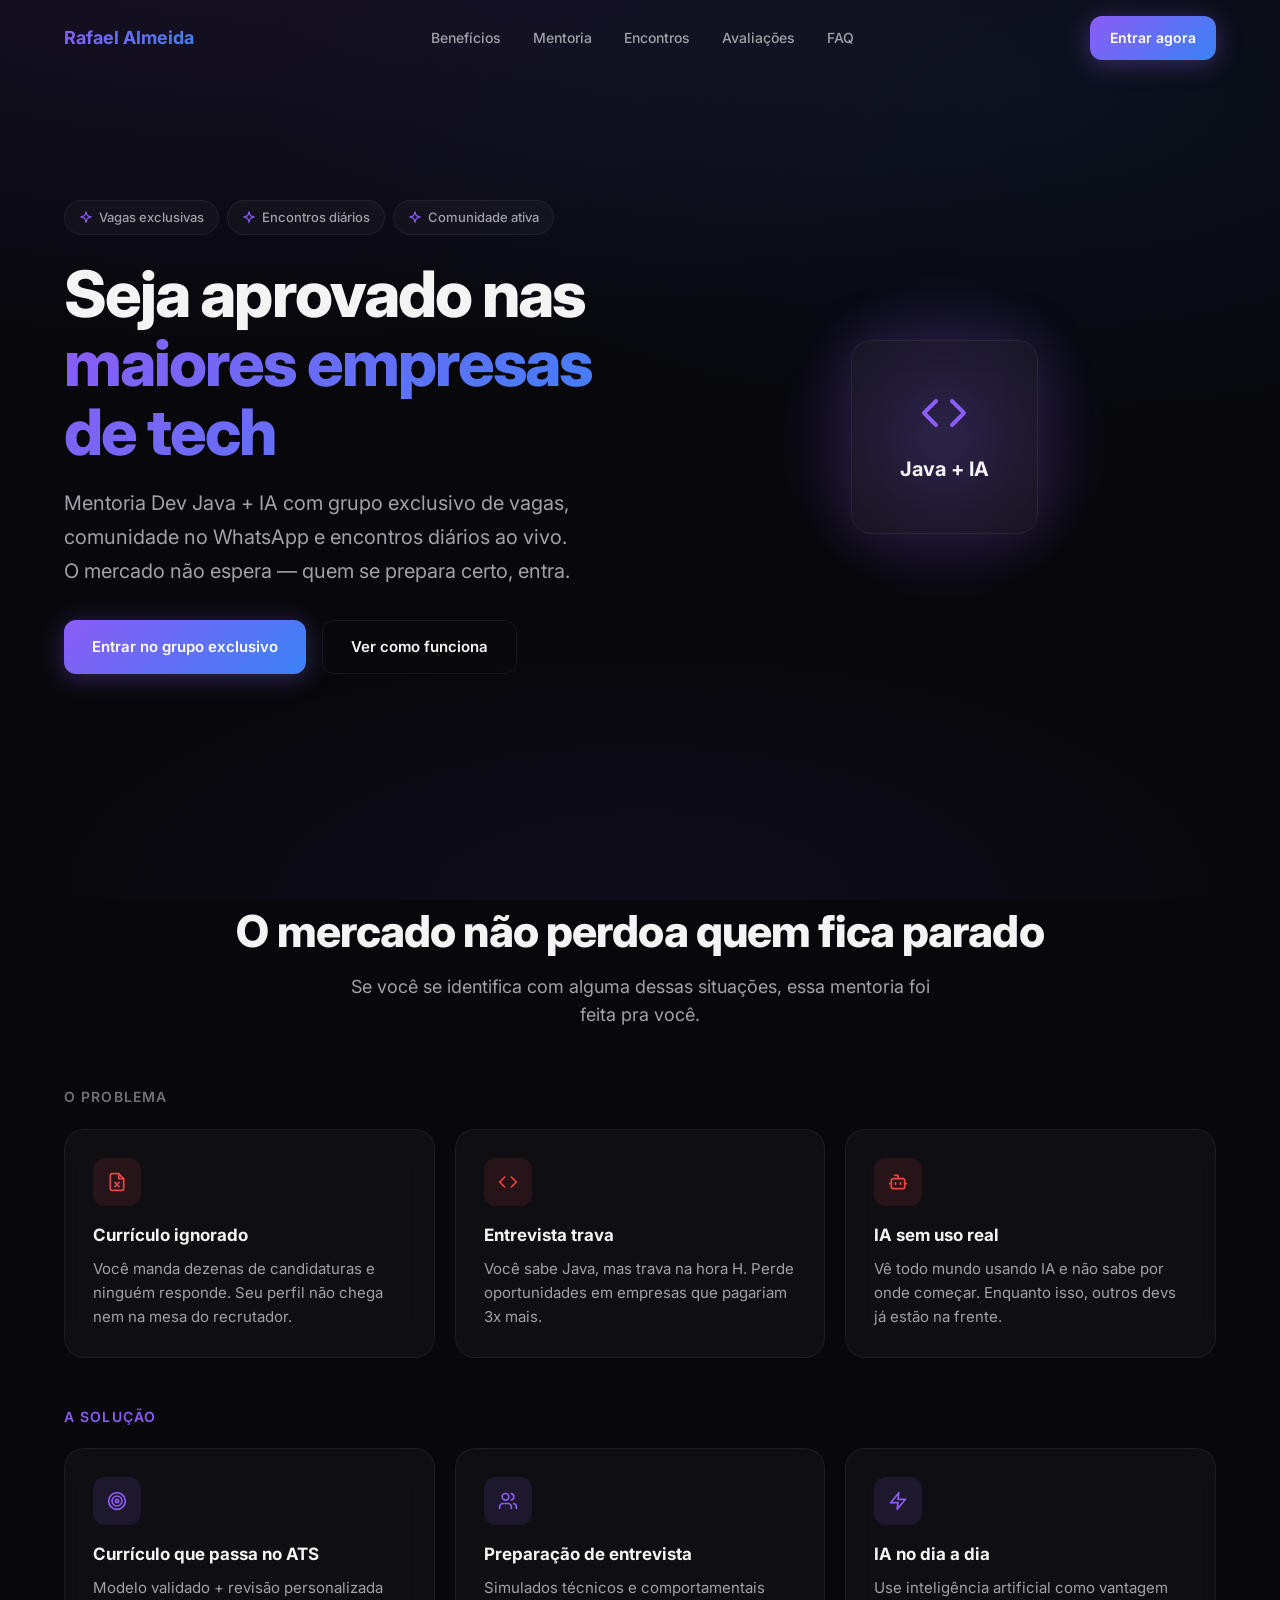
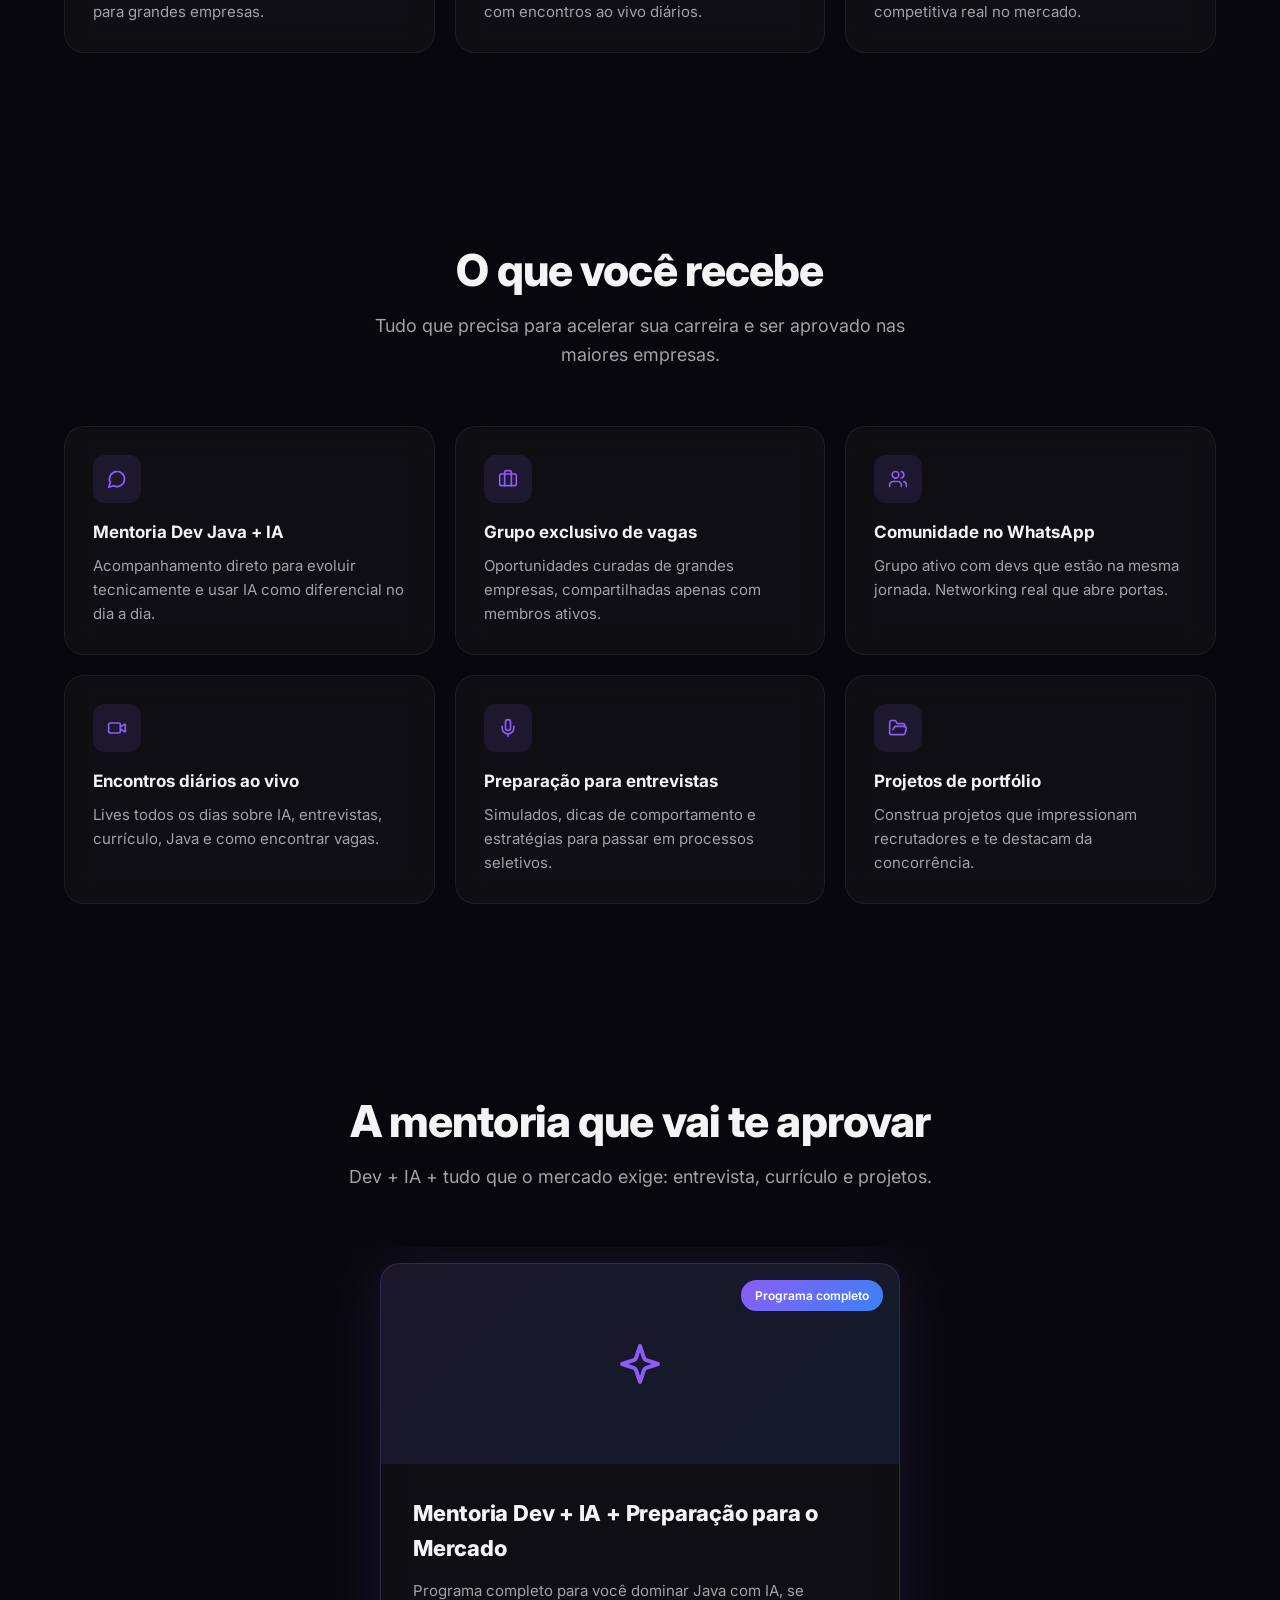
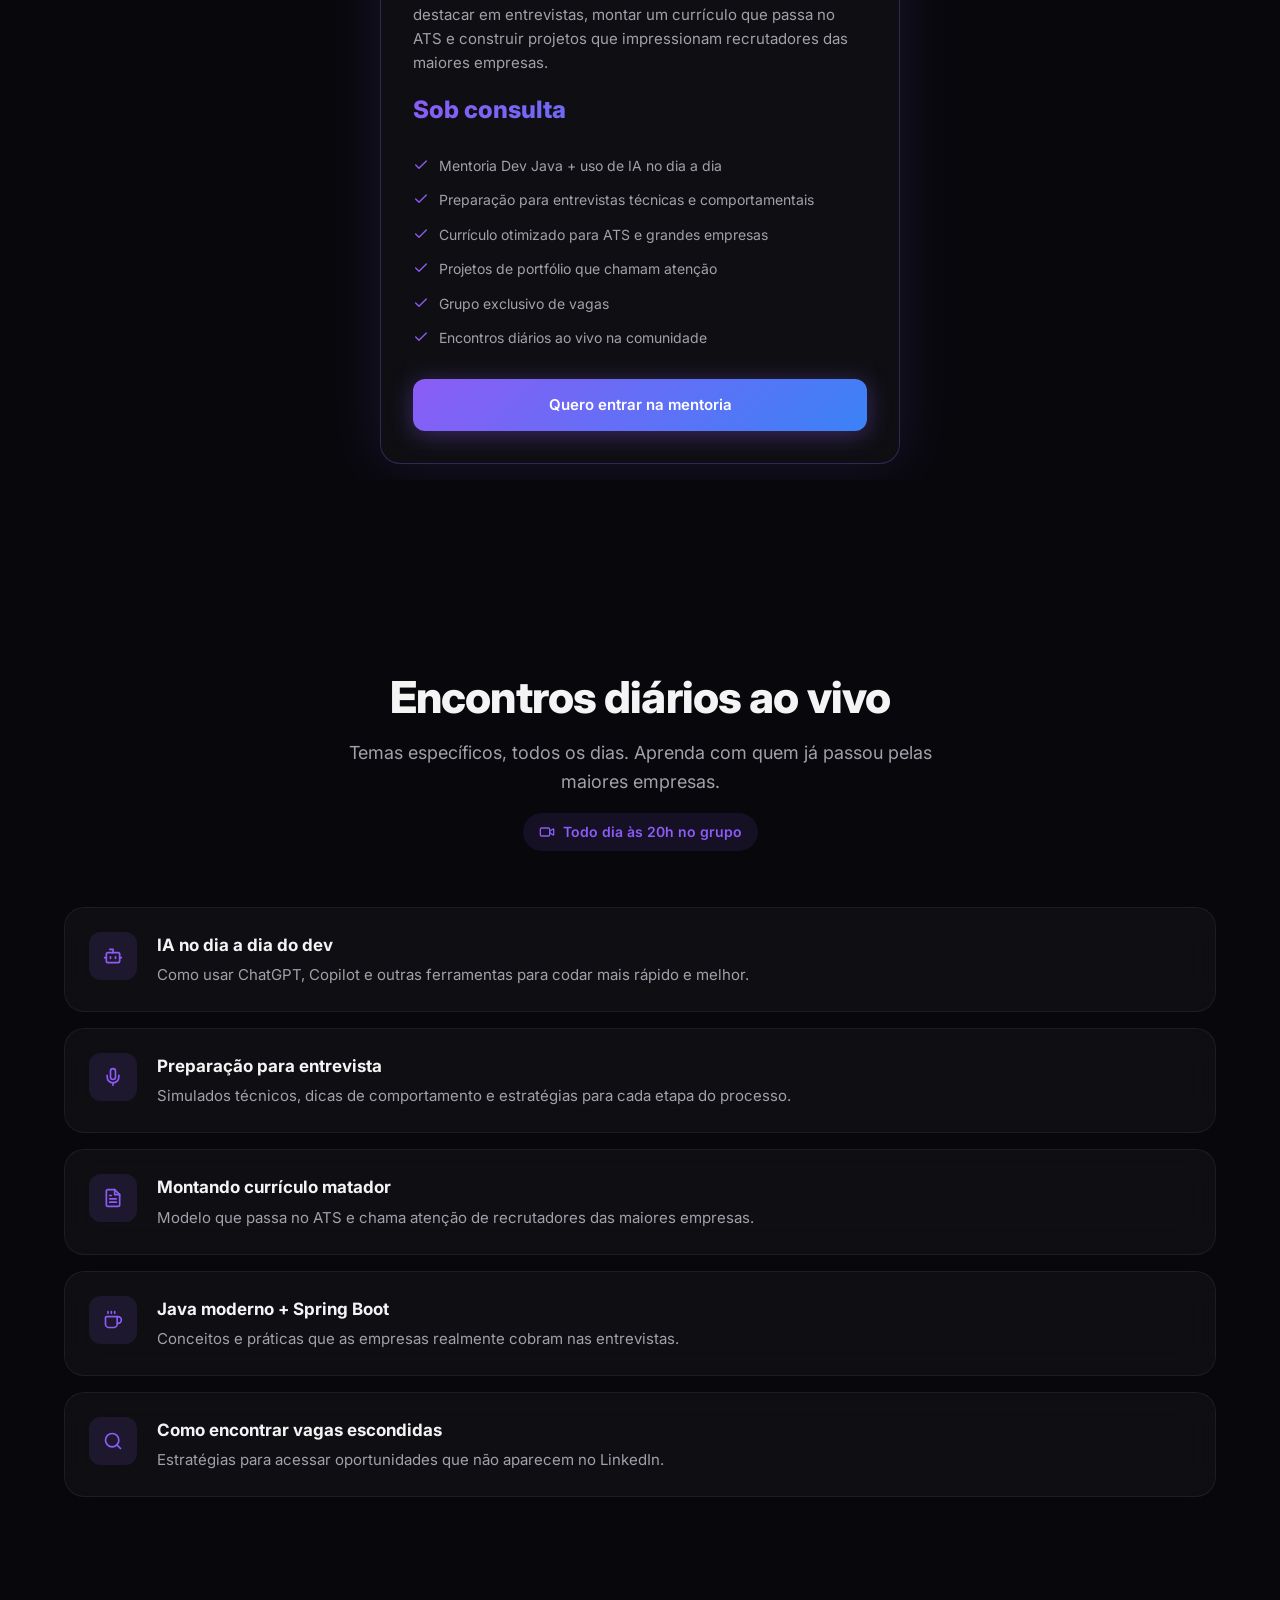
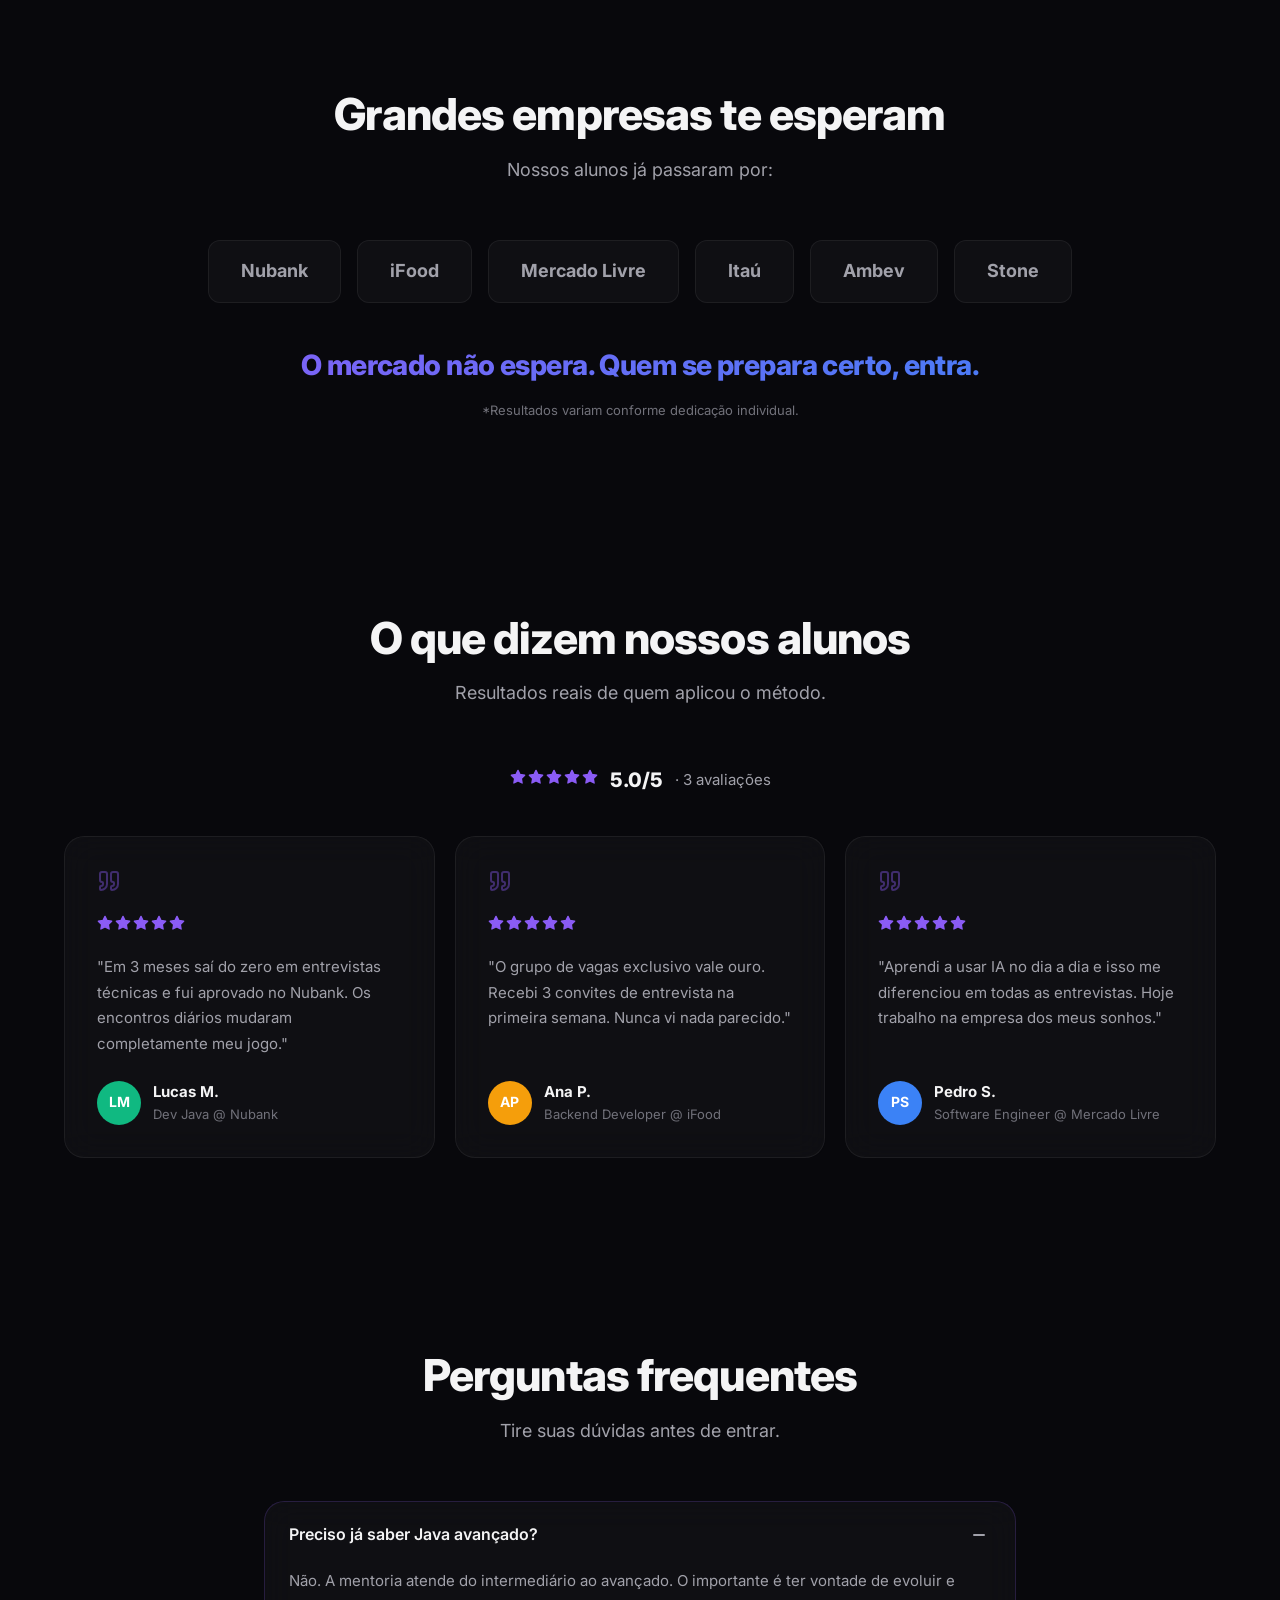
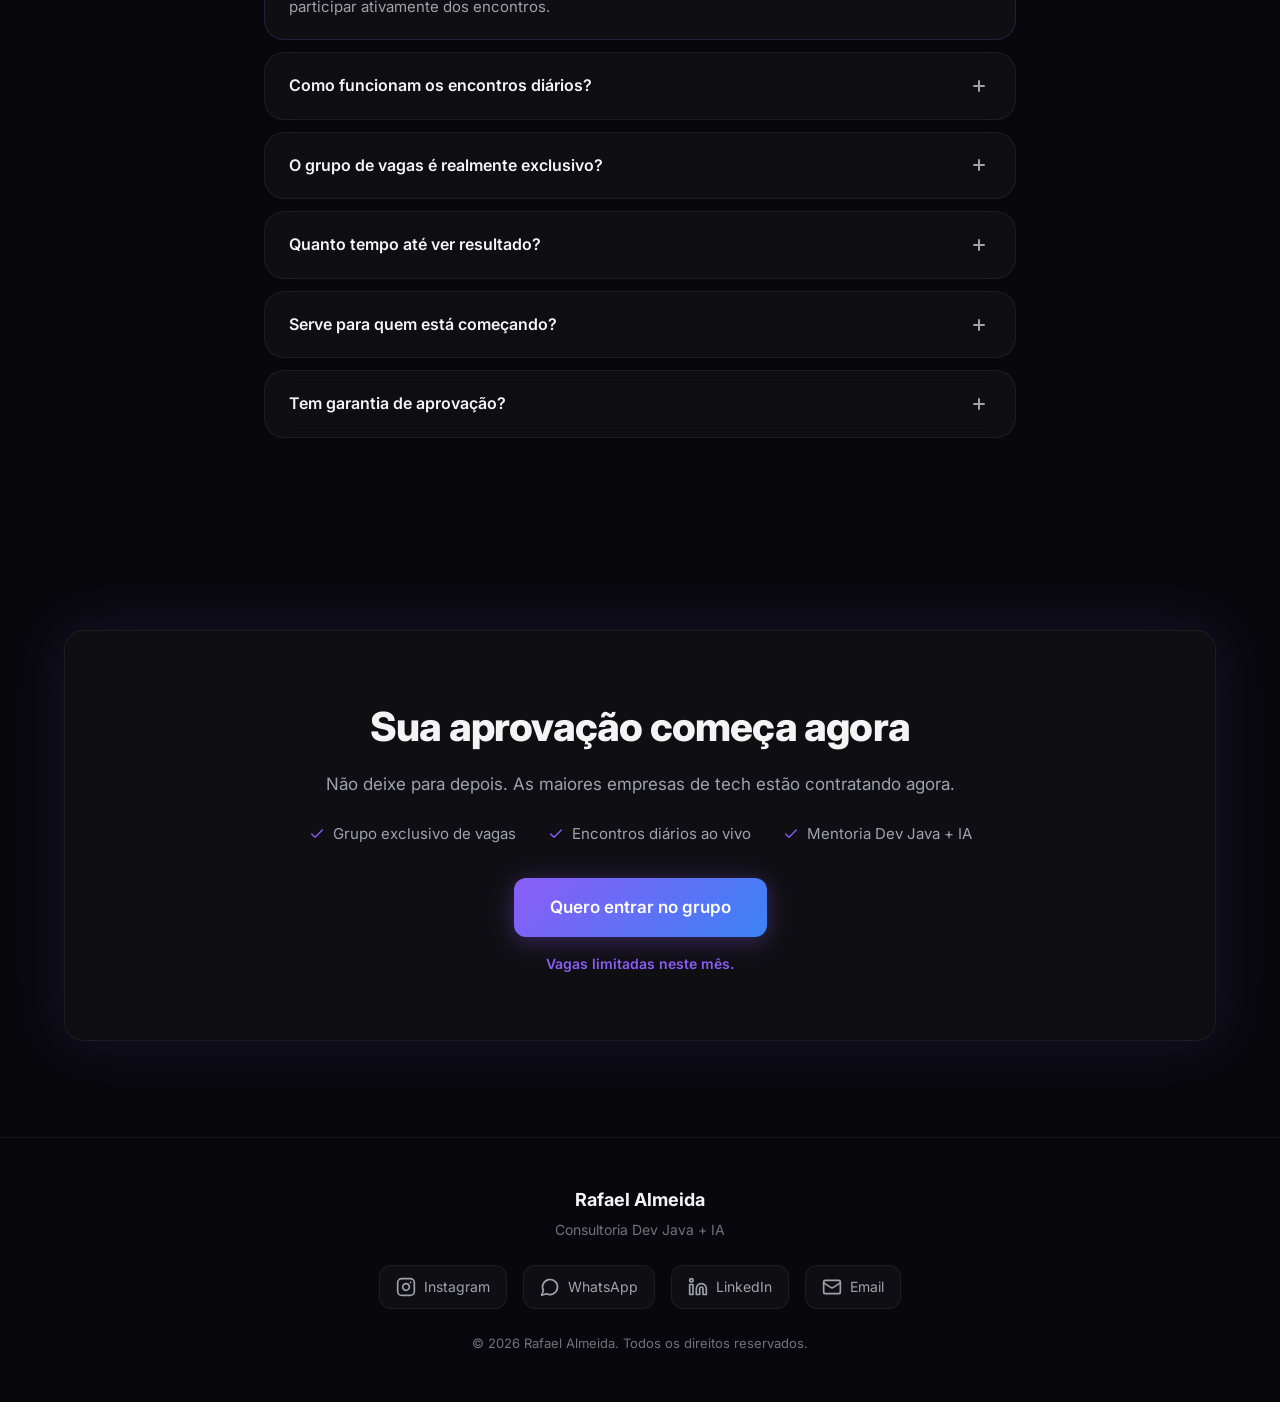
==== index.html @ ae2ce559 "Add static landing page for Java consulting mentorship. JSON-driven dark mode site with GitHub Pages" ====
<!DOCTYPE html>
<html lang="pt-BR">
<head>
  <meta charset="UTF-8">
  <meta name="viewport" content="width=device-width, initial-scale=1.0">
  <meta name="description" content="">
  <title>Loading...</title>
  <link rel="preconnect" href="https://fonts.googleapis.com">
  <link rel="preconnect" href="https://fonts.gstatic.com" crossorigin>
  <link href="https://fonts.googleapis.com/css2?family=Inter:wght@400;500;600;700;800&display=swap" rel="stylesheet">
  <link rel="stylesheet" href="assets/css/styles.css">
</head>
<body>
  <div id="app"></div>
  <script type="module" src="assets/js/main.js"></script>
</body>
</html>
---- assets/css/styles.css ----
/* ============================================
   Design System — Reflect Dark
   ============================================ */

:root {
  --accent-from: #8B5CF6;
  --accent-to: #3B82F6;
  --bg: #08080C;
  --bg-elevated: #0f0f14;
  --text-primary: #F4F4F5;
  --text-secondary: #A1A1AA;
  --text-muted: #71717A;
  --border: rgba(255, 255, 255, 0.06);
  --border-hover: rgba(255, 255, 255, 0.12);
  --glass-bg: rgba(255, 255, 255, 0.03);
  --glass-blur: 16px;
  --radius-sm: 8px;
  --radius-md: 12px;
  --radius-lg: 20px;
  --radius-xl: 28px;
  --shadow-glow: 0 0 60px rgba(139, 92, 246, 0.15);
  --transition: 0.25s cubic-bezier(0.4, 0, 0.2, 1);
  --container: 1200px;
  --font: "Inter", -apple-system, BlinkMacSystemFont, sans-serif;
}

*, *::before, *::after {
  box-sizing: border-box;
  margin: 0;
  padding: 0;
}

html {
  scroll-behavior: smooth;
}

body {
  font-family: var(--font);
  background: var(--bg);
  color: var(--text-primary);
  line-height: 1.6;
  -webkit-font-smoothing: antialiased;
  overflow-x: hidden;
}

body::before {
  content: "";
  position: fixed;
  inset: 0;
  background:
    radial-gradient(ellipse 80% 50% at 20% -10%, rgba(139, 92, 246, 0.12), transparent),
    radial-gradient(ellipse 60% 40% at 80% 10%, rgba(59, 130, 246, 0.08), transparent),
    radial-gradient(ellipse 50% 30% at 50% 100%, rgba(139, 92, 246, 0.06), transparent);
  pointer-events: none;
  z-index: 0;
}

#app {
  position: relative;
  z-index: 1;
}

img {
  max-width: 100%;
  height: auto;
  display: block;
}

a {
  color: inherit;
  text-decoration: none;
}

ul {
  list-style: none;
}

.icon {
  width: 1.25rem;
  height: 1.25rem;
  flex-shrink: 0;
}

/* ============================================
   Utilities
   ============================================ */

.container {
  width: 100%;
  max-width: var(--container);
  margin: 0 auto;
  padding: 0 1.5rem;
}

.container--narrow {
  max-width: 800px;
}

.gradient-text {
  background: linear-gradient(135deg, var(--accent-from), var(--accent-to));
  -webkit-background-clip: text;
  -webkit-text-fill-color: transparent;
  background-clip: text;
}

.glass {
  background: var(--glass-bg);
  backdrop-filter: blur(var(--glass-blur));
  -webkit-backdrop-filter: blur(var(--glass-blur));
  border: 1px solid var(--border);
  border-radius: var(--radius-lg);
}

.reveal {
  opacity: 0;
  transform: translateY(24px);
  transition: opacity 0.6s ease, transform 0.6s ease;
}

.reveal--visible {
  opacity: 1;
  transform: translateY(0);
}

/* ============================================
   Buttons
   ============================================ */

.btn {
  display: inline-flex;
  align-items: center;
  justify-content: center;
  gap: 0.5rem;
  padding: 0.875rem 1.75rem;
  font-family: var(--font);
  font-size: 0.9375rem;
  font-weight: 600;
  border-radius: var(--radius-md);
  border: none;
  cursor: pointer;
  transition: var(--transition);
  min-height: 44px;
  white-space: nowrap;
}

.btn--primary {
  background: linear-gradient(135deg, var(--accent-from), var(--accent-to));
  color: white;
  box-shadow: 0 4px 24px rgba(139, 92, 246, 0.35);
}

.btn--primary:hover {
  transform: translateY(-2px);
  box-shadow: 0 8px 32px rgba(139, 92, 246, 0.5);
}

.btn--ghost {
  background: transparent;
  color: var(--text-primary);
  border: 1px solid var(--border);
}

.btn--ghost:hover {
  border-color: var(--border-hover);
  background: var(--glass-bg);
}

.btn--sm {
  padding: 0.625rem 1.25rem;
  font-size: 0.875rem;
}

.btn--lg {
  padding: 1rem 2.25rem;
  font-size: 1.0625rem;
}

.btn--full {
  width: 100%;
}

.badge {
  display: inline-flex;
  align-items: center;
  gap: 0.375rem;
  padding: 0.375rem 0.875rem;
  font-size: 0.8125rem;
  font-weight: 500;
  color: var(--text-secondary);
  background: var(--glass-bg);
  border: 1px solid var(--border);
  border-radius: 999px;
}

.badge__icon {
  width: 0.875rem;
  height: 0.875rem;
  color: var(--accent-from);
}

/* ============================================
   Navigation
   ============================================ */

.nav {
  position: fixed;
  top: 0;
  left: 0;
  right: 0;
  z-index: 100;
  padding: 1rem 0;
  transition: var(--transition);
}

.nav--scrolled {
  background: rgba(8, 8, 12, 0.85);
  backdrop-filter: blur(20px);
  -webkit-backdrop-filter: blur(20px);
  border-bottom: 1px solid var(--border);
  padding: 0.75rem 0;
}

.nav__inner {
  display: flex;
  align-items: center;
  justify-content: space-between;
  gap: 1rem;
}

.nav__brand {
  font-weight: 700;
  font-size: 1.125rem;
  z-index: 101;
}

.nav__logo-text {
  background: linear-gradient(135deg, var(--accent-from), var(--accent-to));
  -webkit-background-clip: text;
  -webkit-text-fill-color: transparent;
  background-clip: text;
}

.nav__logo-img {
  height: 32px;
  width: auto;
}

.nav__menu {
  display: flex;
  align-items: center;
  gap: 2rem;
}

.nav__link {
  font-size: 0.875rem;
  font-weight: 500;
  color: var(--text-secondary);
  transition: color var(--transition);
}

.nav__link:hover {
  color: var(--text-primary);
}

.nav__actions {
  display: flex;
  align-items: center;
  gap: 0.75rem;
}

.nav__cta {
  display: none;
}

.nav__toggle {
  display: none;
  background: none;
  border: none;
  color: var(--text-primary);
  cursor: pointer;
  padding: 0.5rem;
  z-index: 101;
}

/* ============================================
   Sections
   ============================================ */

.section {
  padding: 6rem 0;
}

.section__header {
  text-align: center;
  margin-bottom: 3.5rem;
}

.section__title {
  font-size: clamp(1.75rem, 4vw, 2.75rem);
  font-weight: 800;
  letter-spacing: -0.02em;
  line-height: 1.15;
  margin-bottom: 1rem;
}

.section__subtitle {
  font-size: clamp(1rem, 2vw, 1.125rem);
  color: var(--text-secondary);
  max-width: 600px;
  margin: 0 auto;
}

/* ============================================
   Hero
   ============================================ */

.hero {
  padding-top: 8rem;
  padding-bottom: 4rem;
  min-height: 90vh;
  display: flex;
  align-items: center;
}

.hero__grid {
  display: grid;
  grid-template-columns: 1fr 1fr;
  gap: 4rem;
  align-items: center;
}

.hero__badges {
  display: flex;
  flex-wrap: wrap;
  gap: 0.5rem;
  margin-bottom: 1.5rem;
}

.hero__title {
  font-size: clamp(2.5rem, 6vw, 4rem);
  font-weight: 800;
  letter-spacing: -0.03em;
  line-height: 1.08;
  margin-bottom: 1.25rem;
}

.hero__title .gradient-text {
  display: block;
}

.hero__subtitle {
  font-size: clamp(1rem, 2vw, 1.25rem);
  color: var(--text-secondary);
  margin-bottom: 2rem;
  max-width: 520px;
  line-height: 1.7;
}

.hero__actions {
  display: flex;
  flex-wrap: wrap;
  gap: 1rem;
}

.hero__visual {
  display: flex;
  justify-content: center;
  align-items: center;
}

.hero__visual-placeholder {
  position: relative;
  width: 100%;
  max-width: 420px;
  aspect-ratio: 1;
  display: flex;
  align-items: center;
  justify-content: center;
}

.hero__glow {
  position: absolute;
  inset: 10%;
  background: radial-gradient(circle, rgba(139, 92, 246, 0.25), transparent 70%);
  border-radius: 50%;
  animation: pulse 4s ease-in-out infinite;
}

.hero__card-preview {
  position: relative;
  padding: 3rem;
  display: flex;
  flex-direction: column;
  align-items: center;
  gap: 1rem;
  font-size: 1.25rem;
  font-weight: 700;
  box-shadow: var(--shadow-glow);
}

.hero__preview-icon {
  width: 3rem;
  height: 3rem;
  color: var(--accent-from);
}

.hero__image {
  border-radius: var(--radius-xl);
  box-shadow: var(--shadow-glow);
}

@keyframes pulse {
  0%, 100% { opacity: 0.6; transform: scale(1); }
  50% { opacity: 1; transform: scale(1.05); }
}

/* ============================================
   Problem / Solution
   ============================================ */

.problem__grid {
  display: flex;
  flex-direction: column;
  gap: 3rem;
}

.problem__label {
  font-size: 0.875rem;
  font-weight: 600;
  text-transform: uppercase;
  letter-spacing: 0.08em;
  color: var(--text-muted);
  margin-bottom: 1.25rem;
}

.problem__label--accent {
  color: var(--accent-from);
}

.cards-grid {
  display: grid;
  gap: 1.25rem;
}

.cards-grid--3 {
  grid-template-columns: repeat(3, 1fr);
}

.card {
  padding: 1.75rem;
  transition: var(--transition);
}

.card:hover {
  border-color: var(--border-hover);
  transform: translateY(-4px);
}

.card__icon {
  width: 48px;
  height: 48px;
  display: flex;
  align-items: center;
  justify-content: center;
  border-radius: var(--radius-md);
  margin-bottom: 1rem;
}

.card__icon--danger {
  background: rgba(239, 68, 68, 0.1);
  color: #EF4444;
}

.card__icon--accent {
  background: rgba(139, 92, 246, 0.12);
  color: var(--accent-from);
}

.card__title {
  font-size: 1.0625rem;
  font-weight: 700;
  margin-bottom: 0.5rem;
}

.card__text {
  font-size: 0.9375rem;
  color: var(--text-secondary);
  line-height: 1.6;
}

.card__image {
  margin-top: 1rem;
  border-radius: var(--radius-sm);
}

/* ============================================
   Products / Carousel
   ============================================ */

.carousel {
  position: relative;
}

.carousel--single .carousel__track {
  justify-content: center;
}

.carousel__track {
  display: flex;
  gap: 1.5rem;
  overflow-x: auto;
  scroll-snap-type: x mandatory;
  scroll-behavior: smooth;
  -ms-overflow-style: none;
  scrollbar-width: none;
  padding: 1rem 0;
}

.carousel__track::-webkit-scrollbar {
  display: none;
}

.carousel__slide {
  flex: 0 0 100%;
  scroll-snap-align: center;
  max-width: 480px;
}

.carousel--single .carousel__slide {
  flex: 0 0 auto;
  width: 100%;
  max-width: 520px;
}

.carousel__arrow {
  position: absolute;
  top: 50%;
  transform: translateY(-50%);
  width: 44px;
  height: 44px;
  display: flex;
  align-items: center;
  justify-content: center;
  background: var(--glass-bg);
  backdrop-filter: blur(12px);
  border: 1px solid var(--border);
  border-radius: 50%;
  color: var(--text-primary);
  cursor: pointer;
  transition: var(--transition);
  z-index: 2;
}

.carousel__arrow:hover {
  border-color: var(--border-hover);
  background: rgba(255, 255, 255, 0.06);
}

.carousel__arrow--prev { left: -1rem; }
.carousel__arrow--next { right: -1rem; }

.carousel__dots {
  display: flex;
  justify-content: center;
  gap: 0.5rem;
  margin-top: 1.5rem;
}

.carousel__dot {
  width: 8px;
  height: 8px;
  border-radius: 50%;
  background: var(--text-muted);
  border: none;
  cursor: pointer;
  transition: var(--transition);
  padding: 0;
}

.carousel__dot--active {
  background: var(--accent-from);
  width: 24px;
  border-radius: 4px;
}

.product-card {
  position: relative;
  overflow: hidden;
  transition: var(--transition);
}

.product-card--highlighted {
  border-color: rgba(139, 92, 246, 0.3);
  box-shadow: var(--shadow-glow);
}

.product-card__badge {
  position: absolute;
  top: 1rem;
  right: 1rem;
  padding: 0.375rem 0.875rem;
  font-size: 0.75rem;
  font-weight: 600;
  background: linear-gradient(135deg, var(--accent-from), var(--accent-to));
  color: white;
  border-radius: 999px;
  z-index: 1;
}

.product-card__image,
.product-card__image-placeholder {
  width: 100%;
  height: 200px;
  object-fit: cover;
}

.product-card__image-placeholder {
  display: flex;
  align-items: center;
  justify-content: center;
  background: linear-gradient(135deg, rgba(139, 92, 246, 0.1), rgba(59, 130, 246, 0.1));
  color: var(--accent-from);
}

.product-card__image-placeholder .icon {
  width: 3rem;
  height: 3rem;
}

.product-card__body {
  padding: 2rem;
}

.product-card__name {
  font-size: 1.375rem;
  font-weight: 800;
  margin-bottom: 0.75rem;
  letter-spacing: -0.01em;
}

.product-card__description {
  font-size: 0.9375rem;
  color: var(--text-secondary);
  margin-bottom: 1rem;
  line-height: 1.6;
}

.product-card__price {
  font-size: 1.5rem;
  font-weight: 800;
  margin-bottom: 1.25rem;
  background: linear-gradient(135deg, var(--accent-from), var(--accent-to));
  -webkit-background-clip: text;
  -webkit-text-fill-color: transparent;
  background-clip: text;
}

.product-card__features {
  margin-bottom: 1.5rem;
}

.product-card__feature {
  display: flex;
  align-items: flex-start;
  gap: 0.625rem;
  font-size: 0.875rem;
  color: var(--text-secondary);
  padding: 0.375rem 0;
}

.product-card__check {
  width: 1rem;
  height: 1rem;
  color: var(--accent-from);
  margin-top: 0.125rem;
}

/* ============================================
   Live
   ============================================ */

.live__schedule {
  display: inline-flex;
  align-items: center;
  gap: 0.5rem;
  margin-top: 1rem;
  padding: 0.5rem 1rem;
  font-size: 0.875rem;
  font-weight: 600;
  color: var(--accent-from);
  background: rgba(139, 92, 246, 0.1);
  border-radius: 999px;
}

.live__schedule-icon {
  width: 1rem;
  height: 1rem;
}

.live__grid {
  display: flex;
  flex-direction: column;
  gap: 1rem;
}

.live-card {
  display: flex;
  align-items: flex-start;
  gap: 1.25rem;
  padding: 1.5rem;
  transition: var(--transition);
}

.live-card:hover {
  border-color: var(--border-hover);
}

.live-card__icon {
  width: 48px;
  height: 48px;
  display: flex;
  align-items: center;
  justify-content: center;
  background: rgba(139, 92, 246, 0.12);
  color: var(--accent-from);
  border-radius: var(--radius-md);
  flex-shrink: 0;
}

.live-card__title {
  font-size: 1.0625rem;
  font-weight: 700;
  margin-bottom: 0.25rem;
}

.live-card__text {
  font-size: 0.9375rem;
  color: var(--text-secondary);
}

/* ============================================
   Companies
   ============================================ */

.companies__grid {
  display: flex;
  flex-wrap: wrap;
  justify-content: center;
  gap: 1rem;
  margin-bottom: 2.5rem;
}

.company-item {
  padding: 1rem 2rem;
  font-size: 1.125rem;
  font-weight: 700;
  color: var(--text-secondary);
  background: var(--glass-bg);
  border: 1px solid var(--border);
  border-radius: var(--radius-md);
  transition: var(--transition);
}

.company-item:hover {
  color: var(--text-primary);
  border-color: var(--border-hover);
}

.company-item__logo {
  height: 32px;
  width: auto;
  opacity: 0.7;
  filter: grayscale(1);
  transition: var(--transition);
}

.company-item:hover .company-item__logo {
  opacity: 1;
  filter: grayscale(0);
}

.companies__impact {
  text-align: center;
  font-size: clamp(1.25rem, 3vw, 1.75rem);
  font-weight: 800;
  letter-spacing: -0.02em;
  margin-bottom: 0.75rem;
}

.companies__disclaimer {
  text-align: center;
  font-size: 0.8125rem;
  color: var(--text-muted);
}

/* ============================================
   Reviews
   ============================================ */

.reviews__summary {
  display: flex;
  align-items: center;
  justify-content: center;
  gap: 0.75rem;
  margin-bottom: 2.5rem;
}

.reviews__stars {
  display: flex;
  gap: 0.125rem;
}

.reviews__avg {
  font-size: 1.25rem;
  font-weight: 800;
}

.reviews__count {
  color: var(--text-secondary);
  font-size: 0.9375rem;
}

.reviews__grid {
  display: grid;
  grid-template-columns: repeat(3, 1fr);
  gap: 1.25rem;
}

.review-card {
  padding: 2rem;
  display: flex;
  flex-direction: column;
  transition: var(--transition);
}

.review-card:hover {
  border-color: var(--border-hover);
  transform: translateY(-4px);
}

.review-card__quote {
  color: var(--accent-from);
  opacity: 0.4;
  margin-bottom: 0.75rem;
}

.review-card__quote .icon {
  width: 1.5rem;
  height: 1.5rem;
}

.review-card__stars {
  display: flex;
  gap: 0.125rem;
  margin-bottom: 1rem;
}

.star .icon {
  width: 1rem;
  height: 1rem;
  color: var(--text-muted);
}

.star--filled .icon {
  color: var(--accent-from);
  fill: var(--accent-from);
}

.review-card__text {
  font-size: 0.9375rem;
  color: var(--text-secondary);
  line-height: 1.7;
  flex: 1;
  margin-bottom: 1.5rem;
}

.review-card__author {
  display: flex;
  align-items: center;
  gap: 0.75rem;
}

.review-card__avatar {
  width: 44px;
  height: 44px;
  border-radius: 50%;
  object-fit: cover;
}

.review-card__avatar--initial {
  display: flex;
  align-items: center;
  justify-content: center;
  font-size: 0.875rem;
  font-weight: 700;
  color: white;
}

.review-card__name {
  font-weight: 700;
  font-size: 0.9375rem;
}

.review-card__role {
  font-size: 0.8125rem;
  color: var(--text-muted);
}

/* ============================================
   FAQ
   ============================================ */

.faq__list {
  display: flex;
  flex-direction: column;
  gap: 0.75rem;
}

.faq-item {
  overflow: hidden;
  transition: var(--transition);
}

.faq-item[open] {
  border-color: rgba(139, 92, 246, 0.2);
}

.faq-item__question {
  display: flex;
  align-items: center;
  justify-content: space-between;
  gap: 1rem;
  padding: 1.25rem 1.5rem;
  font-size: 1rem;
  font-weight: 600;
  cursor: pointer;
  list-style: none;
}

.faq-item__question::-webkit-details-marker {
  display: none;
}

.faq-item__icon {
  width: 24px;
  height: 24px;
  position: relative;
  flex-shrink: 0;
}

.faq-item__icon::before,
.faq-item__icon::after {
  content: "";
  position: absolute;
  background: var(--text-secondary);
  border-radius: 1px;
  transition: var(--transition);
}

.faq-item__icon::before {
  width: 12px;
  height: 2px;
  top: 11px;
  left: 6px;
}

.faq-item__icon::after {
  width: 2px;
  height: 12px;
  top: 6px;
  left: 11px;
}

.faq-item[open] .faq-item__icon::after {
  transform: rotate(90deg);
  opacity: 0;
}

.faq-item__answer {
  padding: 0 1.5rem 1.25rem;
}

.faq-item__answer p {
  font-size: 0.9375rem;
  color: var(--text-secondary);
  line-height: 1.7;
}

/* ============================================
   CTA
   ============================================ */

.cta-box {
  text-align: center;
  padding: 4rem 2rem;
  box-shadow: var(--shadow-glow);
}

.cta-box__title {
  font-size: clamp(1.75rem, 4vw, 2.5rem);
  font-weight: 800;
  letter-spacing: -0.02em;
  margin-bottom: 0.75rem;
}

.cta-box__subtitle {
  font-size: 1.0625rem;
  color: var(--text-secondary);
  margin-bottom: 1.5rem;
}

.cta__bullets {
  display: flex;
  flex-wrap: wrap;
  justify-content: center;
  gap: 1rem 2rem;
  margin-bottom: 2rem;
}

.cta__bullet {
  display: flex;
  align-items: center;
  gap: 0.5rem;
  font-size: 0.9375rem;
  color: var(--text-secondary);
}

.cta__check {
  width: 1rem;
  height: 1rem;
  color: var(--accent-from);
}

.cta-box__urgency {
  margin-top: 1rem;
  font-size: 0.875rem;
  color: var(--accent-from);
  font-weight: 600;
}

/* ============================================
   Footer
   ============================================ */

.footer {
  padding: 3rem 0;
  border-top: 1px solid var(--border);
}

.footer__inner {
  display: flex;
  flex-direction: column;
  align-items: center;
  gap: 1.5rem;
  text-align: center;
}

.footer__name {
  font-size: 1.125rem;
  font-weight: 700;
}

.footer__tagline {
  font-size: 0.875rem;
  color: var(--text-muted);
  margin-top: 0.25rem;
}

.footer__social {
  display: flex;
  flex-wrap: wrap;
  justify-content: center;
  gap: 1rem;
}

.footer__social-link {
  display: flex;
  align-items: center;
  gap: 0.5rem;
  padding: 0.625rem 1rem;
  font-size: 0.875rem;
  color: var(--text-secondary);
  background: var(--glass-bg);
  border: 1px solid var(--border);
  border-radius: var(--radius-md);
  transition: var(--transition);
}

.footer__social-link:hover {
  color: var(--text-primary);
  border-color: var(--border-hover);
}

.footer__copyright {
  font-size: 0.8125rem;
  color: var(--text-muted);
}

/* ============================================
   Error
   ============================================ */

.error {
  min-height: 100vh;
  display: flex;
  flex-direction: column;
  align-items: center;
  justify-content: center;
  text-align: center;
  padding: 2rem;
}

/* ============================================
   Responsive
   ============================================ */

@media (max-width: 1024px) {
  .cards-grid--3 {
    grid-template-columns: repeat(2, 1fr);
  }

  .reviews__grid {
    grid-template-columns: repeat(2, 1fr);
  }

  .hero__grid {
    grid-template-columns: 1fr;
    gap: 3rem;
    text-align: center;
  }

  .hero__subtitle {
    margin-left: auto;
    margin-right: auto;
  }

  .hero__actions {
    justify-content: center;
  }

  .hero__badges {
    justify-content: center;
  }
}

@media (max-width: 768px) {
  .section {
    padding: 4rem 0;
  }

  .nav__menu {
    position: fixed;
    inset: 0;
    flex-direction: column;
    justify-content: center;
    gap: 2rem;
    background: rgba(8, 8, 12, 0.97);
    backdrop-filter: blur(20px);
    transform: translateX(100%);
    transition: transform 0.3s ease;
  }

  .nav__menu--open {
    transform: translateX(0);
  }

  .nav__link {
    font-size: 1.25rem;
  }

  .nav__toggle {
    display: flex;
  }

  .nav__cta {
    display: none;
  }

  .cards-grid--3 {
    grid-template-columns: 1fr;
  }

  .reviews__grid {
    grid-template-columns: 1fr;
    overflow-x: auto;
    scroll-snap-type: x mandatory;
    display: flex;
    gap: 1rem;
    padding-bottom: 1rem;
  }

  .review-card {
    flex: 0 0 85%;
    scroll-snap-align: center;
  }

  .carousel__slide {
    flex: 0 0 90%;
  }

  .carousel__arrow {
    display: none;
  }

  .cta-box {
    padding: 2.5rem 1.5rem;
  }

  .cta__bullets {
    flex-direction: column;
    align-items: center;
    gap: 0.75rem;
  }
}

@media (min-width: 769px) {
  .nav__cta {
    display: inline-flex;
  }
}

@media (prefers-reduced-motion: reduce) {
  *, *::before, *::after {
    animation-duration: 0.01ms !important;
    animation-iteration-count: 1 !important;
    transition-duration: 0.01ms !important;
  }

  .reveal {
    opacity: 1;
    transform: none;
  }

  html {
    scroll-behavior: auto;
  }
}
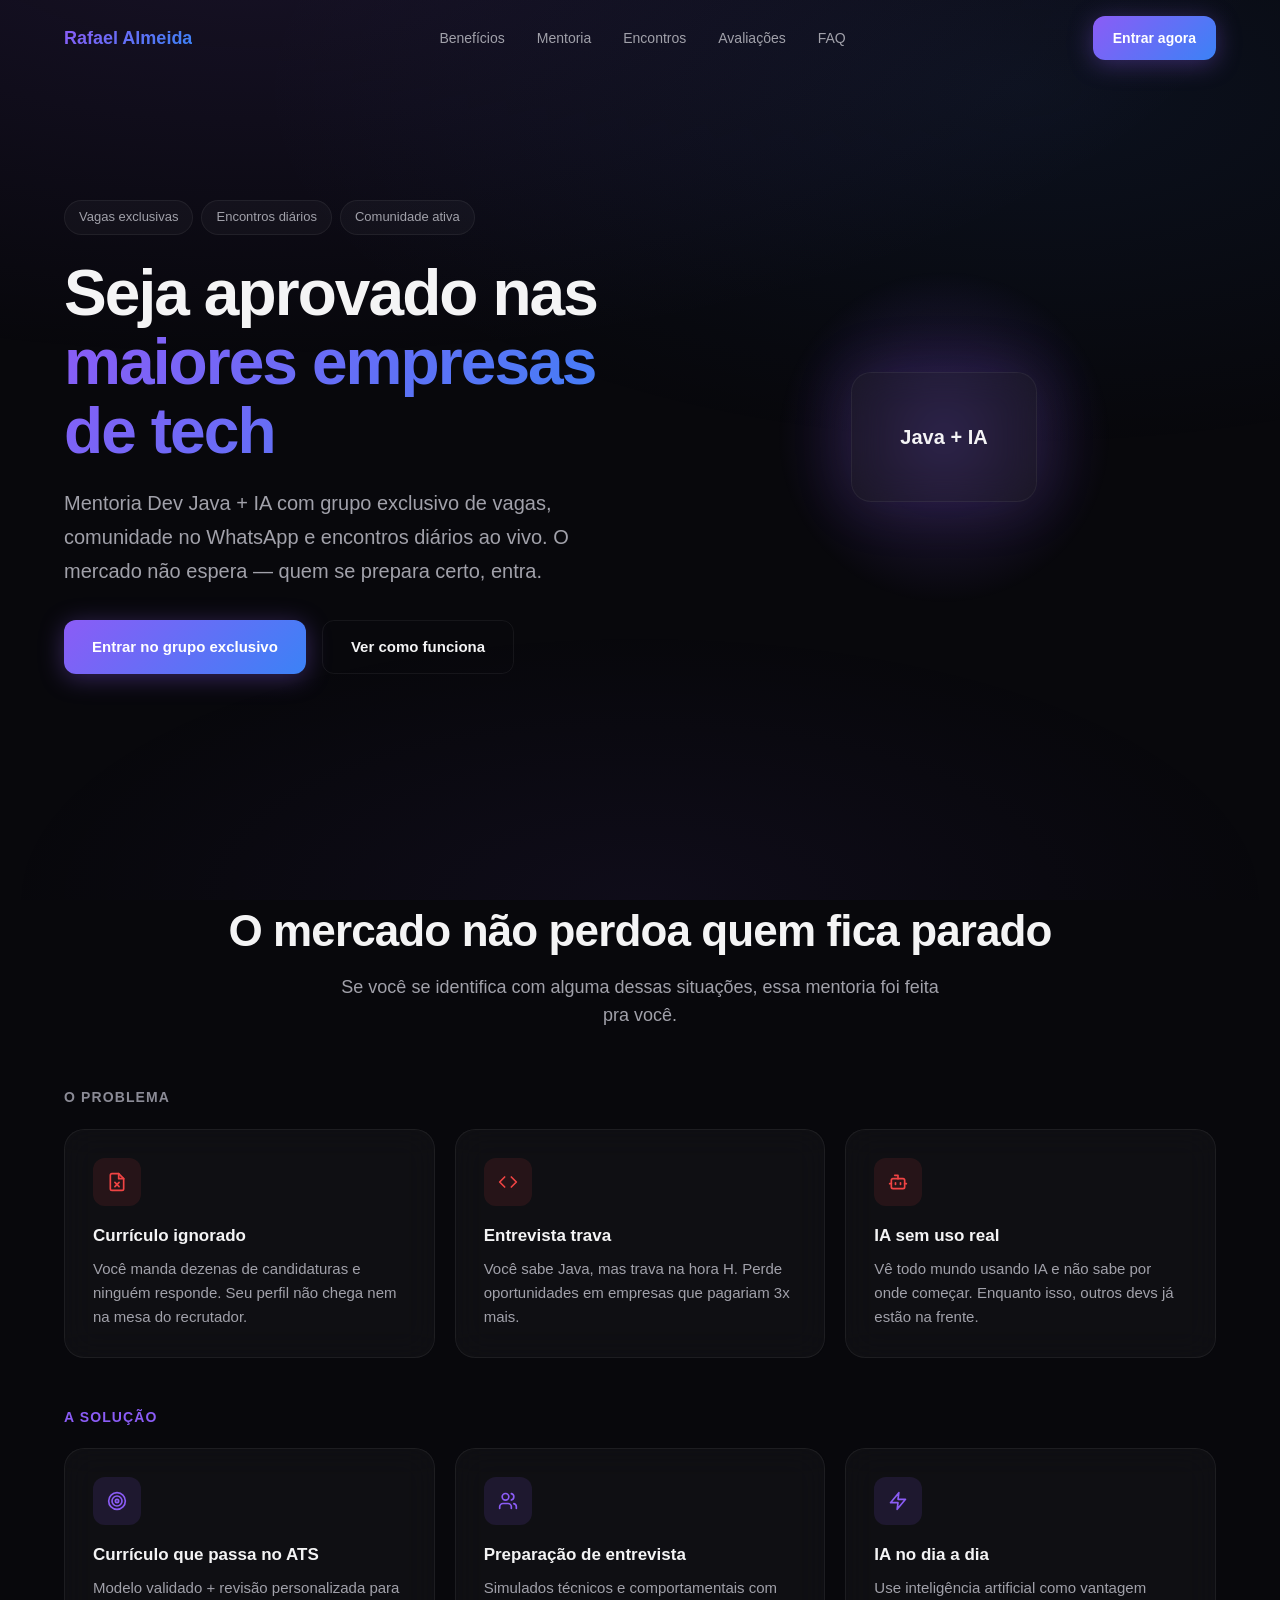
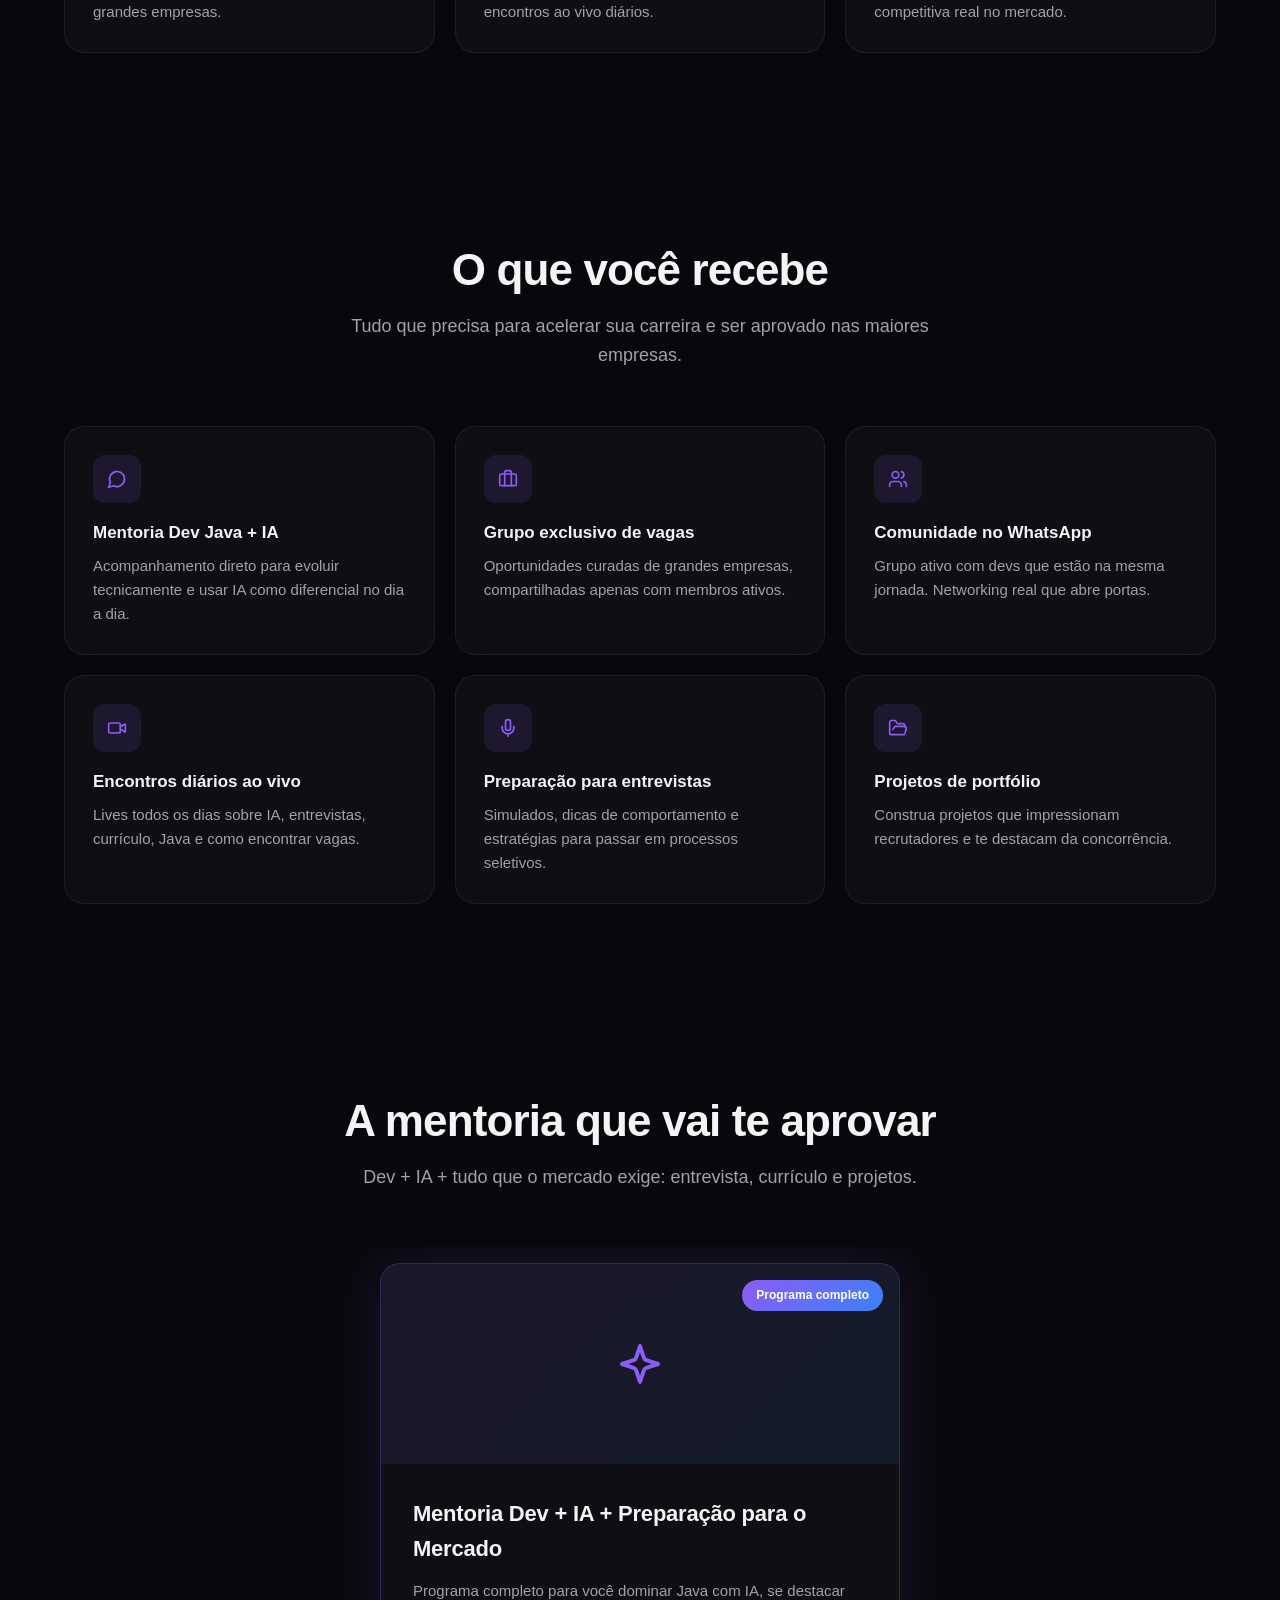
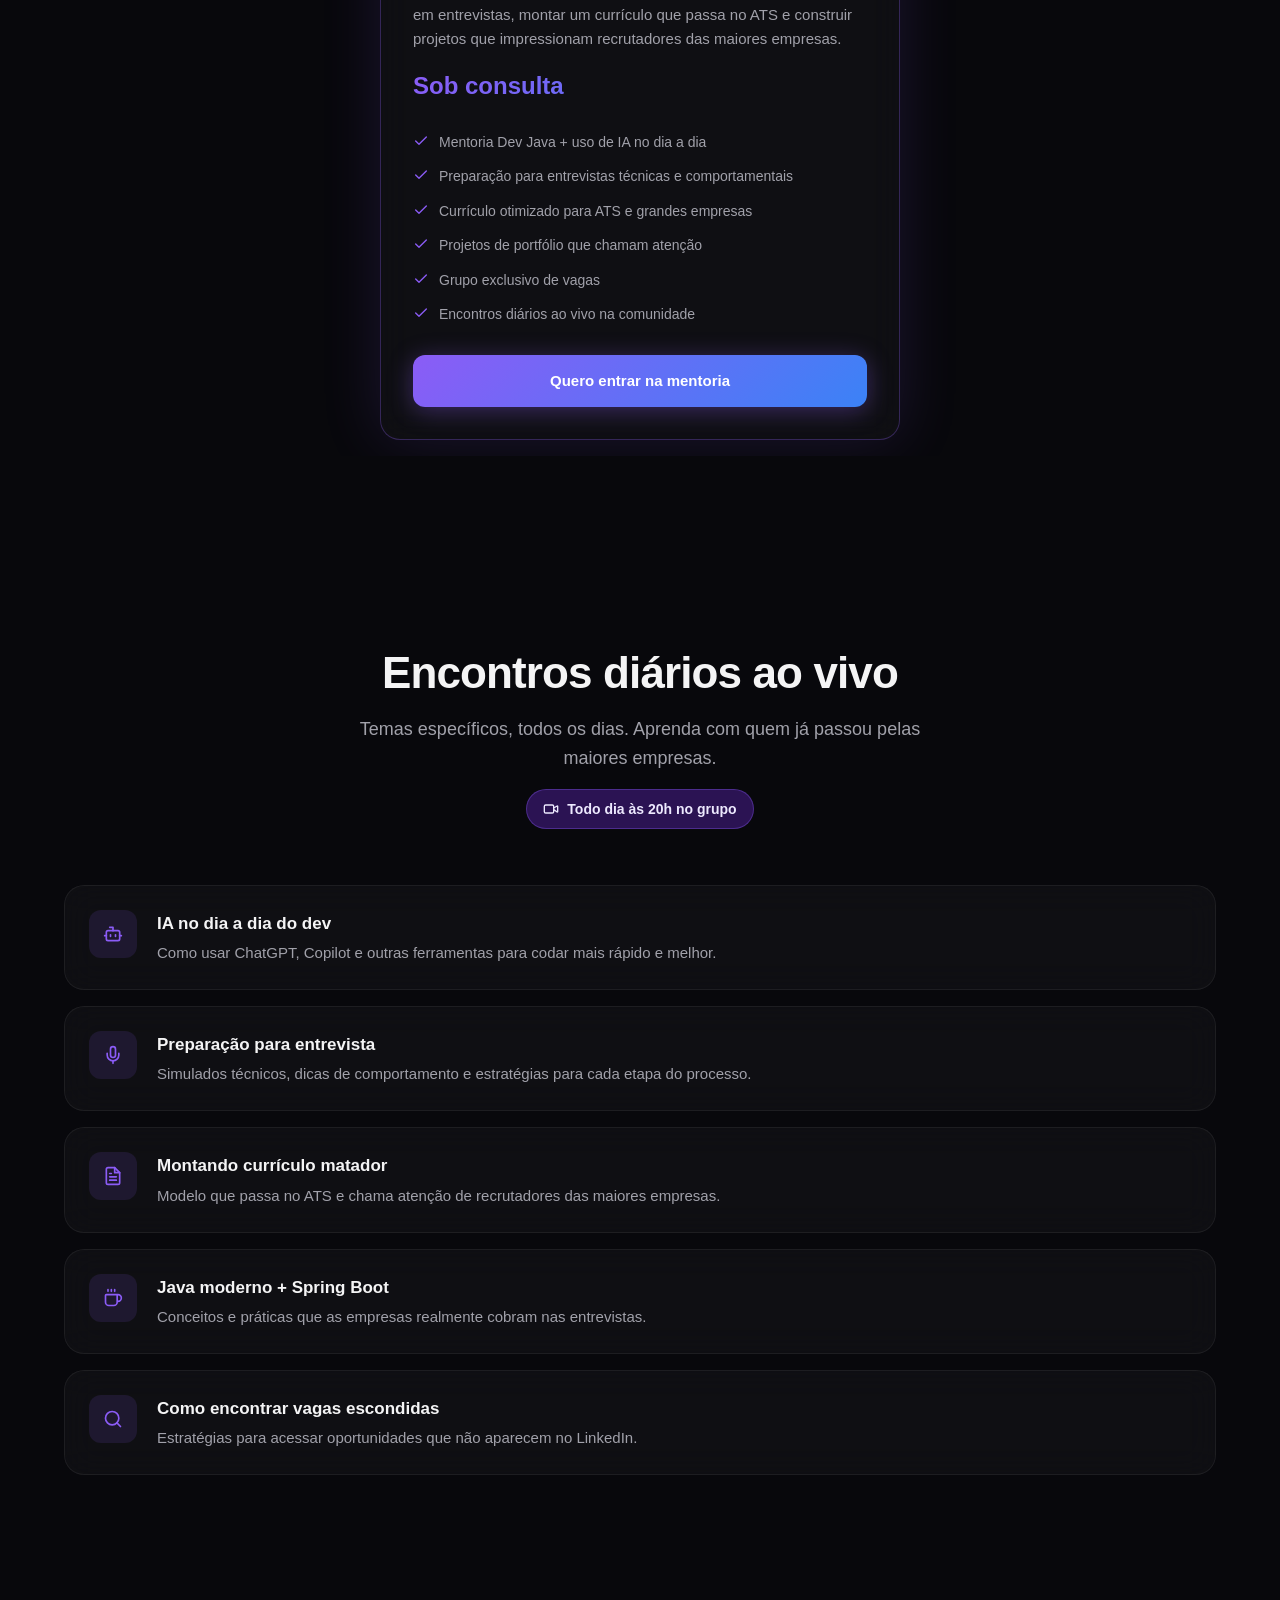
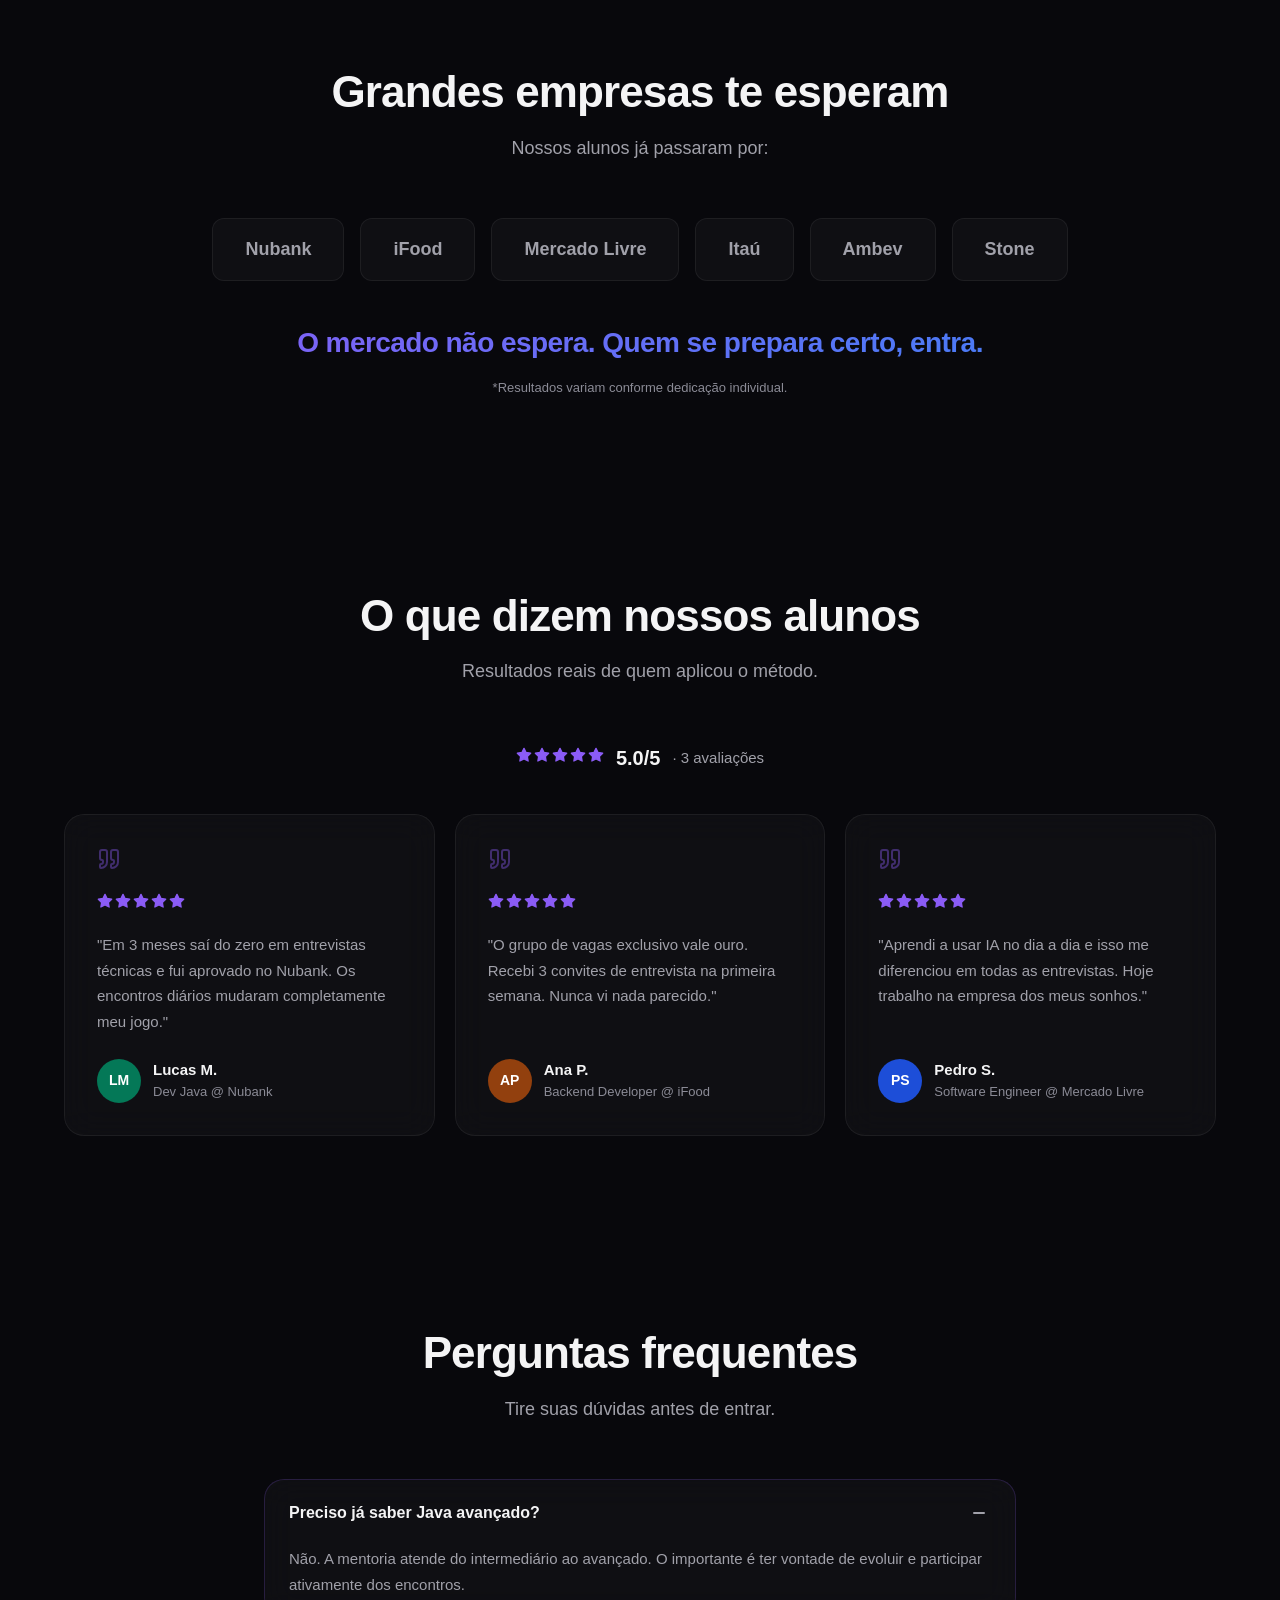
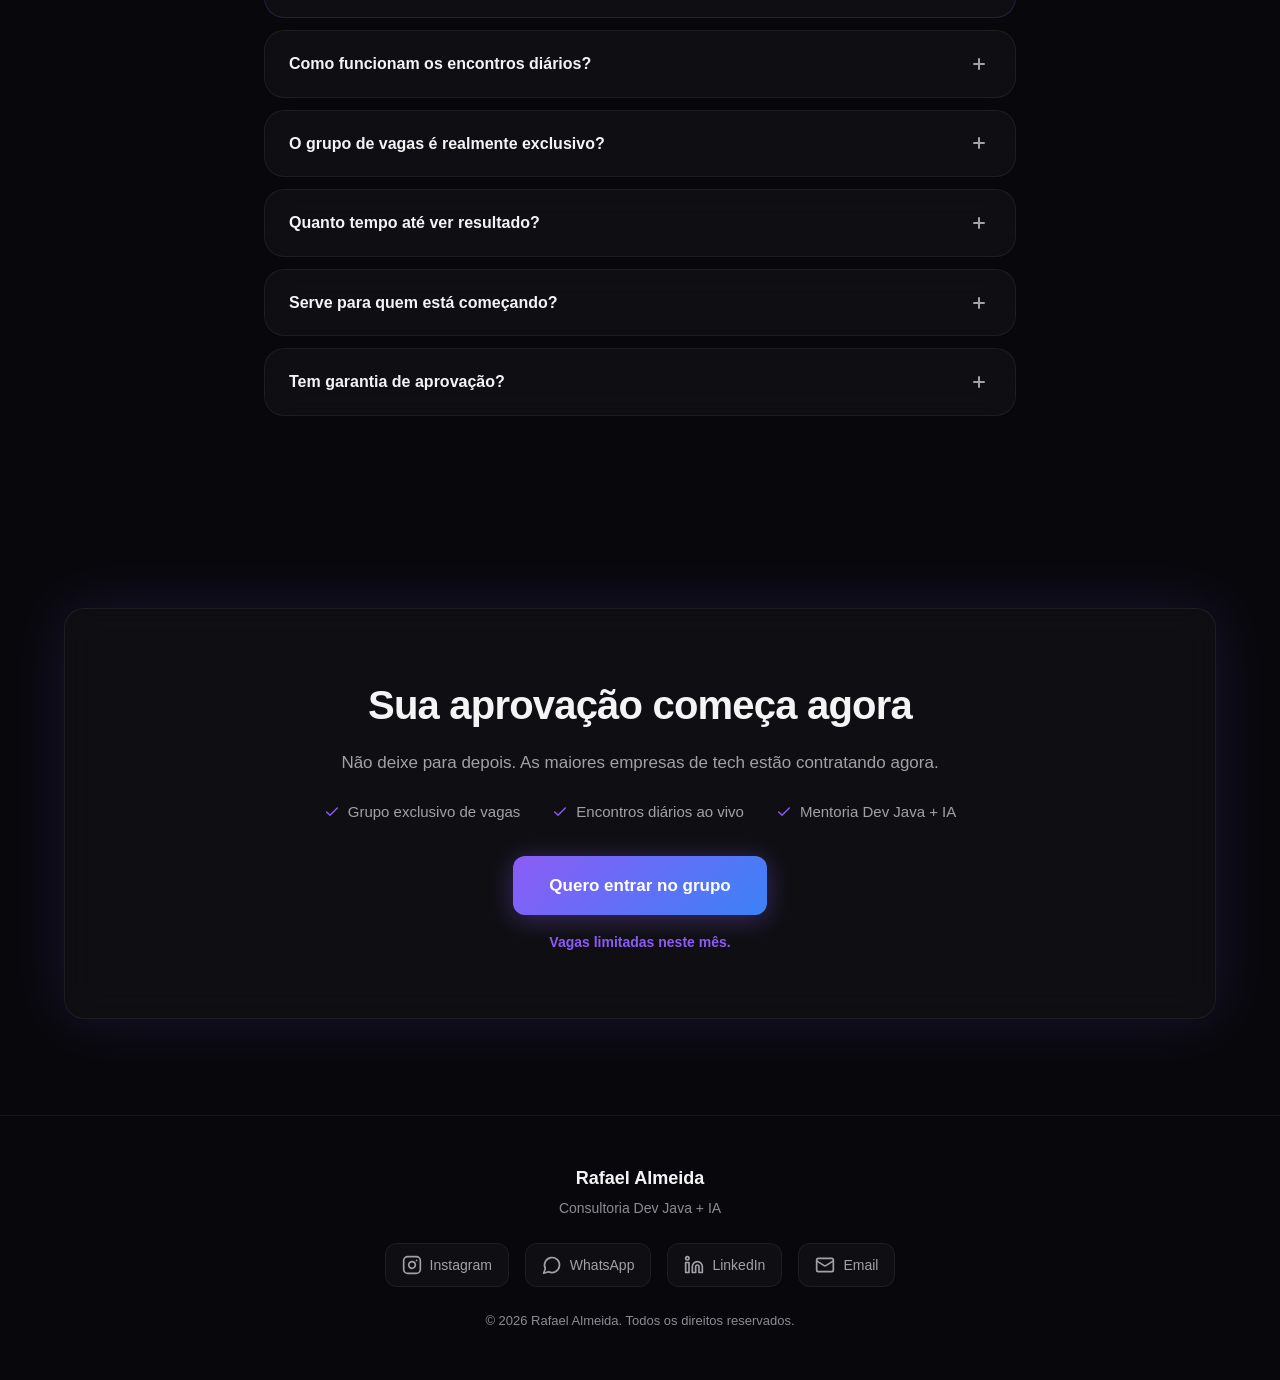
==== commit 56c1c320: "Update consultancy landing and add GitHub Pages deploy workflow. Ships latest landing content and au" ====
--- a/index.html
+++ b/index.html
@@ -3,15 +3,94 @@
 <head>
   <meta charset="UTF-8">
   <meta name="viewport" content="width=device-width, initial-scale=1.0">
-  <meta name="description" content="">
-  <title>Loading...</title>
-  <link rel="preconnect" href="https://fonts.googleapis.com">
-  <link rel="preconnect" href="https://fonts.gstatic.com" crossorigin>
-  <link href="https://fonts.googleapis.com/css2?family=Inter:wght@400;500;600;700;800&display=swap" rel="stylesheet">
+  <meta name="description" content="Seja aprovado nas maiores empresas de tech. Mentoria Dev Java + IA, grupo exclusivo de vagas e encontros diários ao vivo.">
+  <meta name="robots" content="index, follow">
+  <title>Rafael Almeida | Consultoria Dev Java + IA</title>
+  <link rel="canonical" href="https://developerrafu.github.io/landing-consultoria-java/">
+  <link rel="icon" href="data:image/svg+xml,%3Csvg xmlns='http://www.w3.org/2000/svg' viewBox='0 0 32 32' fill='none'%3E%3Crect width='32' height='32' rx='8' fill='%238B5CF6'/%3E%3Cpath d='M8 22L16 8L24 22H8Z' stroke='white' stroke-width='2' stroke-linejoin='round'/%3E%3Ccircle cx='16' cy='18' r='2' fill='white'/%3E%3C/svg%3E" type="image/svg+xml">
+  <link rel="preload" href="config.json" as="fetch" crossorigin>
+  <link rel="modulepreload" href="assets/js/main.js">
   <link rel="stylesheet" href="assets/css/styles.css">
+  <script type="application/ld+json" id="structured-data">
+  {
+    "@context": "https://schema.org",
+    "@graph": [
+      {
+        "@type": "WebSite",
+        "@id": "https://developerrafu.github.io/landing-consultoria-java/#website",
+        "url": "https://developerrafu.github.io/landing-consultoria-java/",
+        "name": "Rafael Almeida",
+        "description": "Seja aprovado nas maiores empresas de tech. Mentoria Dev Java + IA, grupo exclusivo de vagas e encontros diários ao vivo.",
+        "inLanguage": "pt-BR"
+      },
+      {
+        "@type": "Person",
+        "@id": "https://developerrafu.github.io/landing-consultoria-java/#person",
+        "name": "Rafael Almeida",
+        "url": "https://developerrafu.github.io/landing-consultoria-java/",
+        "description": "Seja aprovado nas maiores empresas de tech. Mentoria Dev Java + IA, grupo exclusivo de vagas e encontros diários ao vivo."
+      }
+    ]
+  }
+  </script>
+  <script>
+    window.__CONFIG_PROMISE__ = fetch("config.json").then(function (response) {
+      if (!response.ok) throw new Error("Failed to load config.json");
+      return response.json();
+    });
+  </script>
 </head>
 <body>
-  <div id="app"></div>
+  <div id="app">
+    <header class="nav" id="nav">
+      <div class="container nav__inner">
+        <a href="#" class="nav__brand"><span class="nav__logo-text">Rafael Almeida</span></a>
+        <nav class="nav__menu" id="nav-menu" aria-label="Menu principal">
+          <a href="#benefits" class="nav__link">Benefícios</a>
+          <a href="#products" class="nav__link">Mentoria</a>
+          <a href="#live" class="nav__link">Encontros</a>
+          <a href="#reviews" class="nav__link">Avaliações</a>
+          <a href="#faq" class="nav__link">FAQ</a>
+        </nav>
+        <div class="nav__actions">
+          <a href="https://wa.me/5500000000000?text=Quero%20entrar%20na%20consultoria!" class="btn btn--primary btn--sm nav__cta" target="_blank" rel="noopener">Entrar agora</a>
+          <button class="nav__toggle" id="nav-toggle" aria-label="Abrir menu" aria-expanded="false" type="button">
+            <svg class="icon" xmlns="http://www.w3.org/2000/svg" width="24" height="24" viewBox="0 0 24 24" fill="none" stroke="currentColor" stroke-width="2" aria-hidden="true"><line x1="4" x2="20" y1="12" y2="12"/><line x1="4" x2="20" y1="6" y2="6"/><line x1="4" x2="20" y1="18" y2="18"/></svg>
+          </button>
+        </div>
+      </div>
+    </header>
+    <main id="main-content">
+      <section class="section hero" id="hero">
+        <div class="container hero__grid">
+          <div class="hero__content">
+            <div class="hero__badges">
+              <span class="badge">Vagas exclusivas</span>
+              <span class="badge">Encontros diários</span>
+              <span class="badge">Comunidade ativa</span>
+            </div>
+            <h1 class="hero__title">
+              Seja aprovado nas
+              <span class="gradient-text">maiores empresas de tech</span>
+            </h1>
+            <p class="hero__subtitle">Mentoria Dev Java + IA com grupo exclusivo de vagas, comunidade no WhatsApp e encontros diários ao vivo. O mercado não espera — quem se prepara certo, entra.</p>
+            <div class="hero__actions">
+              <a href="https://wa.me/5500000000000?text=Quero%20entrar%20na%20consultoria!" class="btn btn--primary" target="_blank" rel="noopener">Entrar no grupo exclusivo</a>
+              <a href="#benefits" class="btn btn--ghost">Ver como funciona</a>
+            </div>
+          </div>
+          <div class="hero__visual">
+            <div class="hero__visual-placeholder">
+              <div class="hero__glow"></div>
+              <div class="hero__card-preview glass">
+                <span>Java + IA</span>
+              </div>
+            </div>
+          </div>
+        </div>
+      </section>
+    </main>
+  </div>
   <script type="module" src="assets/js/main.js"></script>
 </body>
 </html>
--- a/assets/css/styles.css
+++ b/assets/css/styles.css
@@ -9,7 +9,7 @@
   --bg-elevated: #0f0f14;
   --text-primary: #F4F4F5;
   --text-secondary: #A1A1AA;
-  --text-muted: #71717A;
+  --text-muted: #8B8B96;
   --border: rgba(255, 255, 255, 0.06);
   --border-hover: rgba(255, 255, 255, 0.12);
   --glass-bg: rgba(255, 255, 255, 0.03);
@@ -21,7 +21,7 @@
   --shadow-glow: 0 0 60px rgba(139, 92, 246, 0.15);
   --transition: 0.25s cubic-bezier(0.4, 0, 0.2, 1);
   --container: 1200px;
-  --font: "Inter", -apple-system, BlinkMacSystemFont, sans-serif;
+  --font: -apple-system, BlinkMacSystemFont, "Segoe UI", Roboto, "Helvetica Neue", Arial, sans-serif;
 }
 
 *, *::before, *::after {
@@ -112,13 +112,11 @@
 }
 
 .reveal {
-  opacity: 0;
-  transform: translateY(24px);
-  transition: opacity 0.6s ease, transform 0.6s ease;
+  transform: translateY(16px);
+  transition: transform 0.5s ease;
 }
 
 .reveal--visible {
-  opacity: 1;
   transform: translateY(0);
 }
 
@@ -372,6 +370,7 @@
   position: relative;
   width: 100%;
   max-width: 420px;
+  min-height: 280px;
   aspect-ratio: 1;
   display: flex;
   align-items: center;
@@ -687,8 +686,9 @@
   padding: 0.5rem 1rem;
   font-size: 0.875rem;
   font-weight: 600;
-  color: var(--accent-from);
-  background: rgba(139, 92, 246, 0.1);
+  color: #EDE9FE;
+  background: rgba(109, 40, 217, 0.35);
+  border: 1px solid rgba(139, 92, 246, 0.35);
   border-radius: 999px;
 }
 
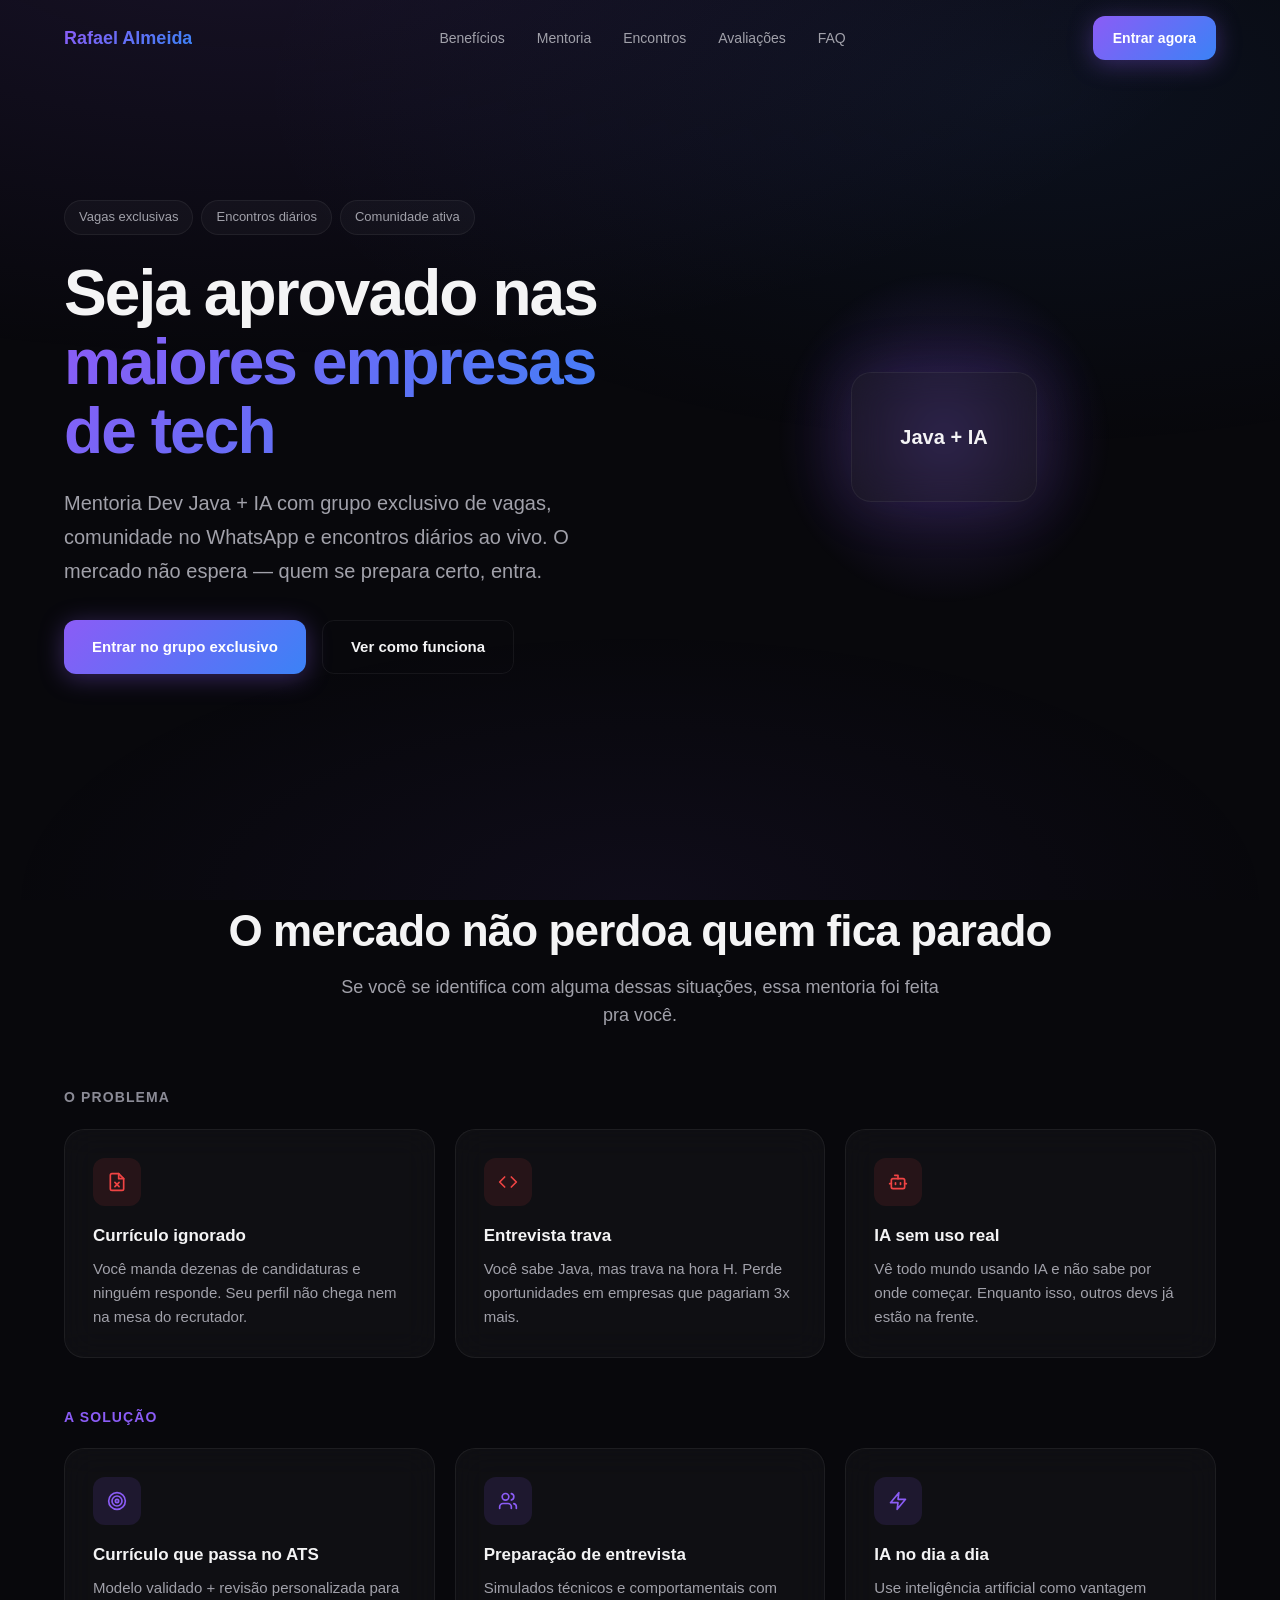
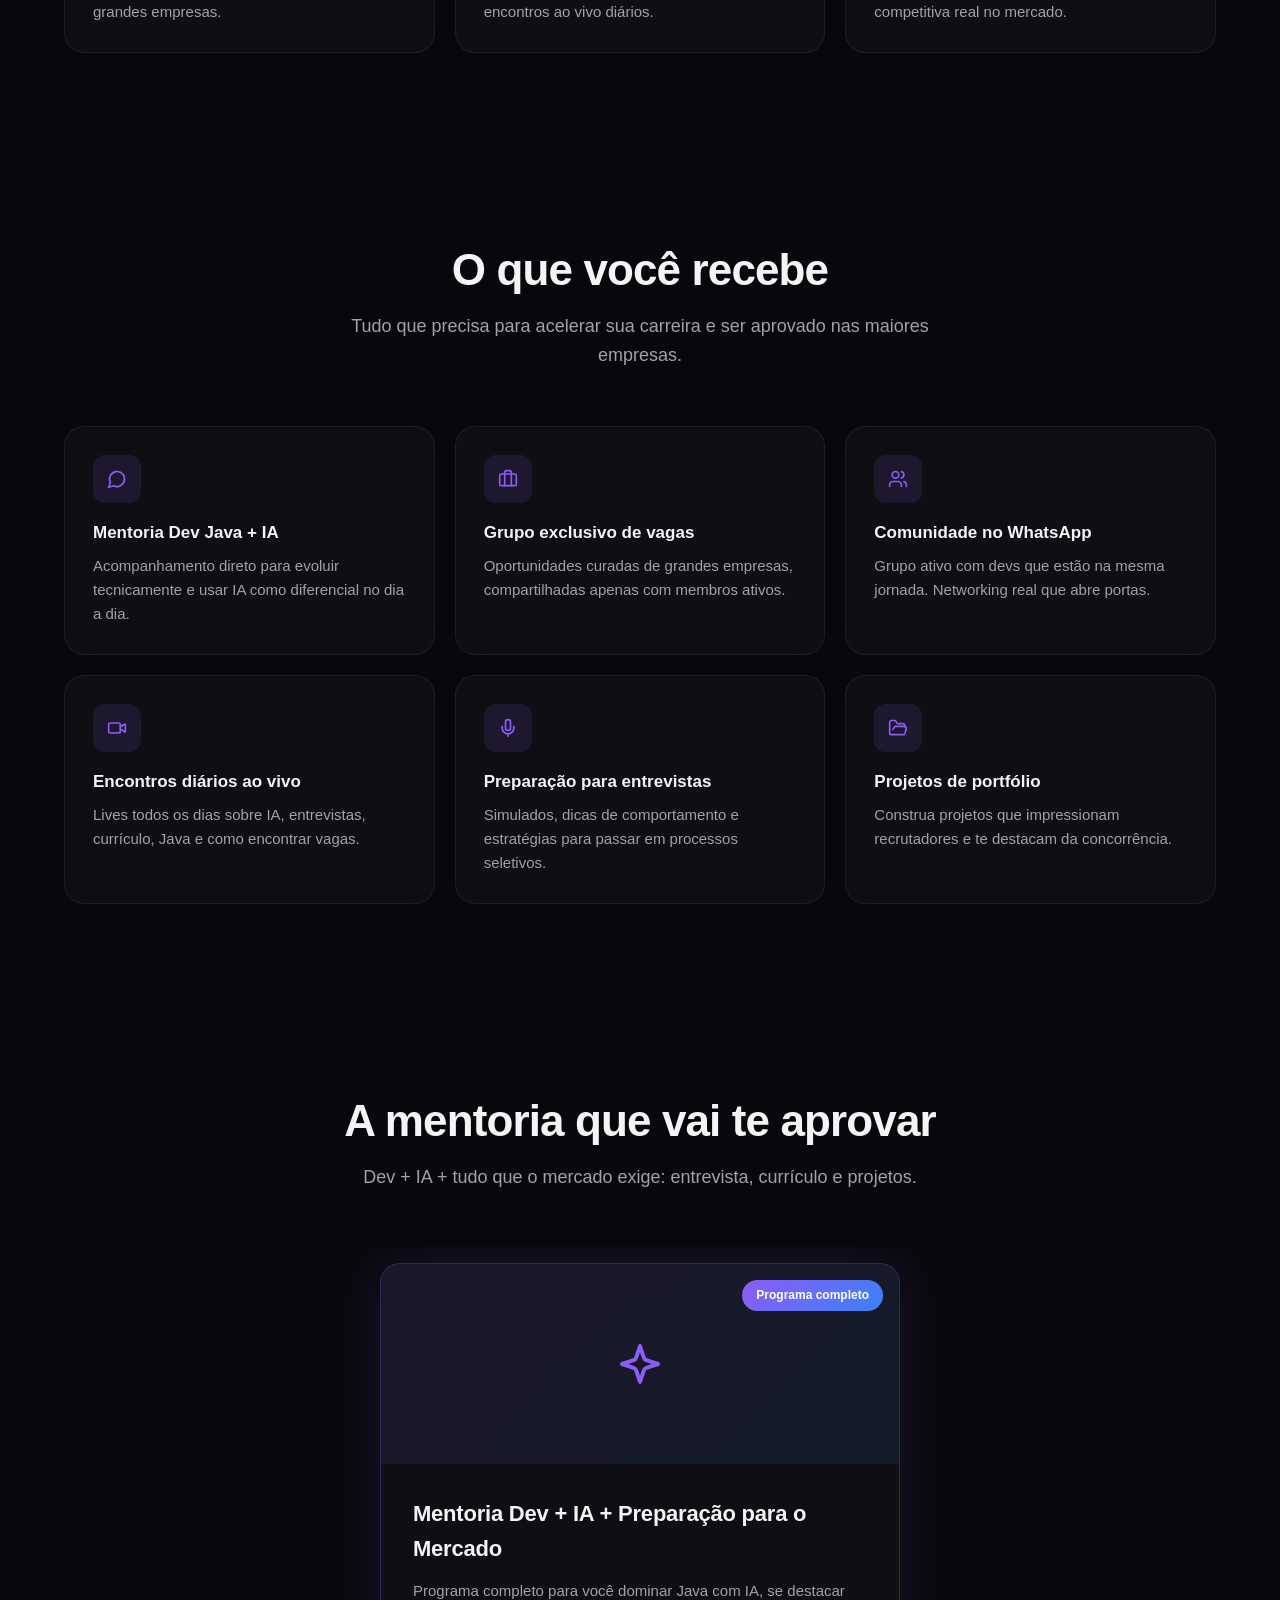
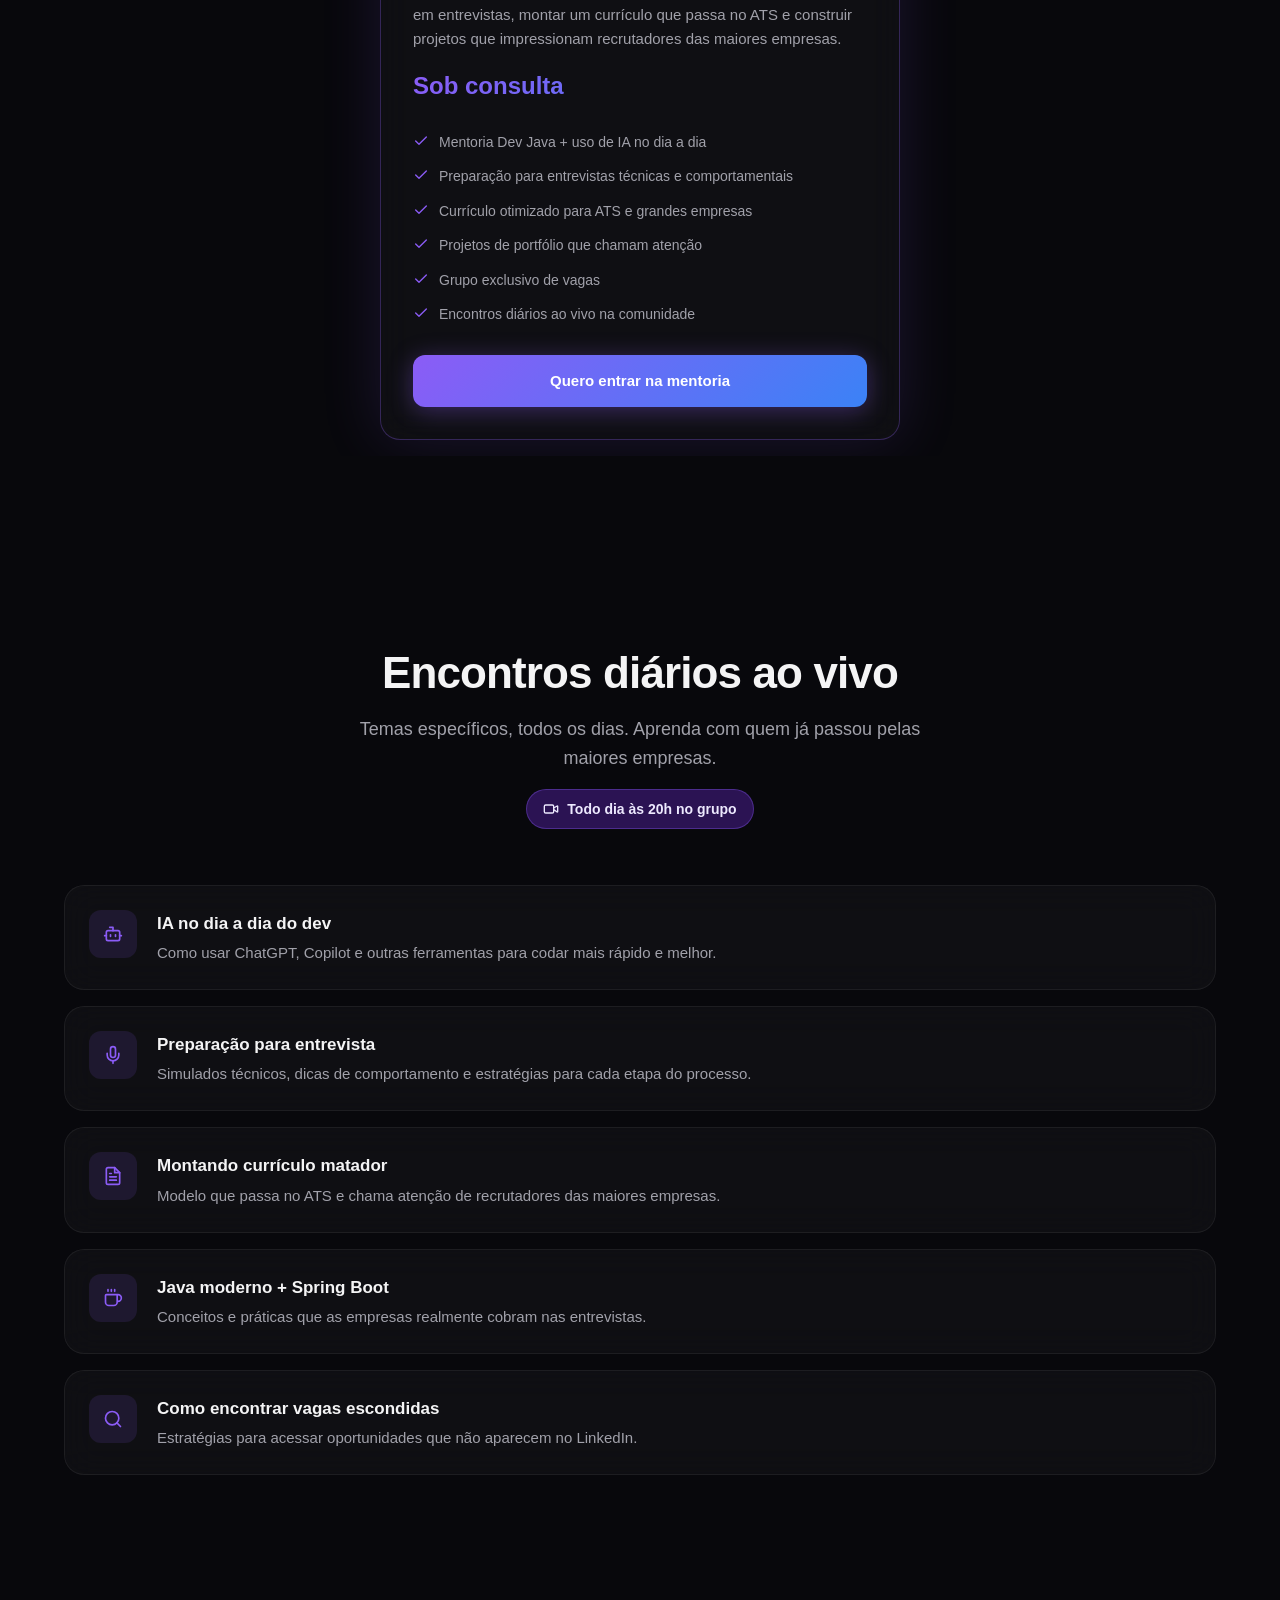
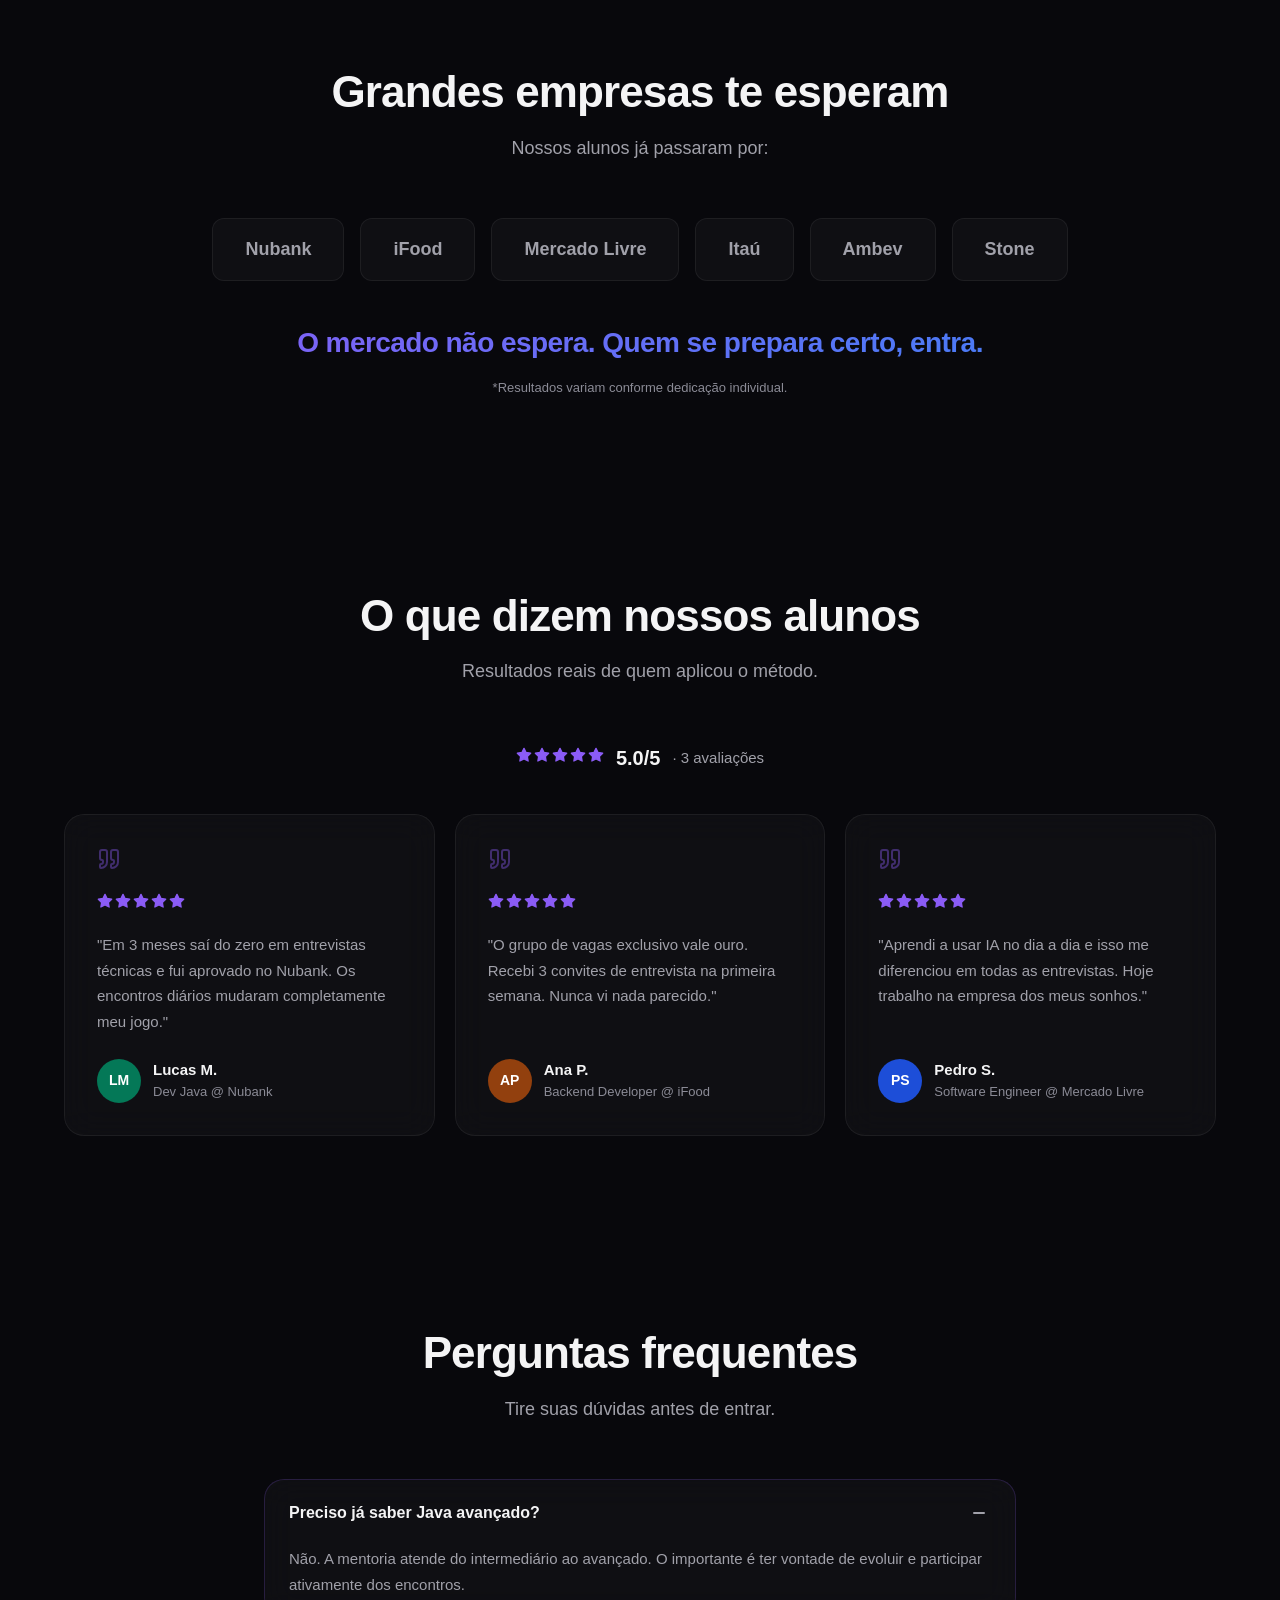
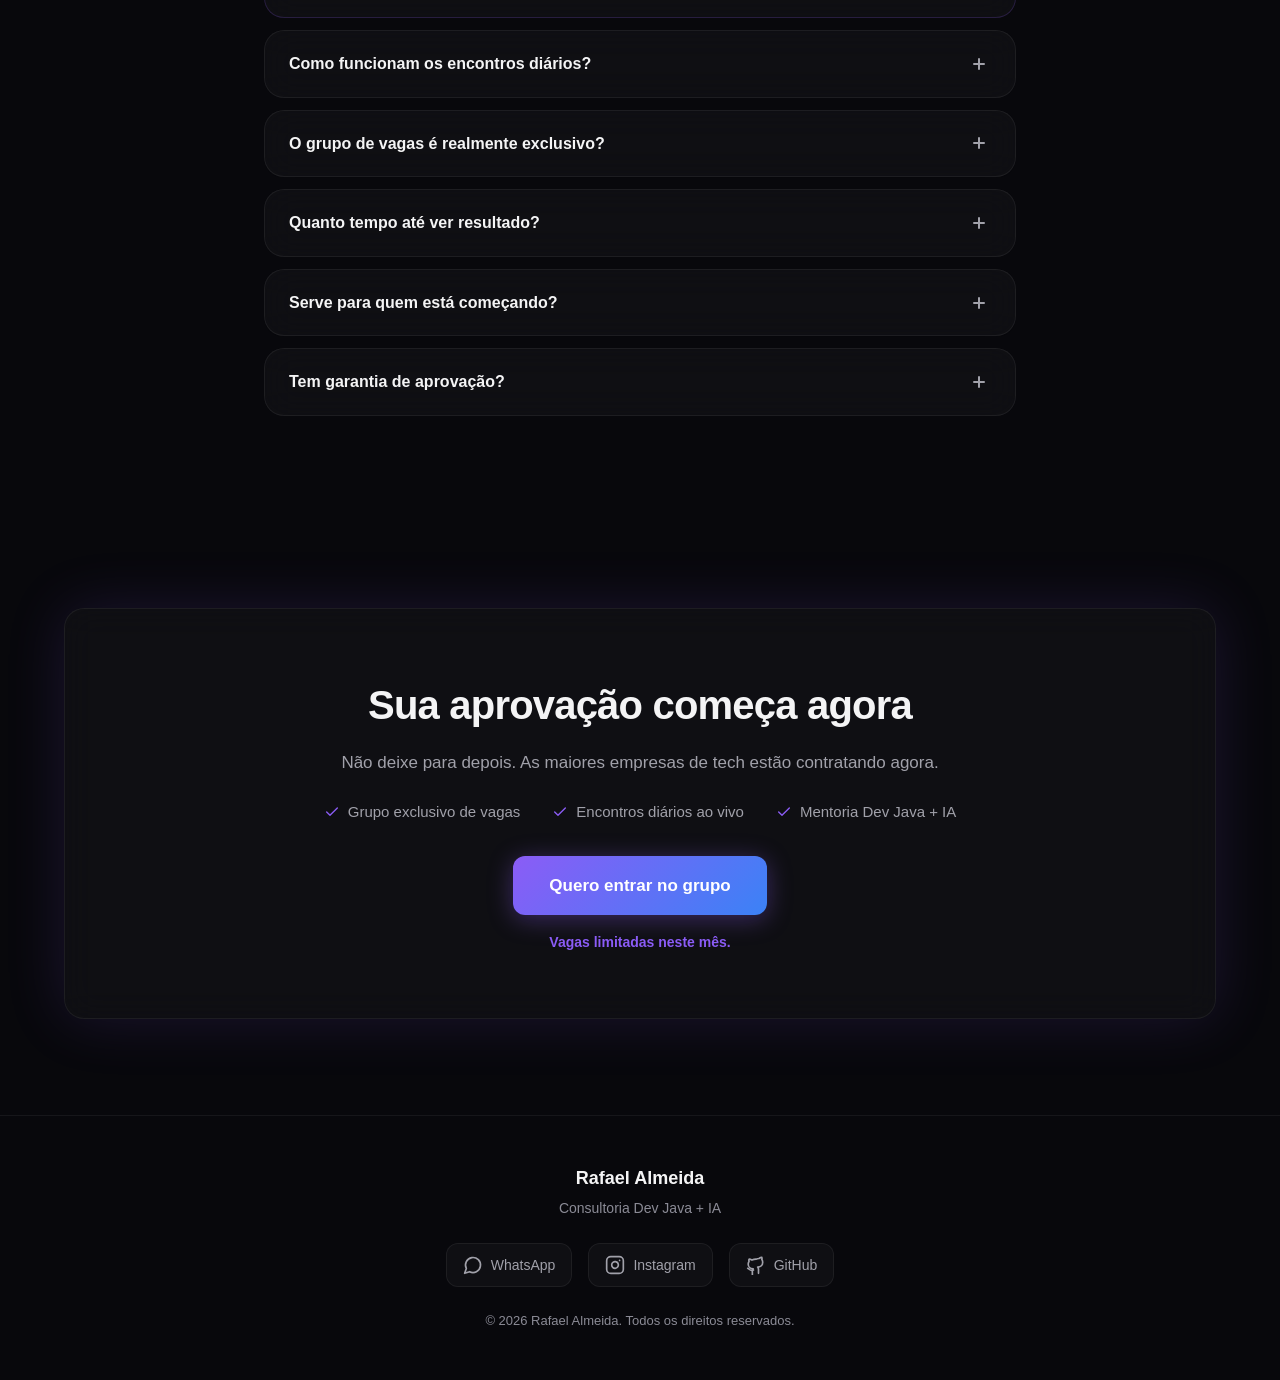
==== commit 897c9a04: "Set real WhatsApp, Instagram, and GitHub on consultancy landing. Updates config, footer social links" ====
--- a/index.html
+++ b/index.html
@@ -53,7 +53,7 @@
           <a href="#faq" class="nav__link">FAQ</a>
         </nav>
         <div class="nav__actions">
-          <a href="https://wa.me/5500000000000?text=Quero%20entrar%20na%20consultoria!" class="btn btn--primary btn--sm nav__cta" target="_blank" rel="noopener">Entrar agora</a>
+          <a href="https://wa.me/559183610117?text=Quero%20entrar%20na%20consultoria!" class="btn btn--primary btn--sm nav__cta" target="_blank" rel="noopener">Entrar agora</a>
           <button class="nav__toggle" id="nav-toggle" aria-label="Abrir menu" aria-expanded="false" type="button">
             <svg class="icon" xmlns="http://www.w3.org/2000/svg" width="24" height="24" viewBox="0 0 24 24" fill="none" stroke="currentColor" stroke-width="2" aria-hidden="true"><line x1="4" x2="20" y1="12" y2="12"/><line x1="4" x2="20" y1="6" y2="6"/><line x1="4" x2="20" y1="18" y2="18"/></svg>
           </button>
@@ -75,7 +75,7 @@
             </h1>
             <p class="hero__subtitle">Mentoria Dev Java + IA com grupo exclusivo de vagas, comunidade no WhatsApp e encontros diários ao vivo. O mercado não espera — quem se prepara certo, entra.</p>
             <div class="hero__actions">
-              <a href="https://wa.me/5500000000000?text=Quero%20entrar%20na%20consultoria!" class="btn btn--primary" target="_blank" rel="noopener">Entrar no grupo exclusivo</a>
+              <a href="https://wa.me/559183610117?text=Quero%20entrar%20na%20consultoria!" class="btn btn--primary" target="_blank" rel="noopener">Entrar no grupo exclusivo</a>
               <a href="#benefits" class="btn btn--ghost">Ver como funciona</a>
             </div>
           </div>
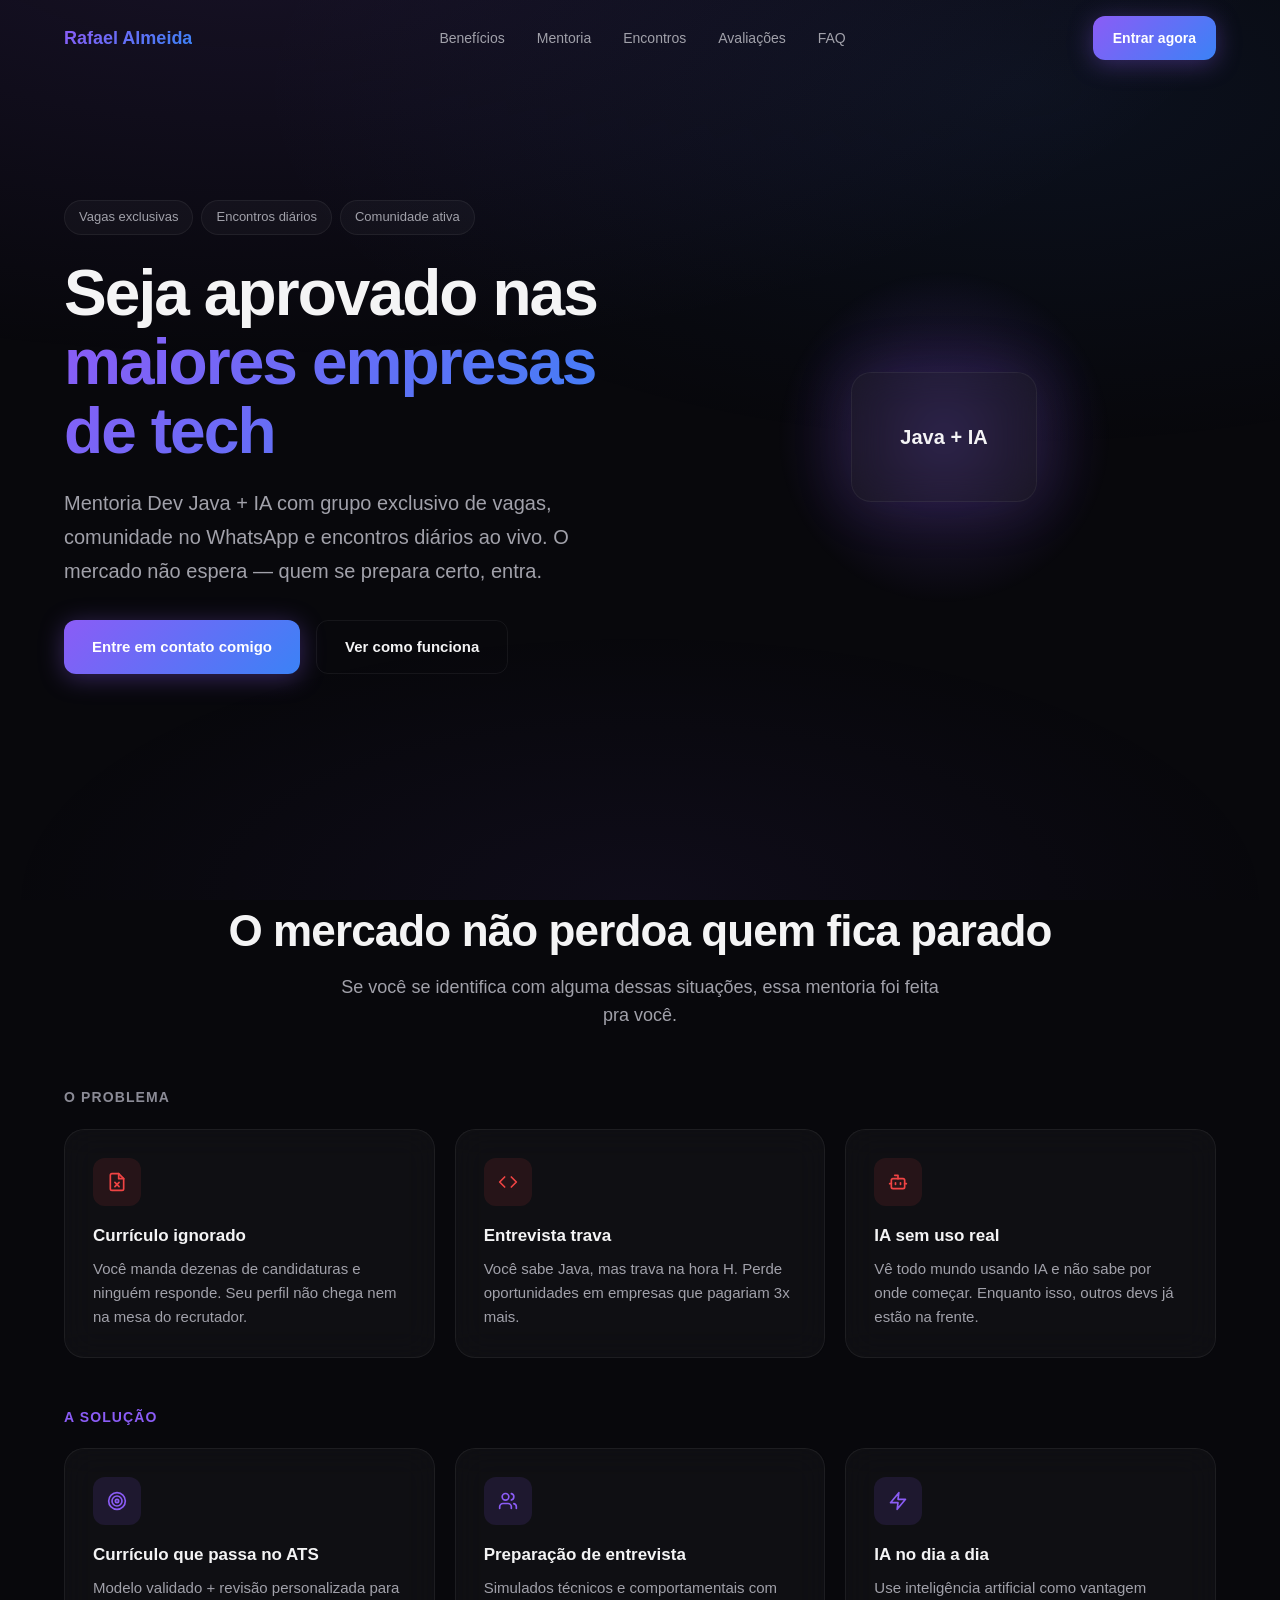
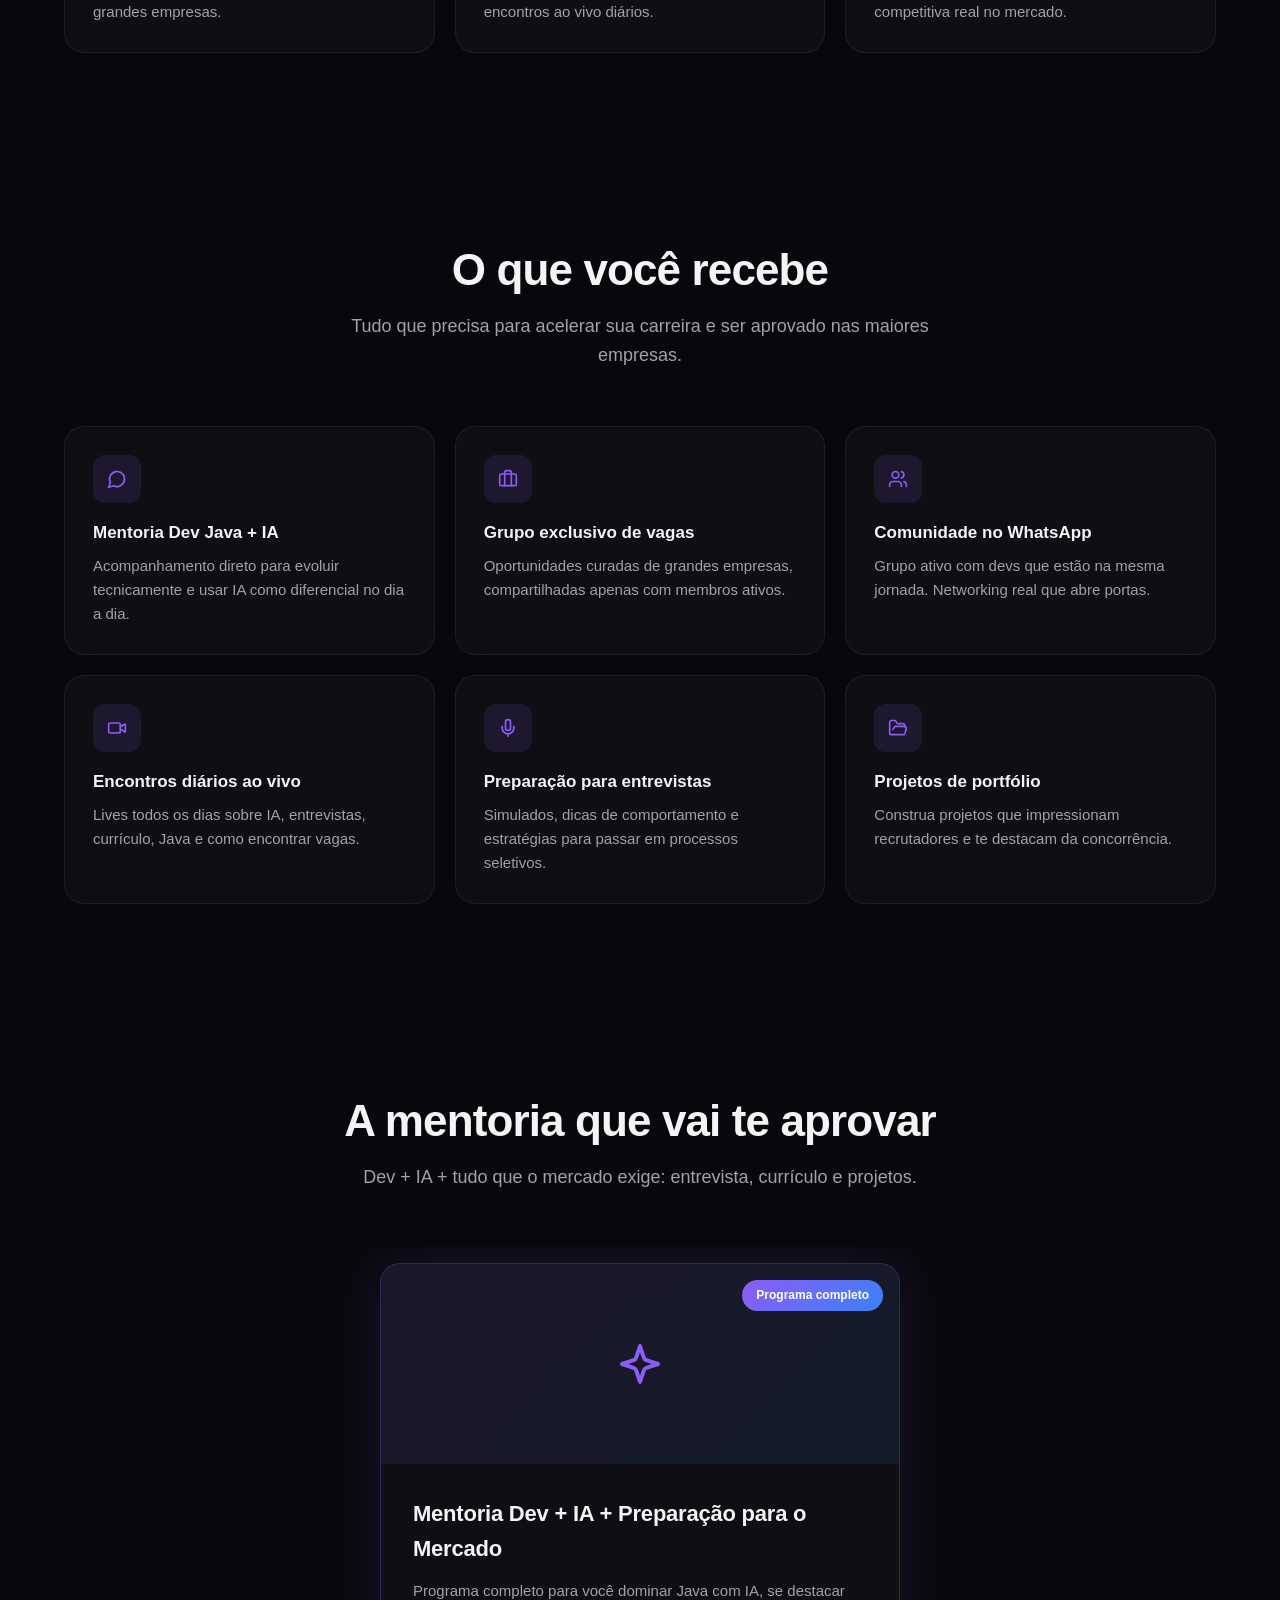
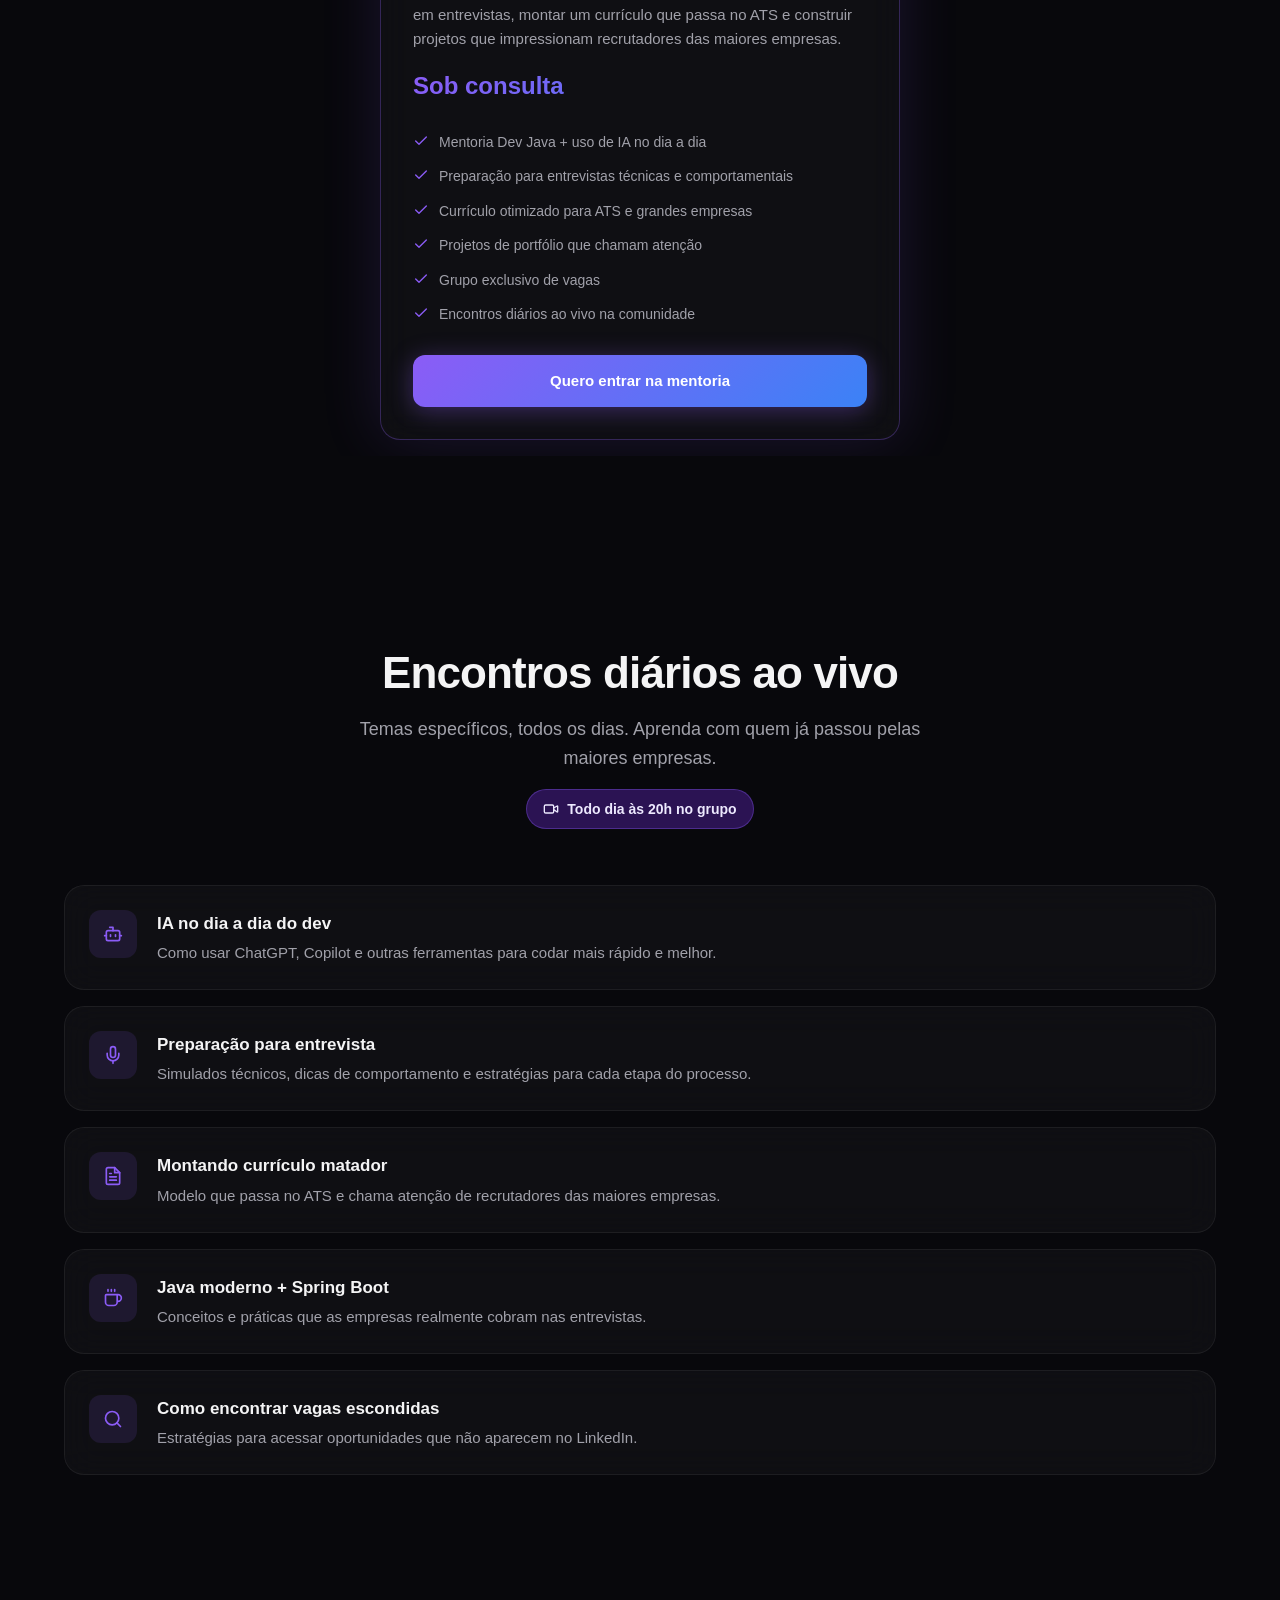
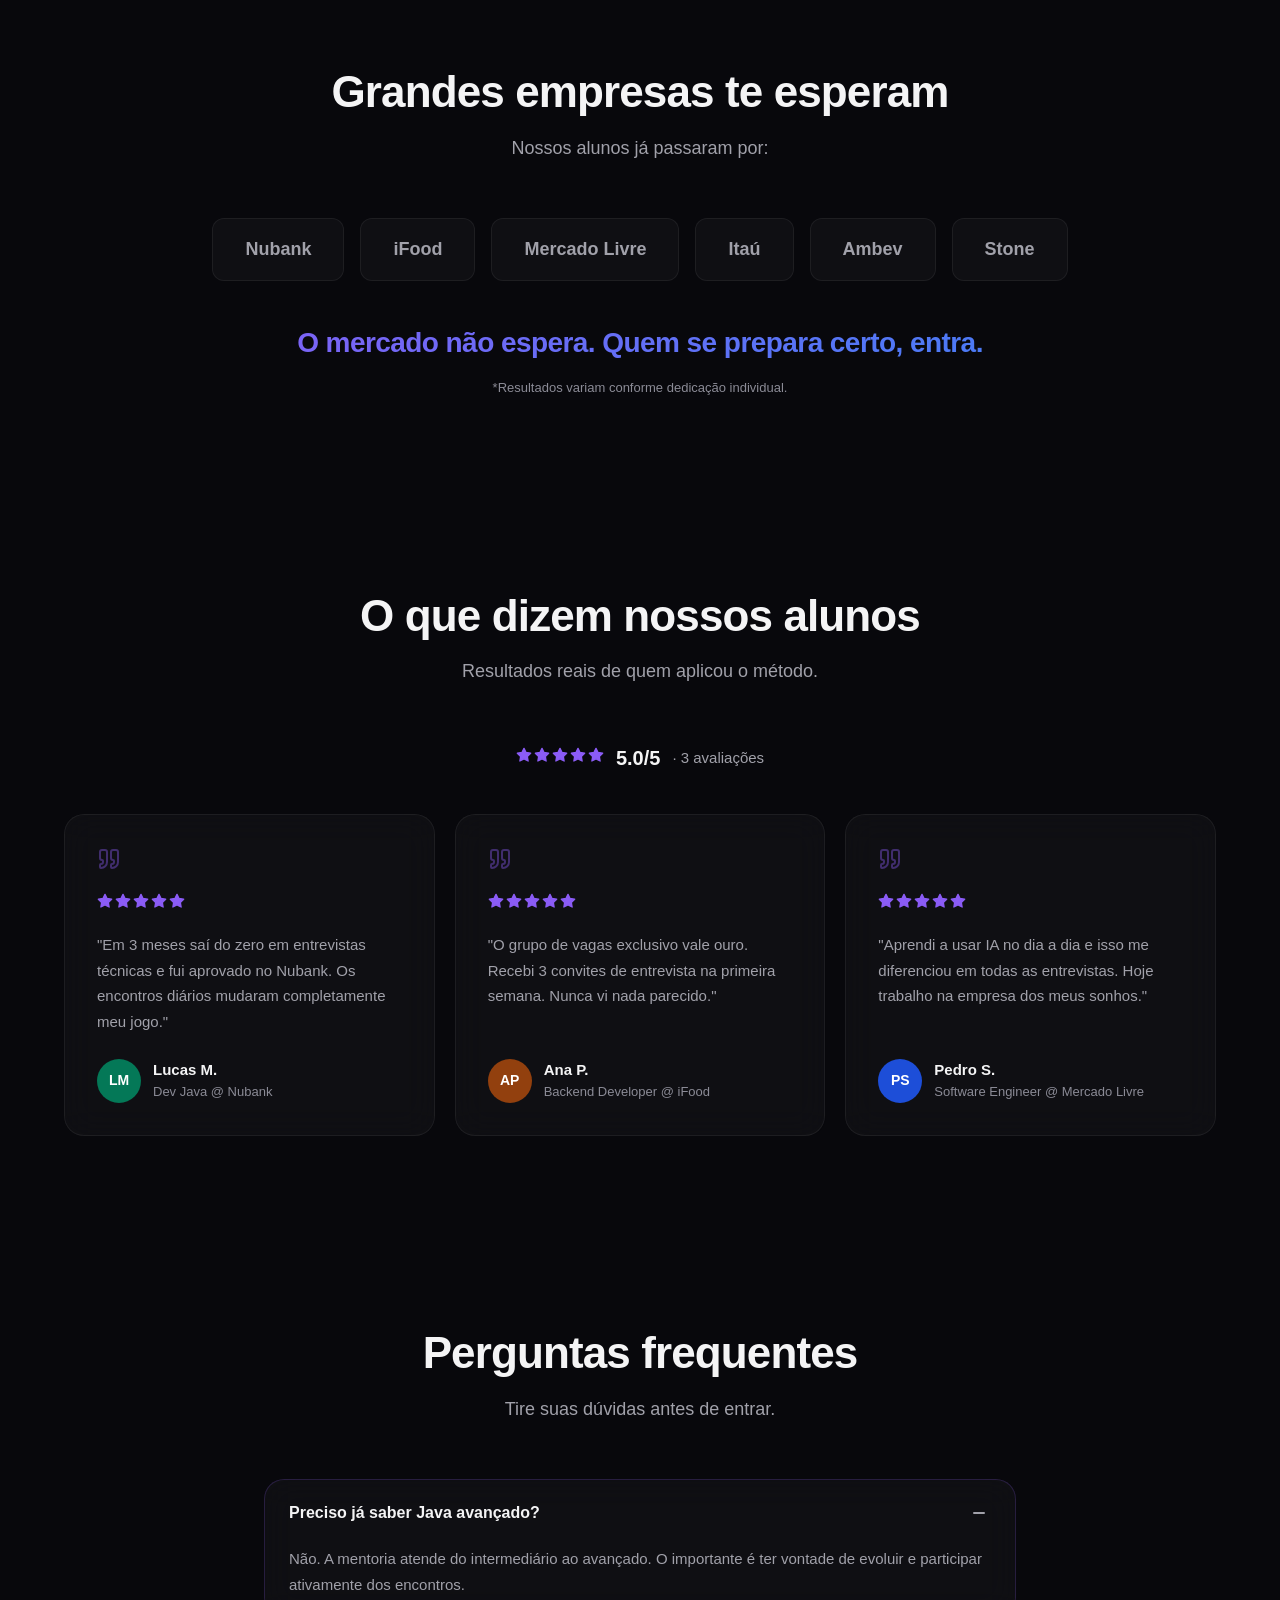
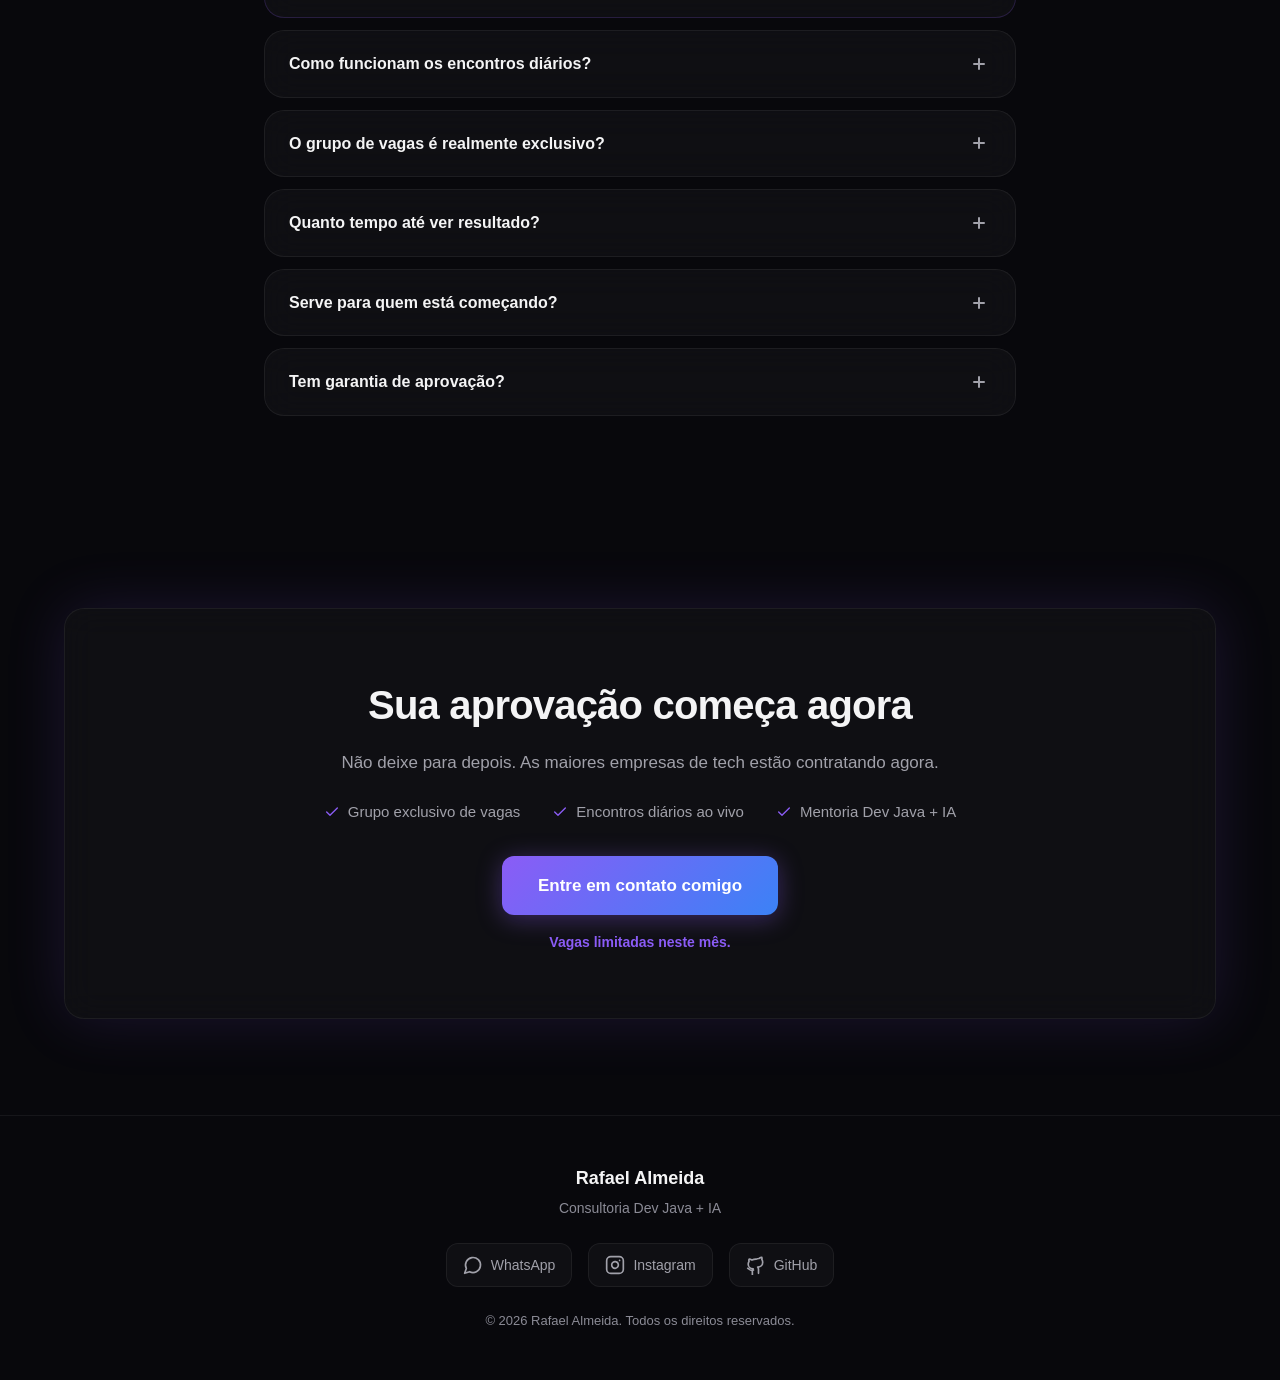
==== commit 41db8652: "Change primary CTAs from group join to contact me wording. Co-authored-by: Cursor <cursoragent@curso" ====
--- a/index.html
+++ b/index.html
@@ -75,7 +75,7 @@
             </h1>
             <p class="hero__subtitle">Mentoria Dev Java + IA com grupo exclusivo de vagas, comunidade no WhatsApp e encontros diários ao vivo. O mercado não espera — quem se prepara certo, entra.</p>
             <div class="hero__actions">
-              <a href="https://wa.me/559183610117?text=Quero%20entrar%20na%20consultoria!" class="btn btn--primary" target="_blank" rel="noopener">Entrar no grupo exclusivo</a>
+              <a href="https://wa.me/559183610117?text=Quero%20entrar%20na%20consultoria!" class="btn btn--primary" target="_blank" rel="noopener">Entre em contato comigo</a>
               <a href="#benefits" class="btn btn--ghost">Ver como funciona</a>
             </div>
           </div>
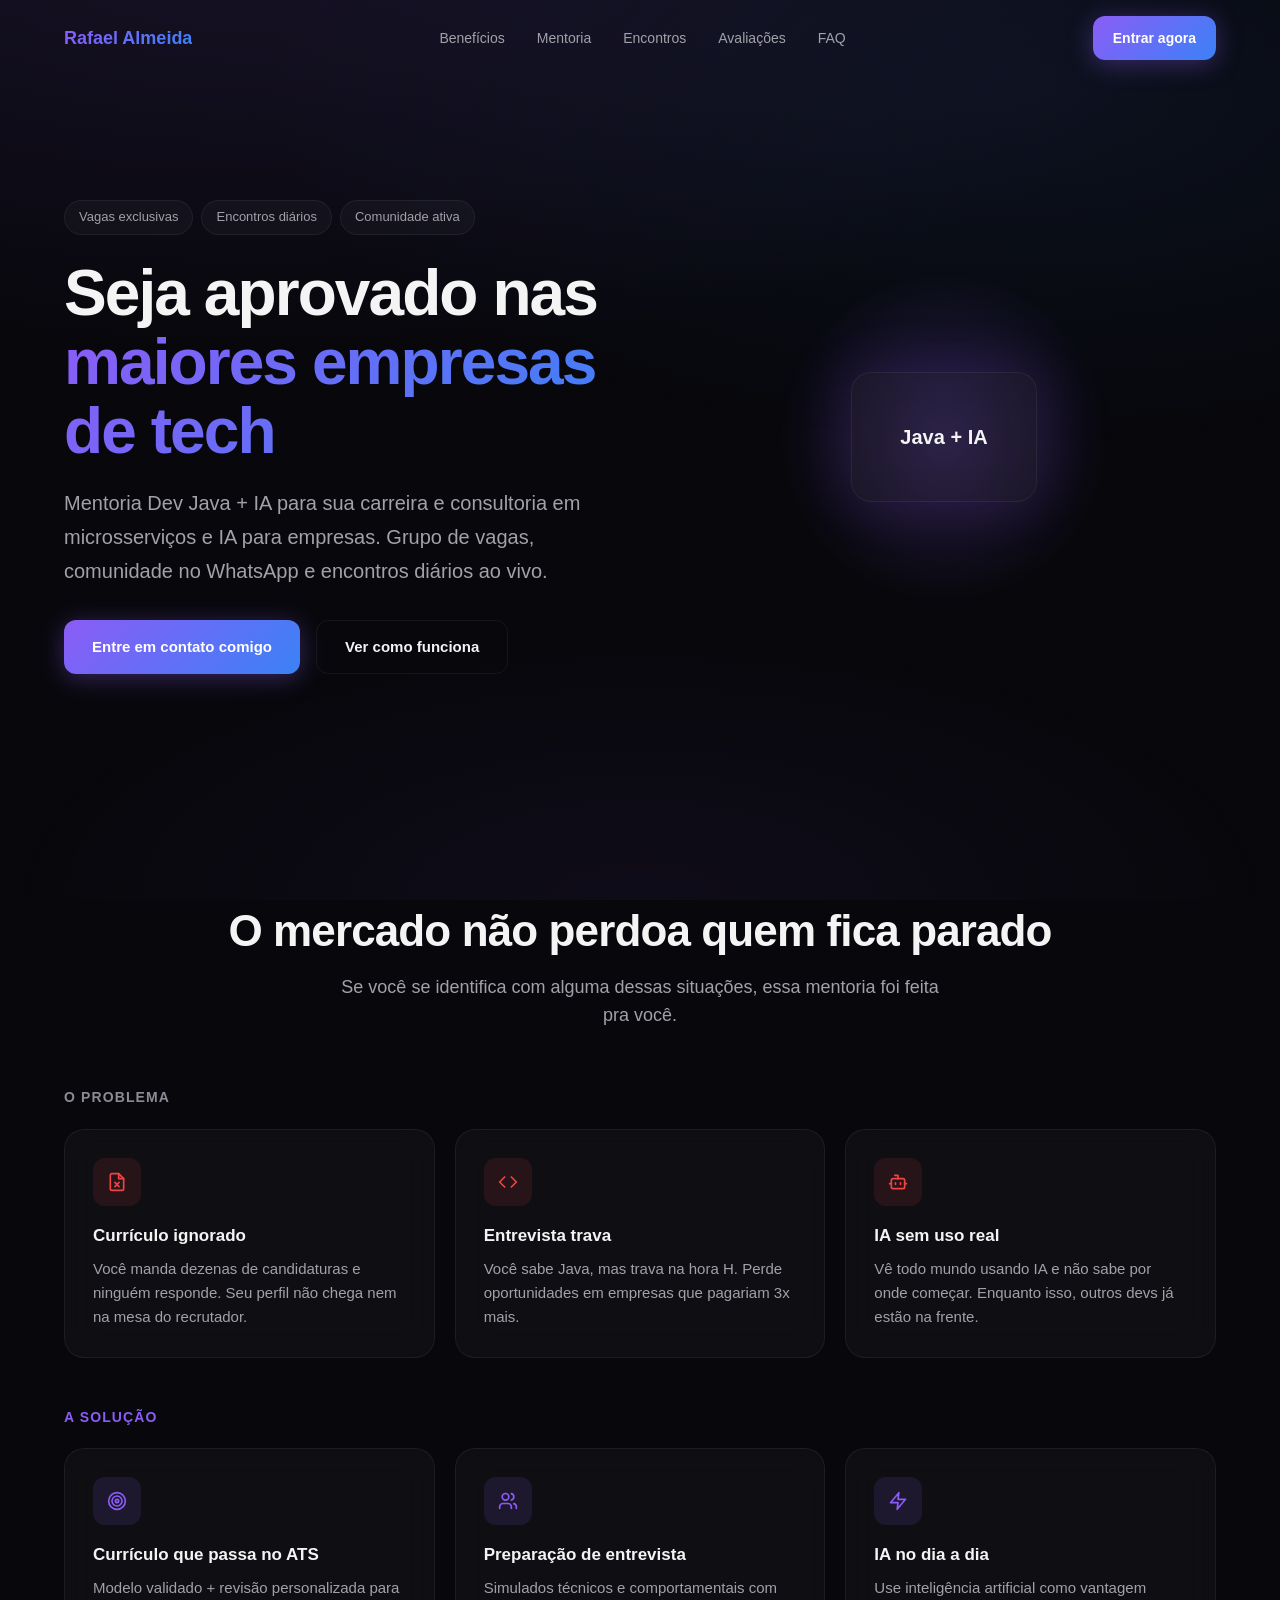
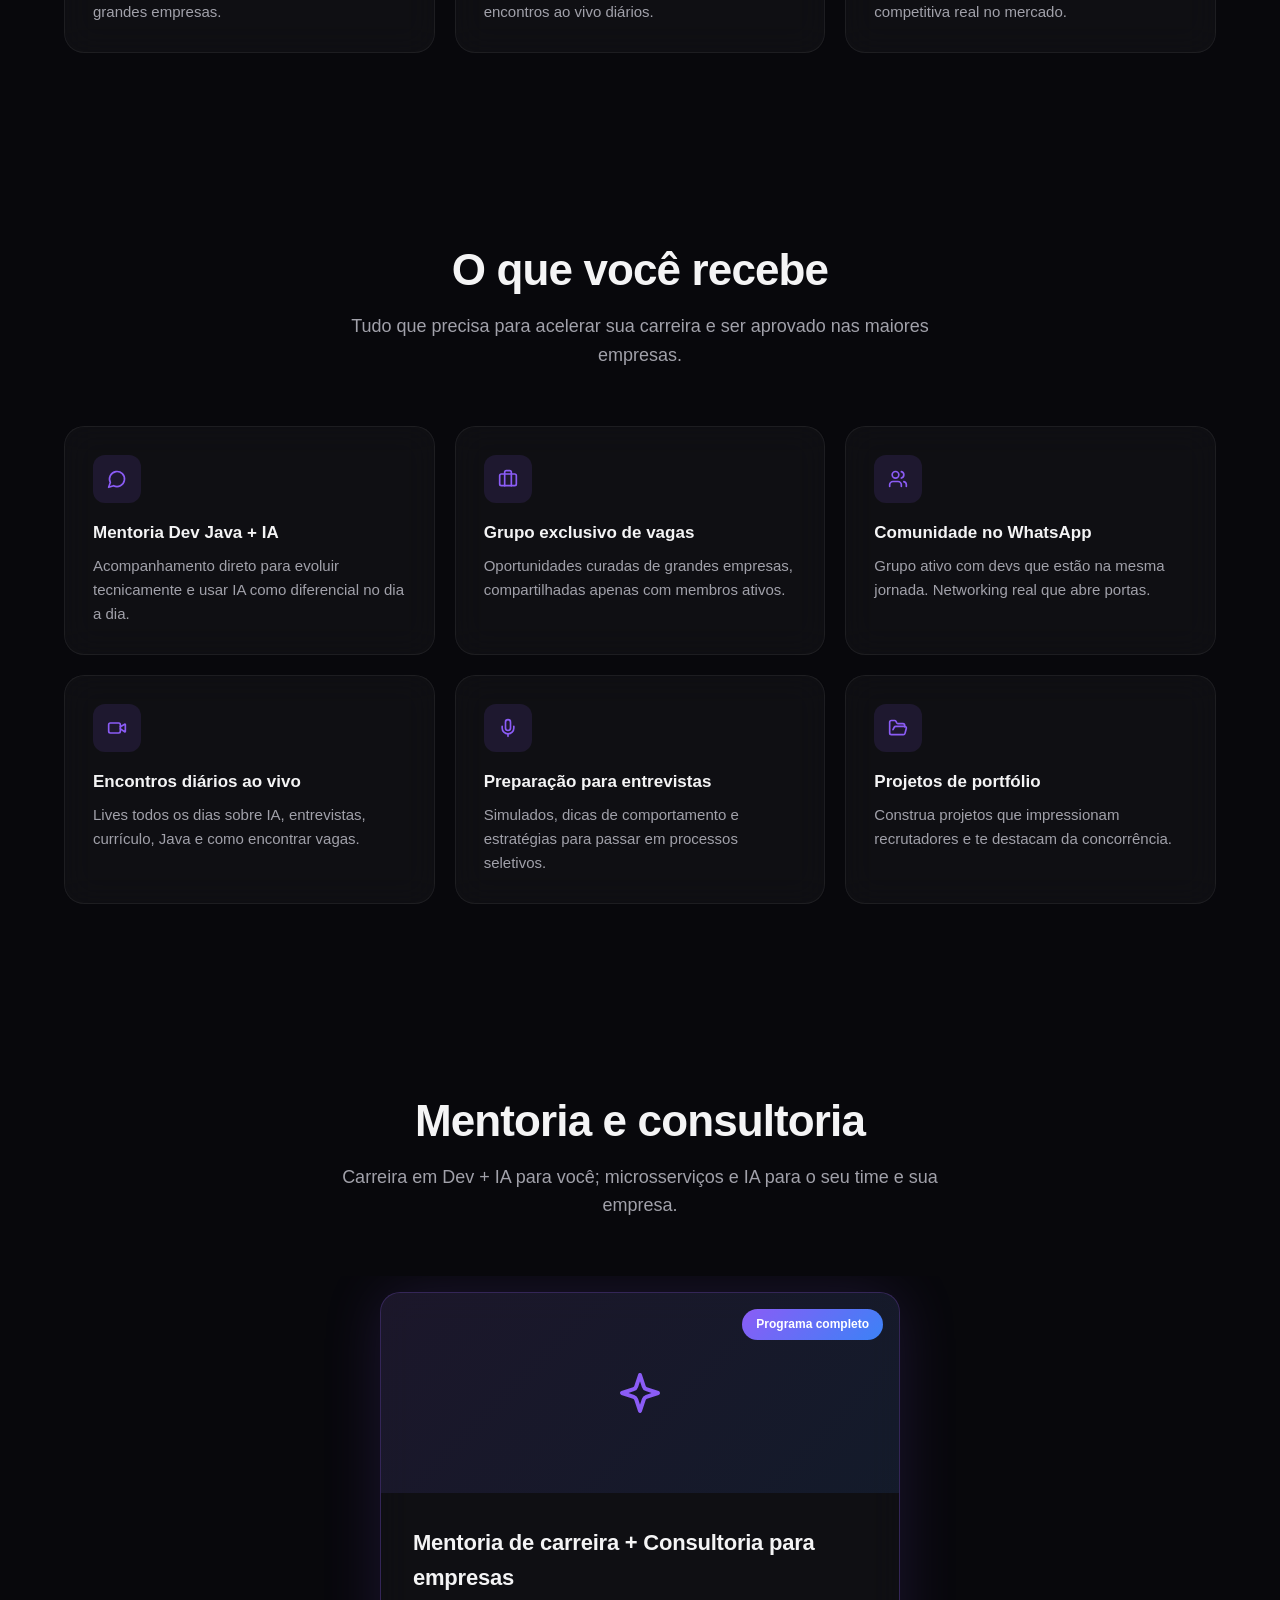
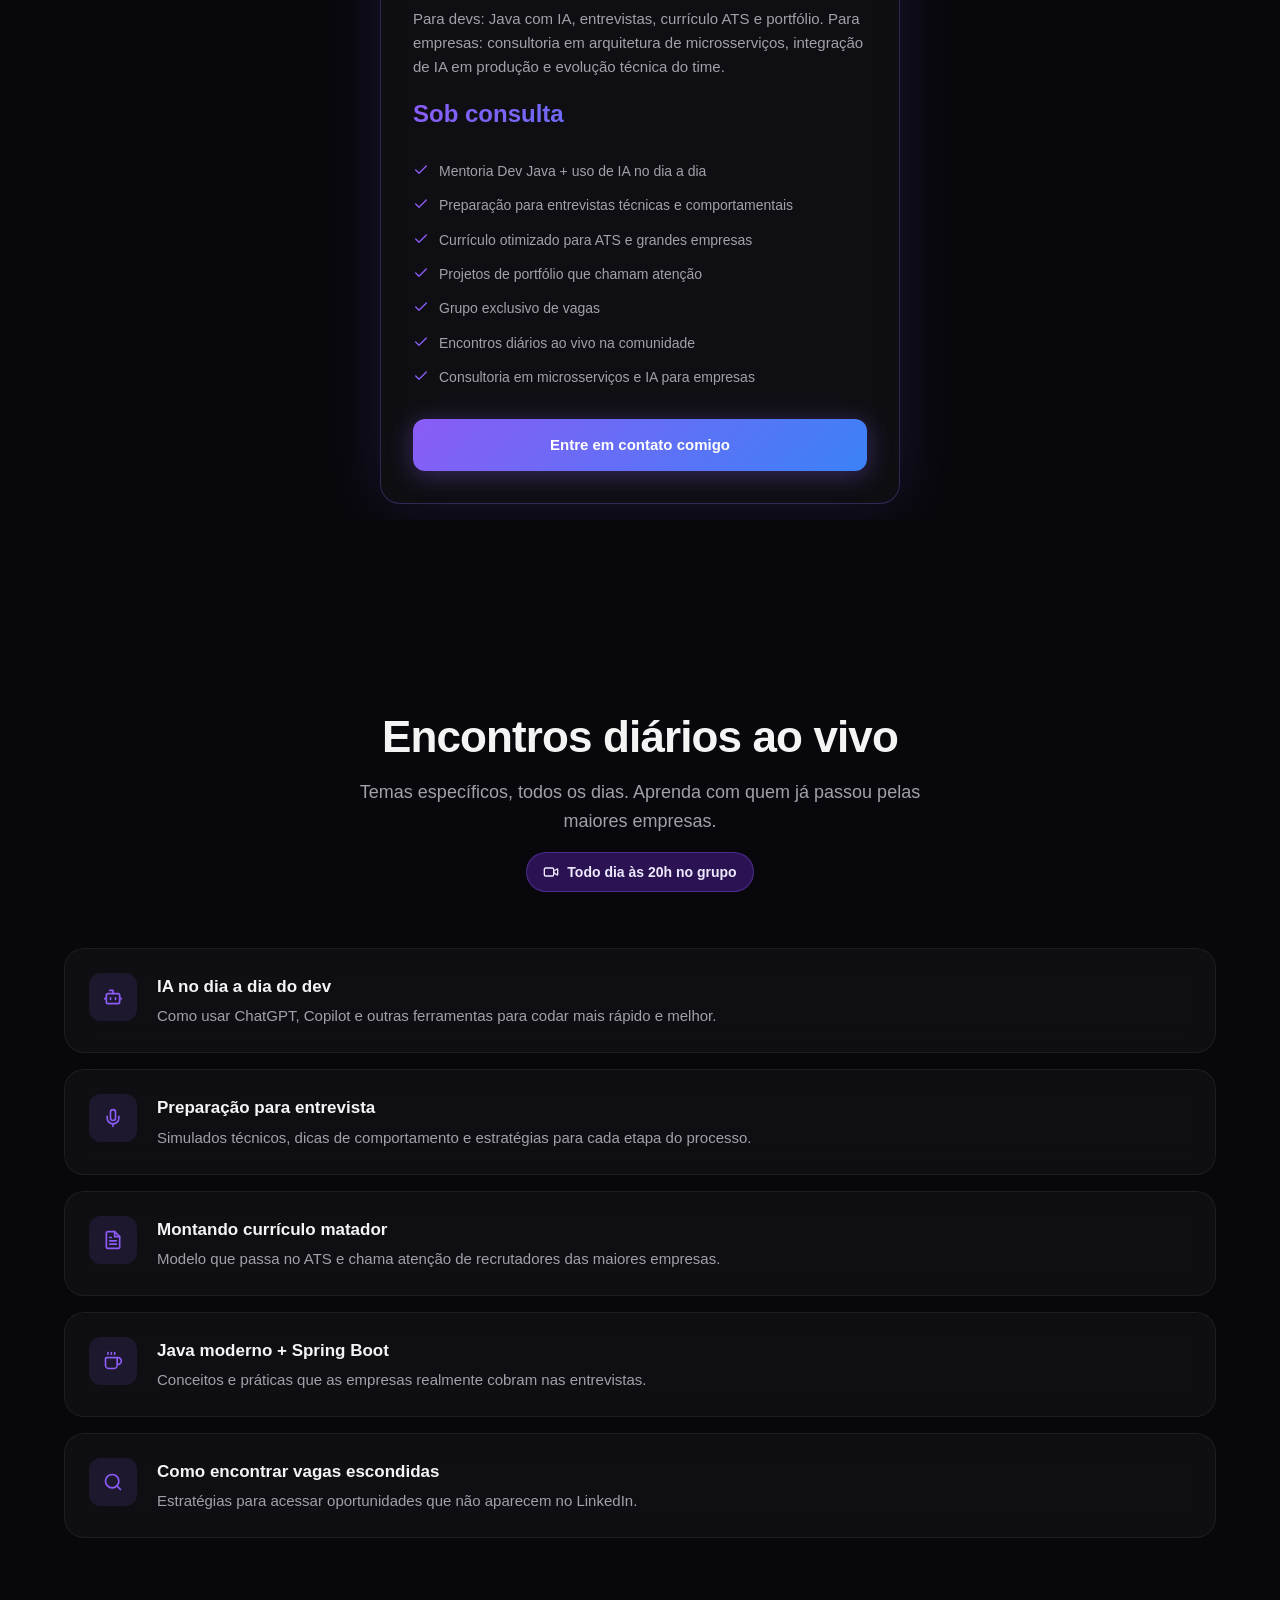
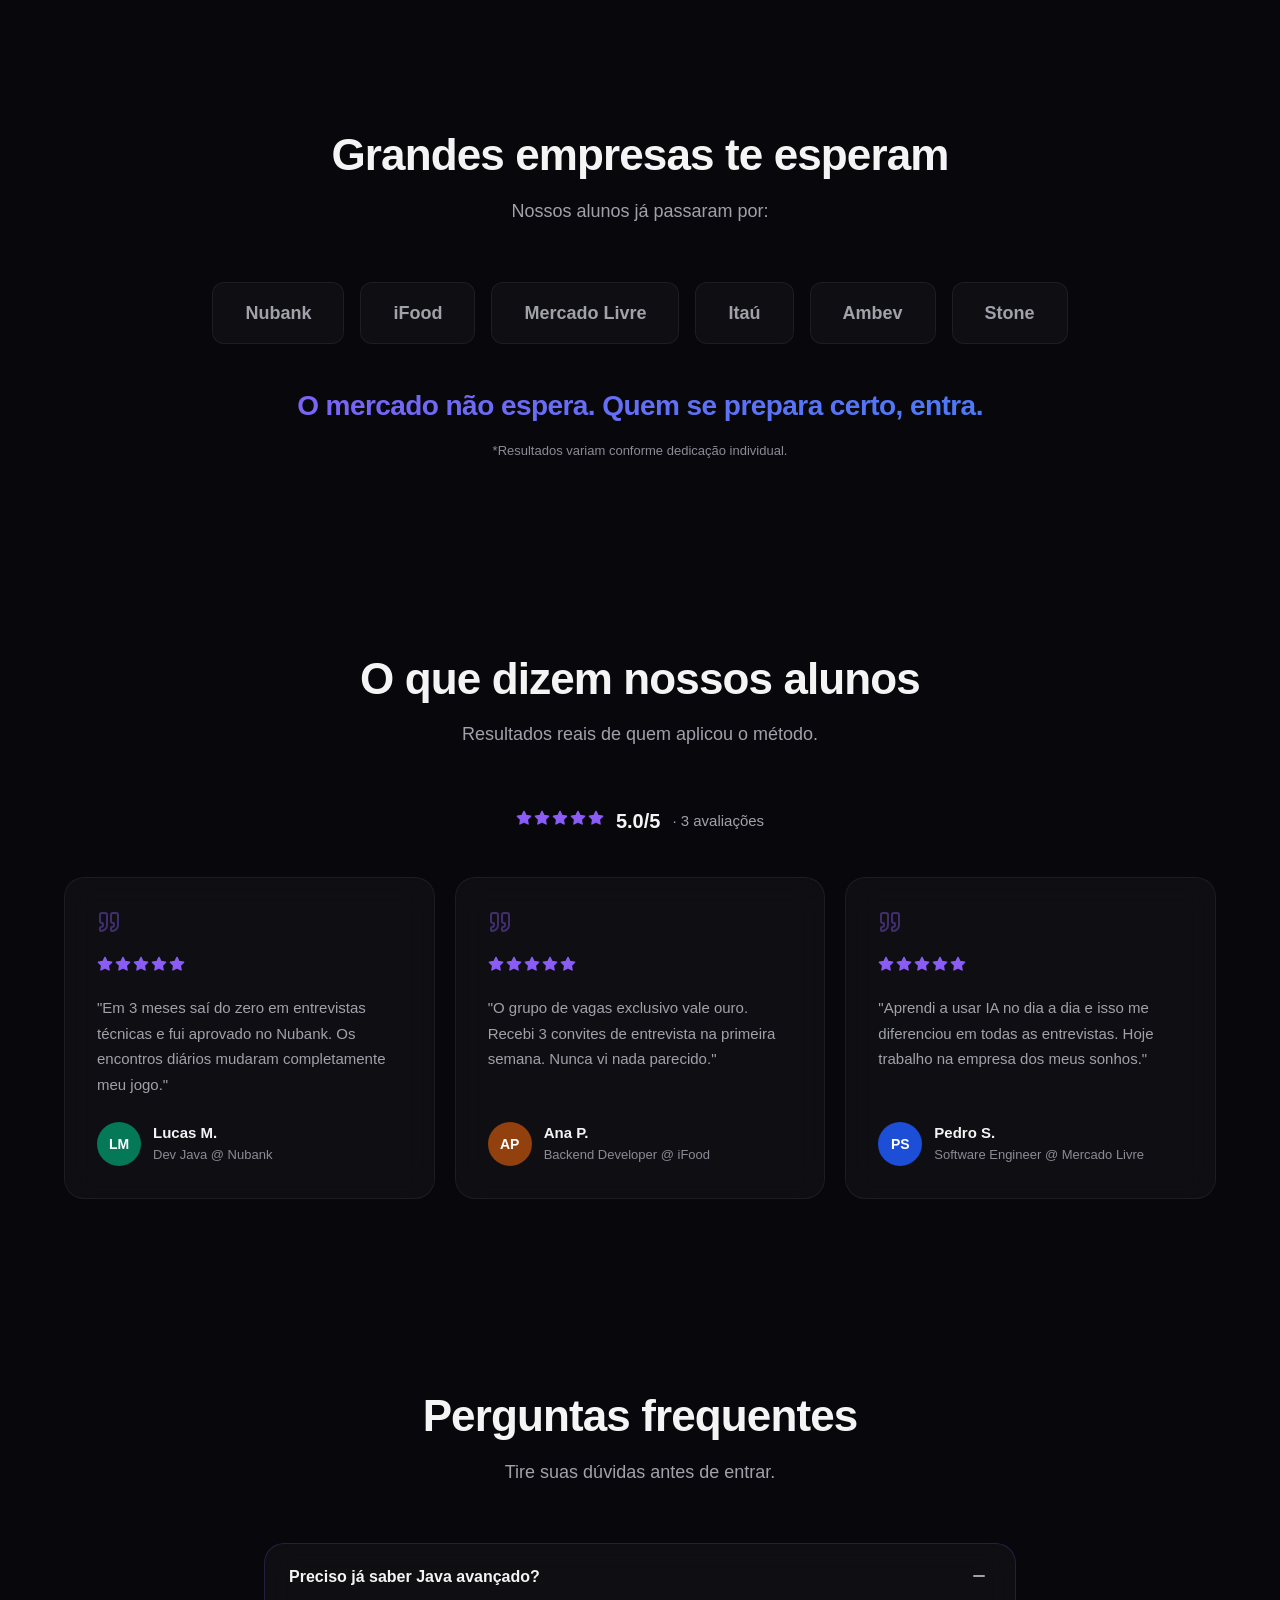
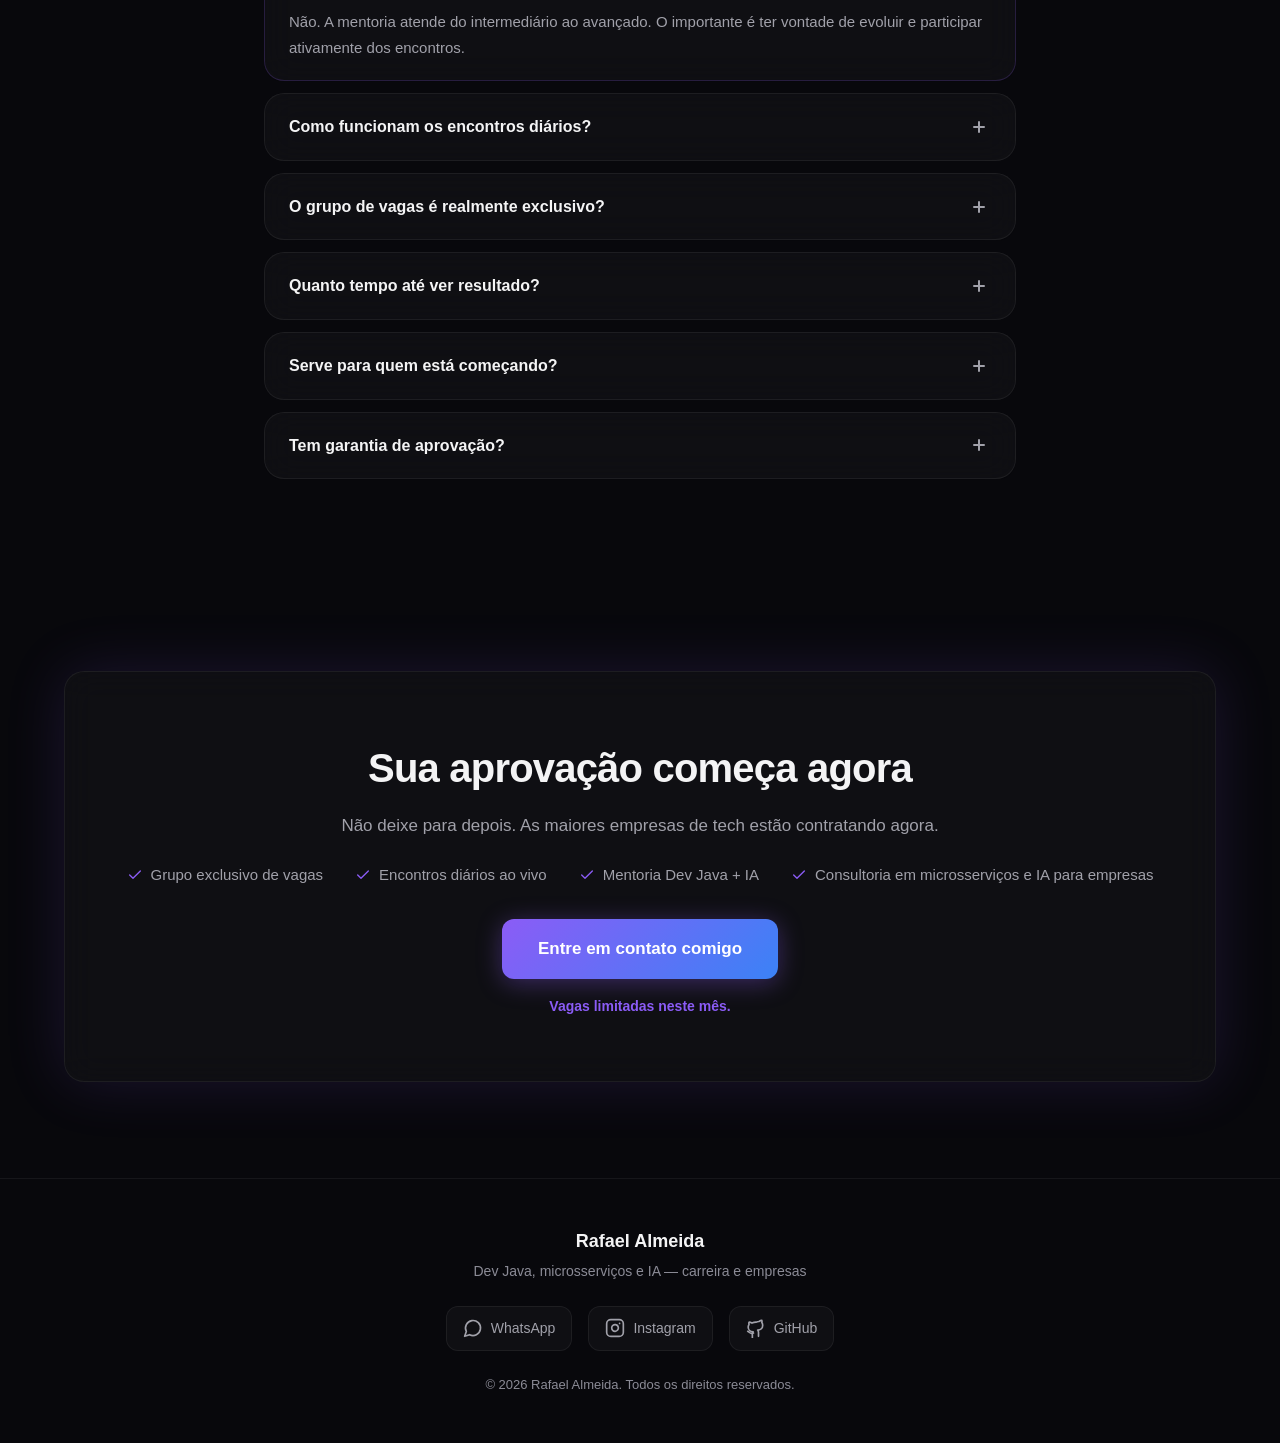
==== commit ae37673c: "Align product CTA with WhatsApp and add microservices and AI for companies. Updates mentorship card " ====
--- a/index.html
+++ b/index.html
@@ -3,9 +3,9 @@
 <head>
   <meta charset="UTF-8">
   <meta name="viewport" content="width=device-width, initial-scale=1.0">
-  <meta name="description" content="Seja aprovado nas maiores empresas de tech. Mentoria Dev Java + IA, grupo exclusivo de vagas e encontros diários ao vivo.">
+  <meta name="description" content="Mentoria de carreira Dev Java + IA e consultoria para empresas em microsserviços e inteligência artificial. Vagas exclusivas e encontros ao vivo.">
   <meta name="robots" content="index, follow">
-  <title>Rafael Almeida | Consultoria Dev Java + IA</title>
+  <title>Rafael Almeida | Consultoria Dev Java, Microsserviços e IA</title>
   <link rel="canonical" href="https://developerrafu.github.io/landing-consultoria-java/">
   <link rel="icon" href="data:image/svg+xml,%3Csvg xmlns='http://www.w3.org/2000/svg' viewBox='0 0 32 32' fill='none'%3E%3Crect width='32' height='32' rx='8' fill='%238B5CF6'/%3E%3Cpath d='M8 22L16 8L24 22H8Z' stroke='white' stroke-width='2' stroke-linejoin='round'/%3E%3Ccircle cx='16' cy='18' r='2' fill='white'/%3E%3C/svg%3E" type="image/svg+xml">
   <link rel="preload" href="config.json" as="fetch" crossorigin>
@@ -20,7 +20,7 @@
         "@id": "https://developerrafu.github.io/landing-consultoria-java/#website",
         "url": "https://developerrafu.github.io/landing-consultoria-java/",
         "name": "Rafael Almeida",
-        "description": "Seja aprovado nas maiores empresas de tech. Mentoria Dev Java + IA, grupo exclusivo de vagas e encontros diários ao vivo.",
+        "description": "Mentoria de carreira Dev Java + IA e consultoria para empresas em microsserviços e inteligência artificial.",
         "inLanguage": "pt-BR"
       },
       {
@@ -28,7 +28,7 @@
         "@id": "https://developerrafu.github.io/landing-consultoria-java/#person",
         "name": "Rafael Almeida",
         "url": "https://developerrafu.github.io/landing-consultoria-java/",
-        "description": "Seja aprovado nas maiores empresas de tech. Mentoria Dev Java + IA, grupo exclusivo de vagas e encontros diários ao vivo."
+        "description": "Mentoria de carreira Dev Java + IA e consultoria para empresas em microsserviços e inteligência artificial."
       }
     ]
   }
@@ -53,7 +53,7 @@
           <a href="#faq" class="nav__link">FAQ</a>
         </nav>
         <div class="nav__actions">
-          <a href="https://wa.me/559183610117?text=Quero%20entrar%20na%20consultoria!" class="btn btn--primary btn--sm nav__cta" target="_blank" rel="noopener">Entrar agora</a>
+          <a href="https://wa.me/559183610117?text=Ol%C3%A1!%20Quero%20saber%20mais%20sobre%20mentoria%20de%20carreira%20e%20consultoria%20em%20microsservi%C3%A7os%20e%20IA." class="btn btn--primary btn--sm nav__cta" target="_blank" rel="noopener">Entrar agora</a>
           <button class="nav__toggle" id="nav-toggle" aria-label="Abrir menu" aria-expanded="false" type="button">
             <svg class="icon" xmlns="http://www.w3.org/2000/svg" width="24" height="24" viewBox="0 0 24 24" fill="none" stroke="currentColor" stroke-width="2" aria-hidden="true"><line x1="4" x2="20" y1="12" y2="12"/><line x1="4" x2="20" y1="6" y2="6"/><line x1="4" x2="20" y1="18" y2="18"/></svg>
           </button>
@@ -73,9 +73,9 @@
               Seja aprovado nas
               <span class="gradient-text">maiores empresas de tech</span>
             </h1>
-            <p class="hero__subtitle">Mentoria Dev Java + IA com grupo exclusivo de vagas, comunidade no WhatsApp e encontros diários ao vivo. O mercado não espera — quem se prepara certo, entra.</p>
+            <p class="hero__subtitle">Mentoria Dev Java + IA para sua carreira e consultoria em microsserviços e IA para empresas. Grupo de vagas, comunidade no WhatsApp e encontros diários ao vivo.</p>
             <div class="hero__actions">
-              <a href="https://wa.me/559183610117?text=Quero%20entrar%20na%20consultoria!" class="btn btn--primary" target="_blank" rel="noopener">Entre em contato comigo</a>
+              <a href="https://wa.me/559183610117?text=Ol%C3%A1!%20Quero%20saber%20mais%20sobre%20mentoria%20de%20carreira%20e%20consultoria%20em%20microsservi%C3%A7os%20e%20IA." class="btn btn--primary" target="_blank" rel="noopener">Entre em contato comigo</a>
               <a href="#benefits" class="btn btn--ghost">Ver como funciona</a>
             </div>
           </div>
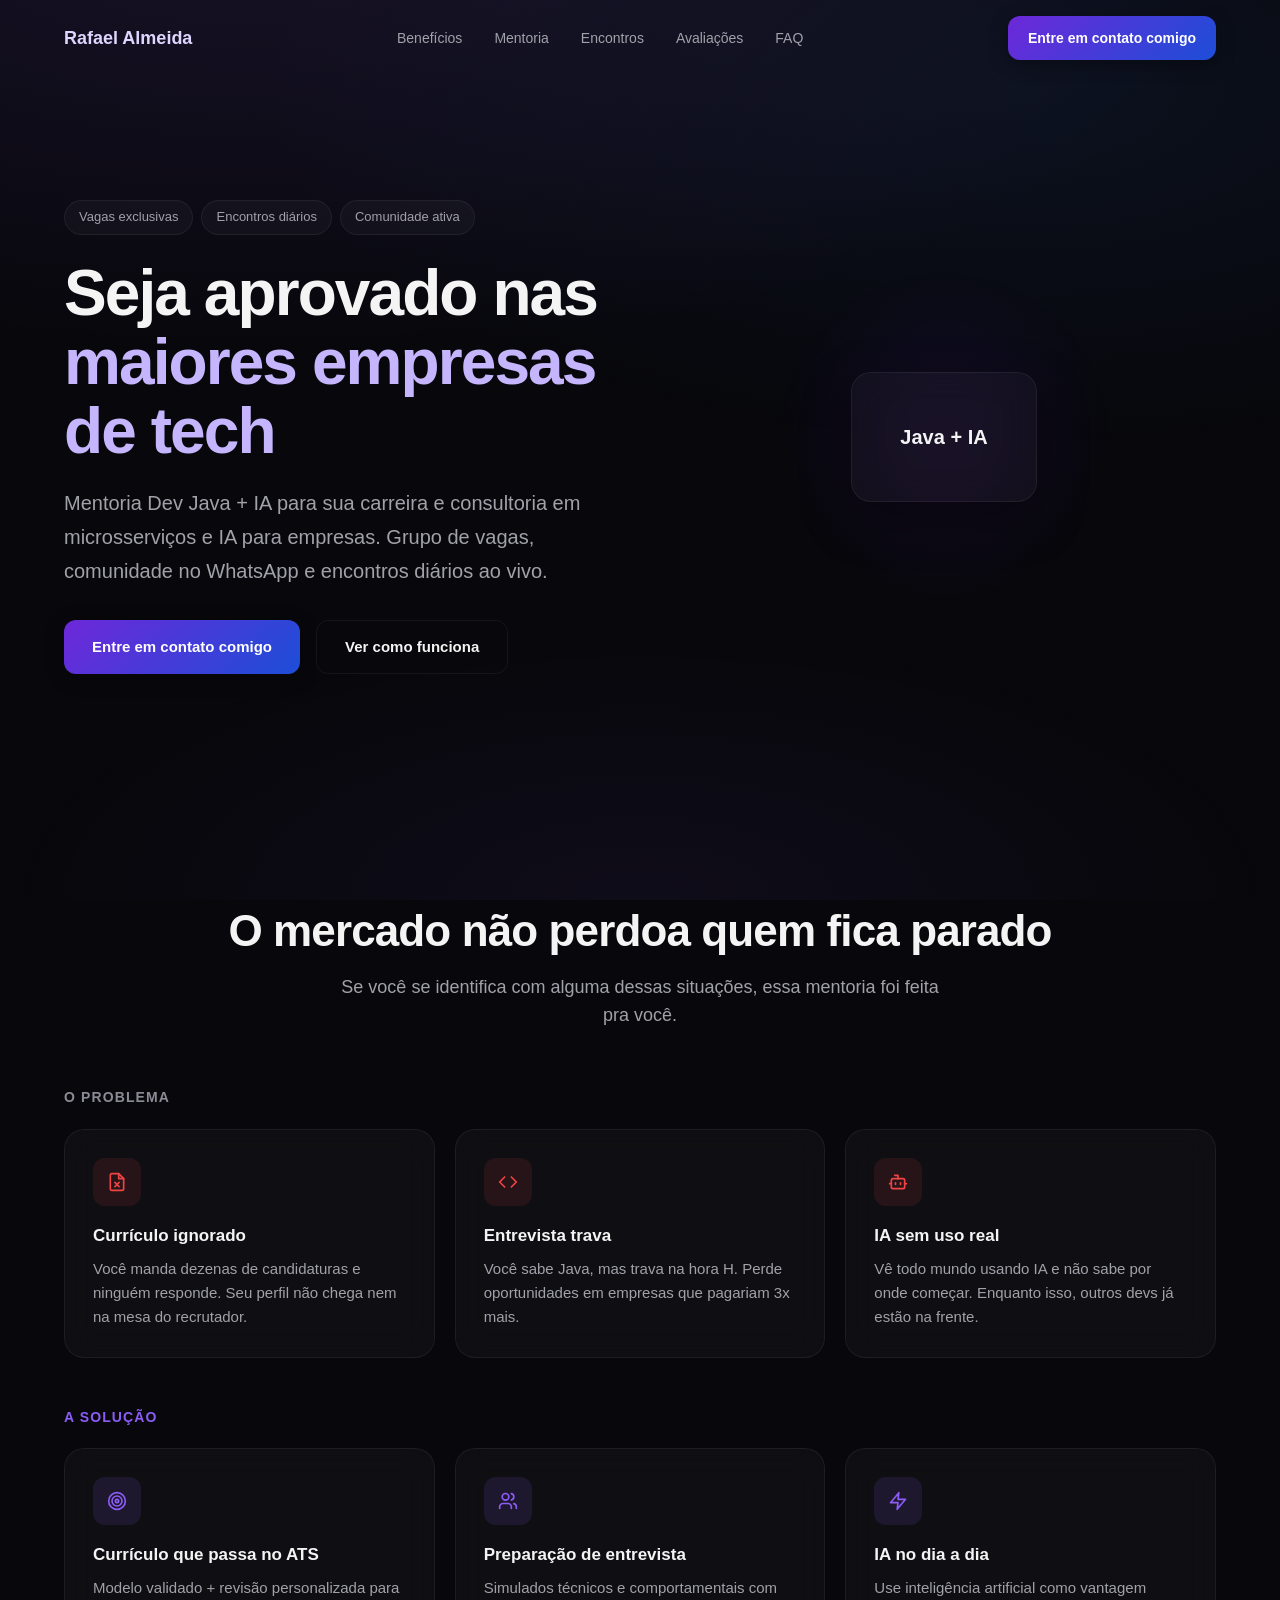
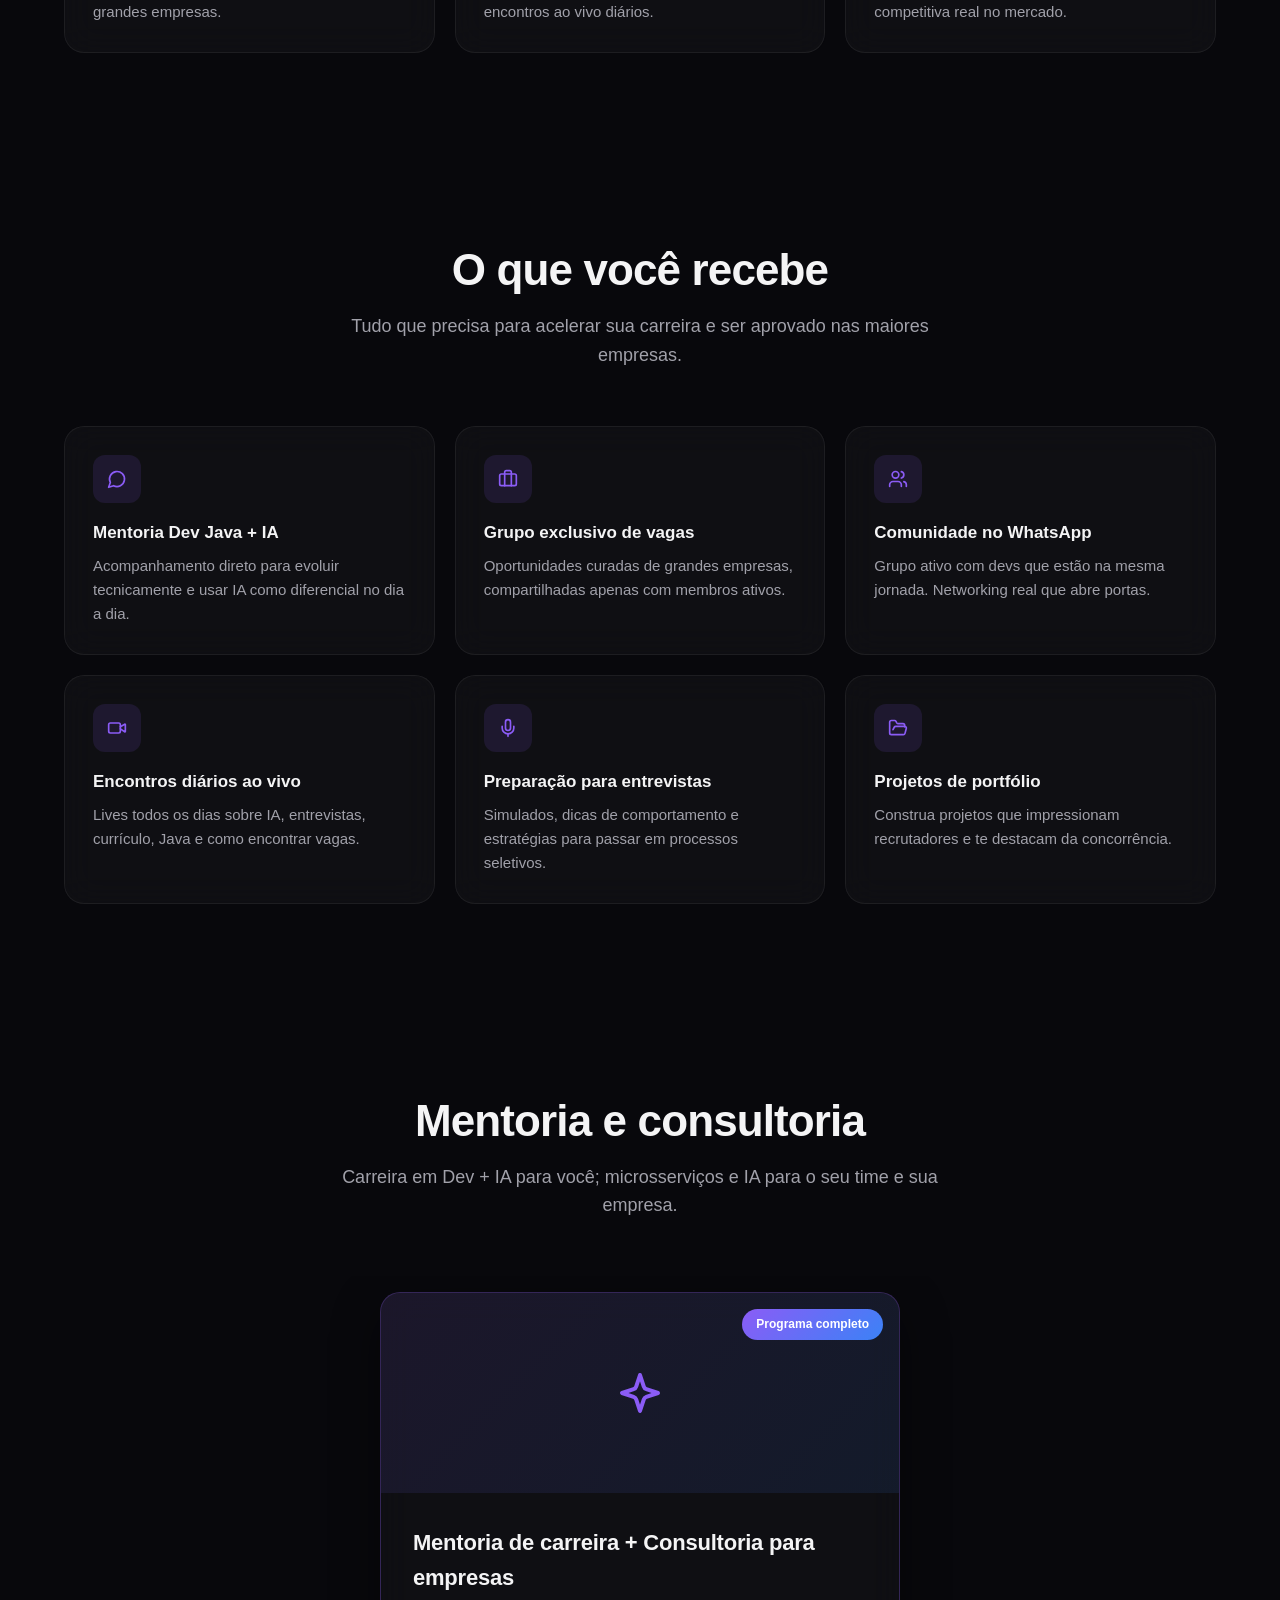
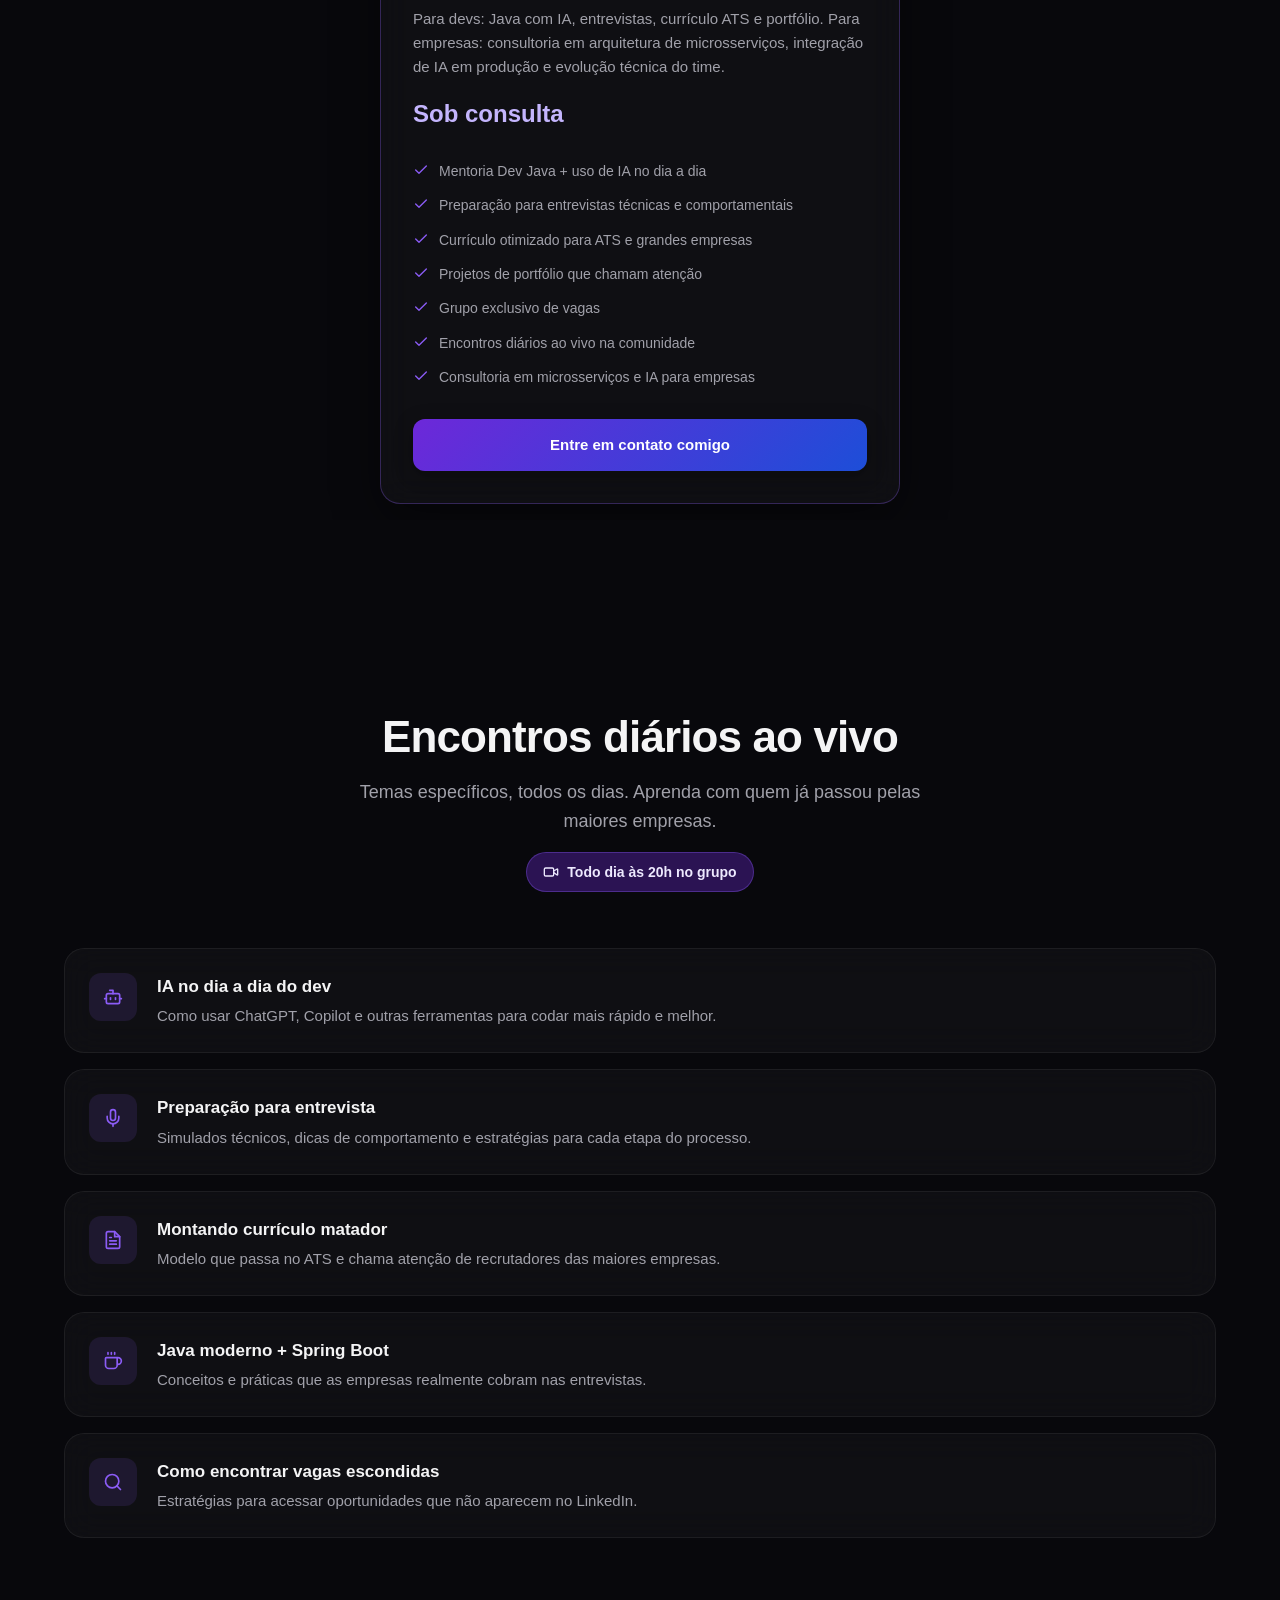
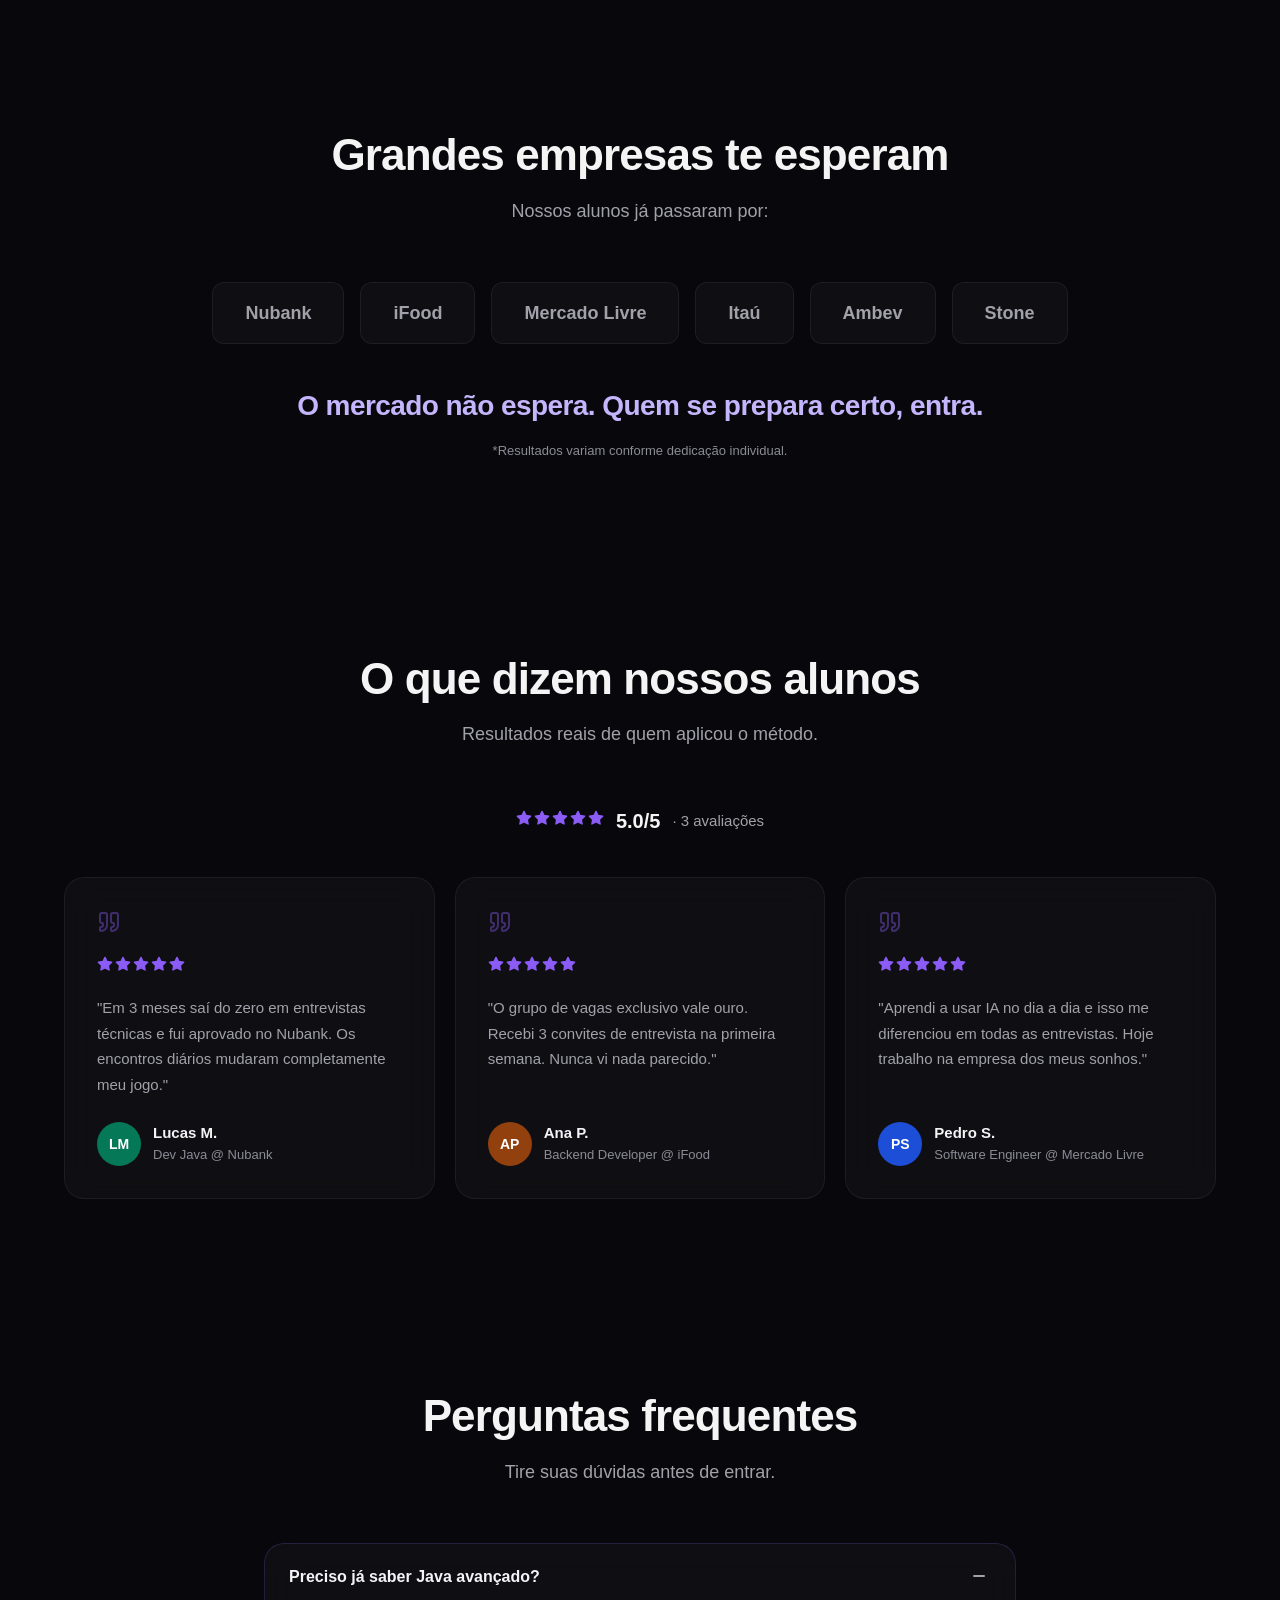
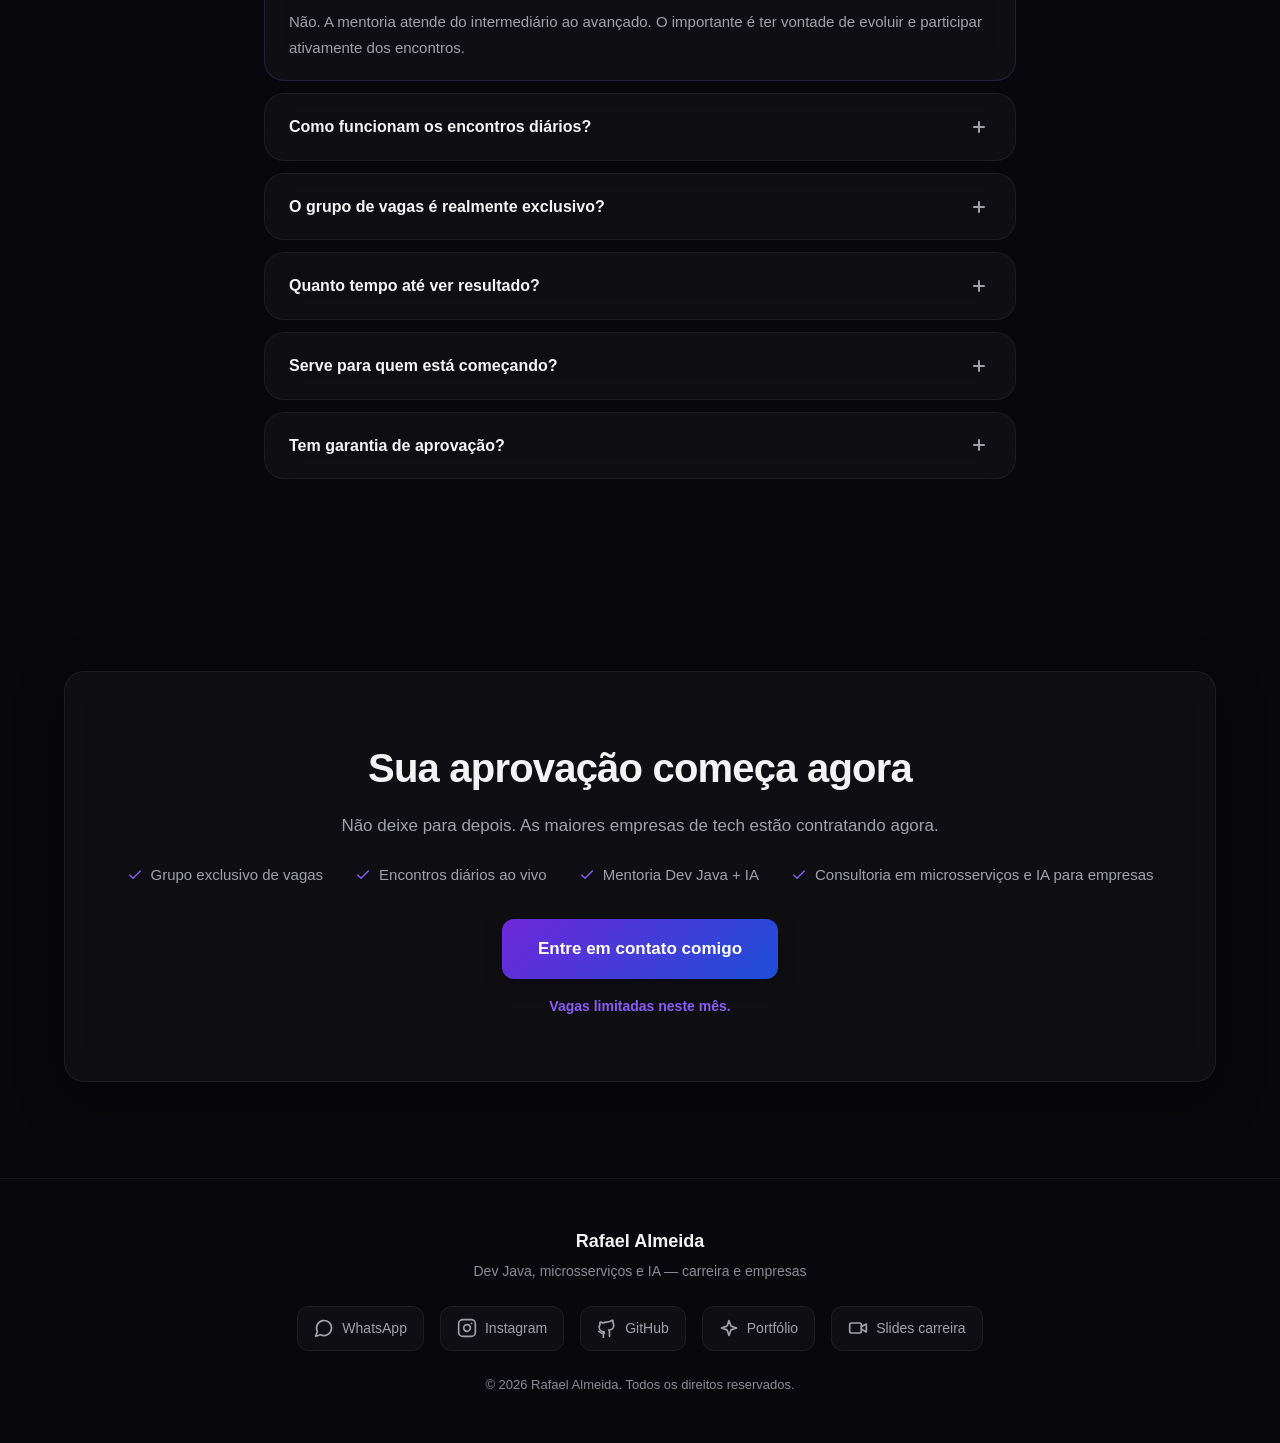
==== commit 57473191: "Polish consultoria landing for contrast, focus, and footer links. Replace gradient text with solid a" ====
--- a/index.html
+++ b/index.html
@@ -10,6 +10,7 @@
   <link rel="icon" href="data:image/svg+xml,%3Csvg xmlns='http://www.w3.org/2000/svg' viewBox='0 0 32 32' fill='none'%3E%3Crect width='32' height='32' rx='8' fill='%238B5CF6'/%3E%3Cpath d='M8 22L16 8L24 22H8Z' stroke='white' stroke-width='2' stroke-linejoin='round'/%3E%3Ccircle cx='16' cy='18' r='2' fill='white'/%3E%3C/svg%3E" type="image/svg+xml">
   <link rel="preload" href="config.json" as="fetch" crossorigin>
   <link rel="modulepreload" href="assets/js/main.js">
+  <meta name="theme-color" content="#08080C">
   <link rel="stylesheet" href="assets/css/styles.css">
   <script type="application/ld+json" id="structured-data">
   {
@@ -53,7 +54,7 @@
           <a href="#faq" class="nav__link">FAQ</a>
         </nav>
         <div class="nav__actions">
-          <a href="https://wa.me/559183610117?text=Ol%C3%A1!%20Quero%20saber%20mais%20sobre%20mentoria%20de%20carreira%20e%20consultoria%20em%20microsservi%C3%A7os%20e%20IA." class="btn btn--primary btn--sm nav__cta" target="_blank" rel="noopener">Entrar agora</a>
+          <a href="https://wa.me/559183610117?text=Ol%C3%A1!%20Quero%20saber%20mais%20sobre%20mentoria%20de%20carreira%20e%20consultoria%20em%20microsservi%C3%A7os%20e%20IA." class="btn btn--primary btn--sm nav__cta" target="_blank" rel="noopener">Entre em contato comigo</a>
           <button class="nav__toggle" id="nav-toggle" aria-label="Abrir menu" aria-expanded="false" type="button">
             <svg class="icon" xmlns="http://www.w3.org/2000/svg" width="24" height="24" viewBox="0 0 24 24" fill="none" stroke="currentColor" stroke-width="2" aria-hidden="true"><line x1="4" x2="20" y1="12" y2="12"/><line x1="4" x2="20" y1="6" y2="6"/><line x1="4" x2="20" y1="18" y2="18"/></svg>
           </button>
@@ -71,7 +72,7 @@
             </div>
             <h1 class="hero__title">
               Seja aprovado nas
-              <span class="gradient-text">maiores empresas de tech</span>
+              <span class="accent-text">maiores empresas de tech</span>
             </h1>
             <p class="hero__subtitle">Mentoria Dev Java + IA para sua carreira e consultoria em microsserviços e IA para empresas. Grupo de vagas, comunidade no WhatsApp e encontros diários ao vivo.</p>
             <div class="hero__actions">
--- a/assets/css/styles.css
+++ b/assets/css/styles.css
@@ -18,7 +18,10 @@
   --radius-md: 12px;
   --radius-lg: 20px;
   --radius-xl: 28px;
-  --shadow-glow: 0 0 60px rgba(139, 92, 246, 0.15);
+  --shadow-elevated: 0 16px 48px rgba(0, 0, 0, 0.42);
+  --shadow-glow: var(--shadow-elevated);
+  --focus-ring: 0 0 0 3px rgba(139, 92, 246, 0.45);
+  --accent-text: #c4b5fd;
   --transition: 0.25s cubic-bezier(0.4, 0, 0.2, 1);
   --container: 1200px;
   --font: -apple-system, BlinkMacSystemFont, "Segoe UI", Roboto, "Helvetica Neue", Arial, sans-serif;
@@ -42,6 +45,24 @@
   -webkit-font-smoothing: antialiased;
   overflow-x: hidden;
 }
+
+::selection {
+  background: rgba(139, 92, 246, 0.35);
+  color: var(--text-primary);
+}
+
+:focus-visible {
+  outline: none;
+  box-shadow: var(--focus-ring);
+}
+
+a:focus-visible,
+button:focus-visible,
+.btn:focus-visible {
+  outline: none;
+  box-shadow: var(--focus-ring);
+}
+
 
 body::before {
   content: "";
@@ -96,11 +117,8 @@
   max-width: 800px;
 }
 
-.gradient-text {
-  background: linear-gradient(135deg, var(--accent-from), var(--accent-to));
-  -webkit-background-clip: text;
-  -webkit-text-fill-color: transparent;
-  background-clip: text;
+.accent-text {
+  color: var(--accent-text);
 }
 
 .glass {
@@ -142,14 +160,14 @@
 }
 
 .btn--primary {
-  background: linear-gradient(135deg, var(--accent-from), var(--accent-to));
-  color: white;
-  box-shadow: 0 4px 24px rgba(139, 92, 246, 0.35);
+  background: linear-gradient(135deg, #6d28d9, #1d4ed8);
+  color: #ffffff;
+  box-shadow: 0 4px 18px rgba(0, 0, 0, 0.35);
 }
 
 .btn--primary:hover {
   transform: translateY(-2px);
-  box-shadow: 0 8px 32px rgba(139, 92, 246, 0.5);
+  box-shadow: var(--shadow-elevated);
 }
 
 .btn--ghost {
@@ -232,10 +250,7 @@
 }
 
 .nav__logo-text {
-  background: linear-gradient(135deg, var(--accent-from), var(--accent-to));
-  -webkit-background-clip: text;
-  -webkit-text-fill-color: transparent;
-  background-clip: text;
+  color: #ddd6fe;
 }
 
 .nav__logo-img {
@@ -342,7 +357,7 @@
   margin-bottom: 1.25rem;
 }
 
-.hero__title .gradient-text {
+.hero__title .accent-text {
   display: block;
 }
 
@@ -380,7 +395,7 @@
 .hero__glow {
   position: absolute;
   inset: 10%;
-  background: radial-gradient(circle, rgba(139, 92, 246, 0.25), transparent 70%);
+  background: radial-gradient(circle, rgba(109, 40, 217, 0.12), transparent 70%);
   border-radius: 50%;
   animation: pulse 4s ease-in-out infinite;
 }
@@ -648,10 +663,7 @@
   font-size: 1.5rem;
   font-weight: 800;
   margin-bottom: 1.25rem;
-  background: linear-gradient(135deg, var(--accent-from), var(--accent-to));
-  -webkit-background-clip: text;
-  -webkit-text-fill-color: transparent;
-  background-clip: text;
+  color: var(--accent-text);
 }
 
 .product-card__features {
